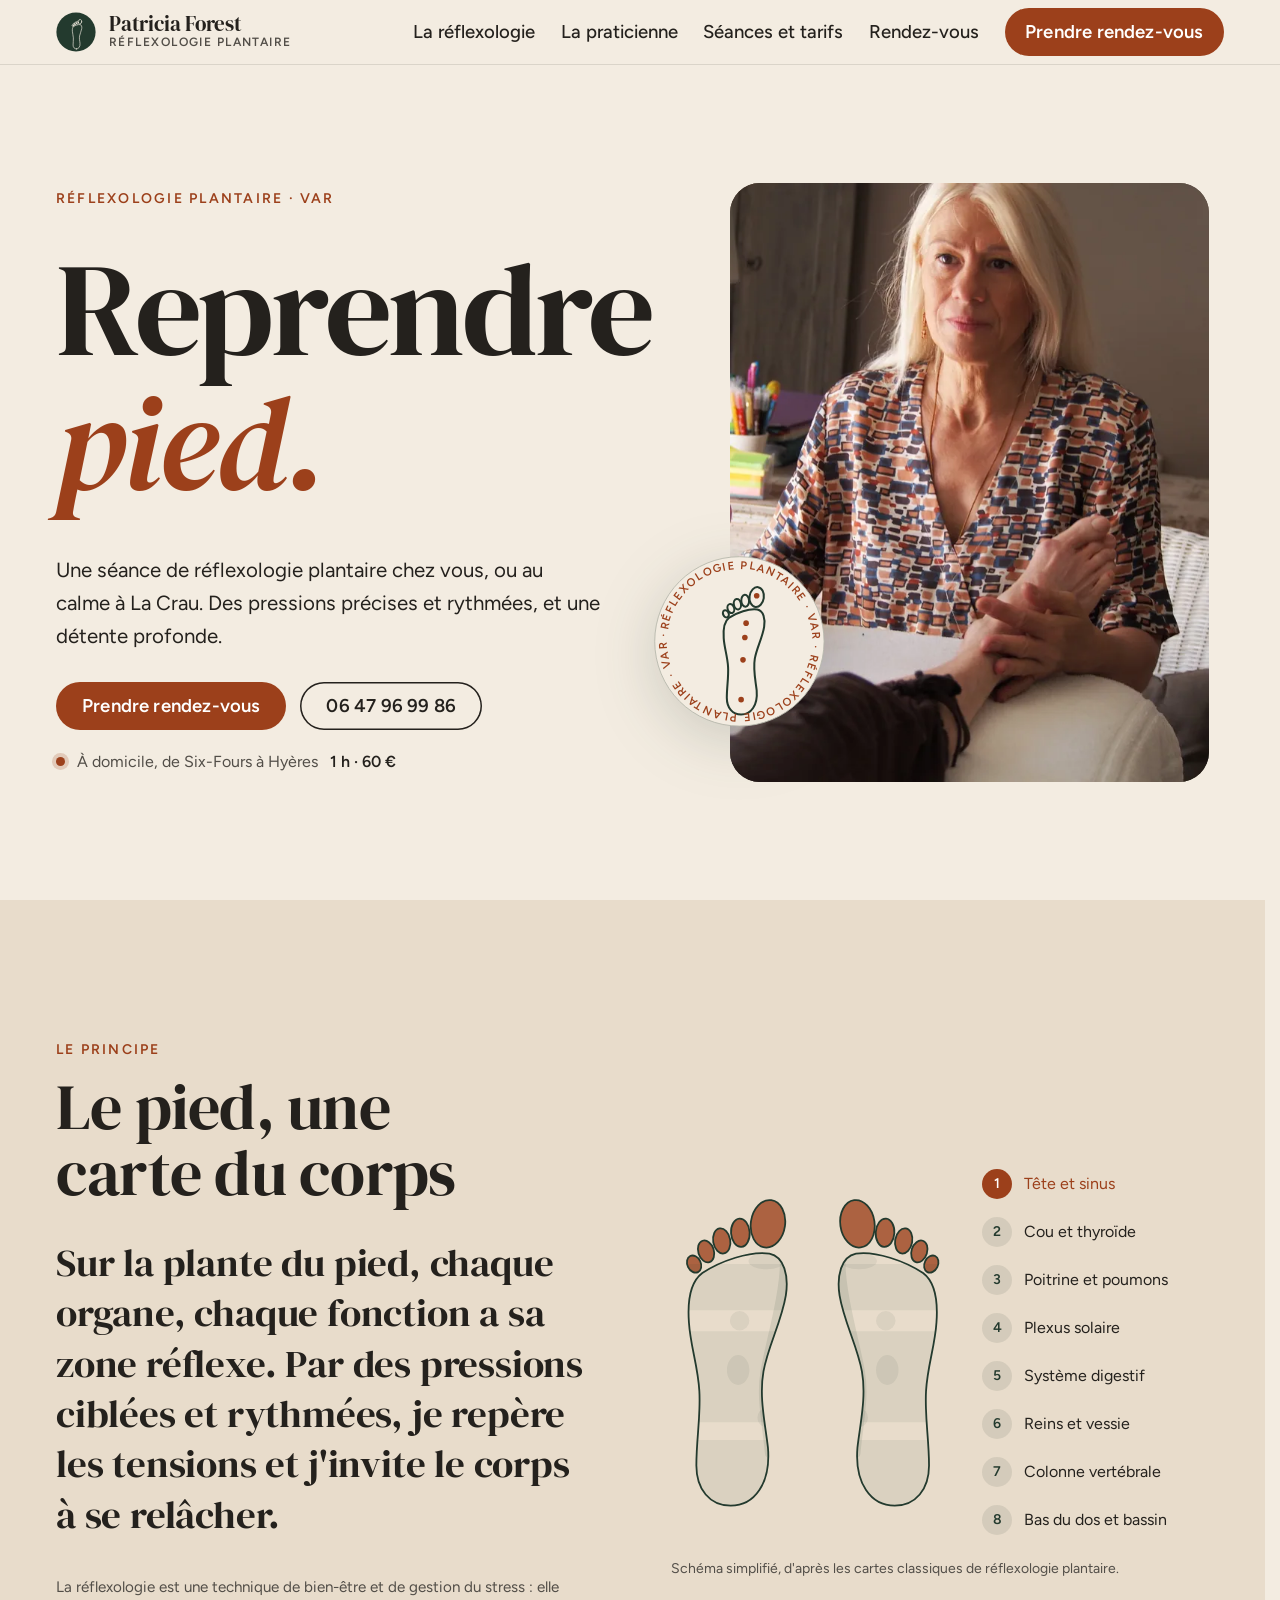
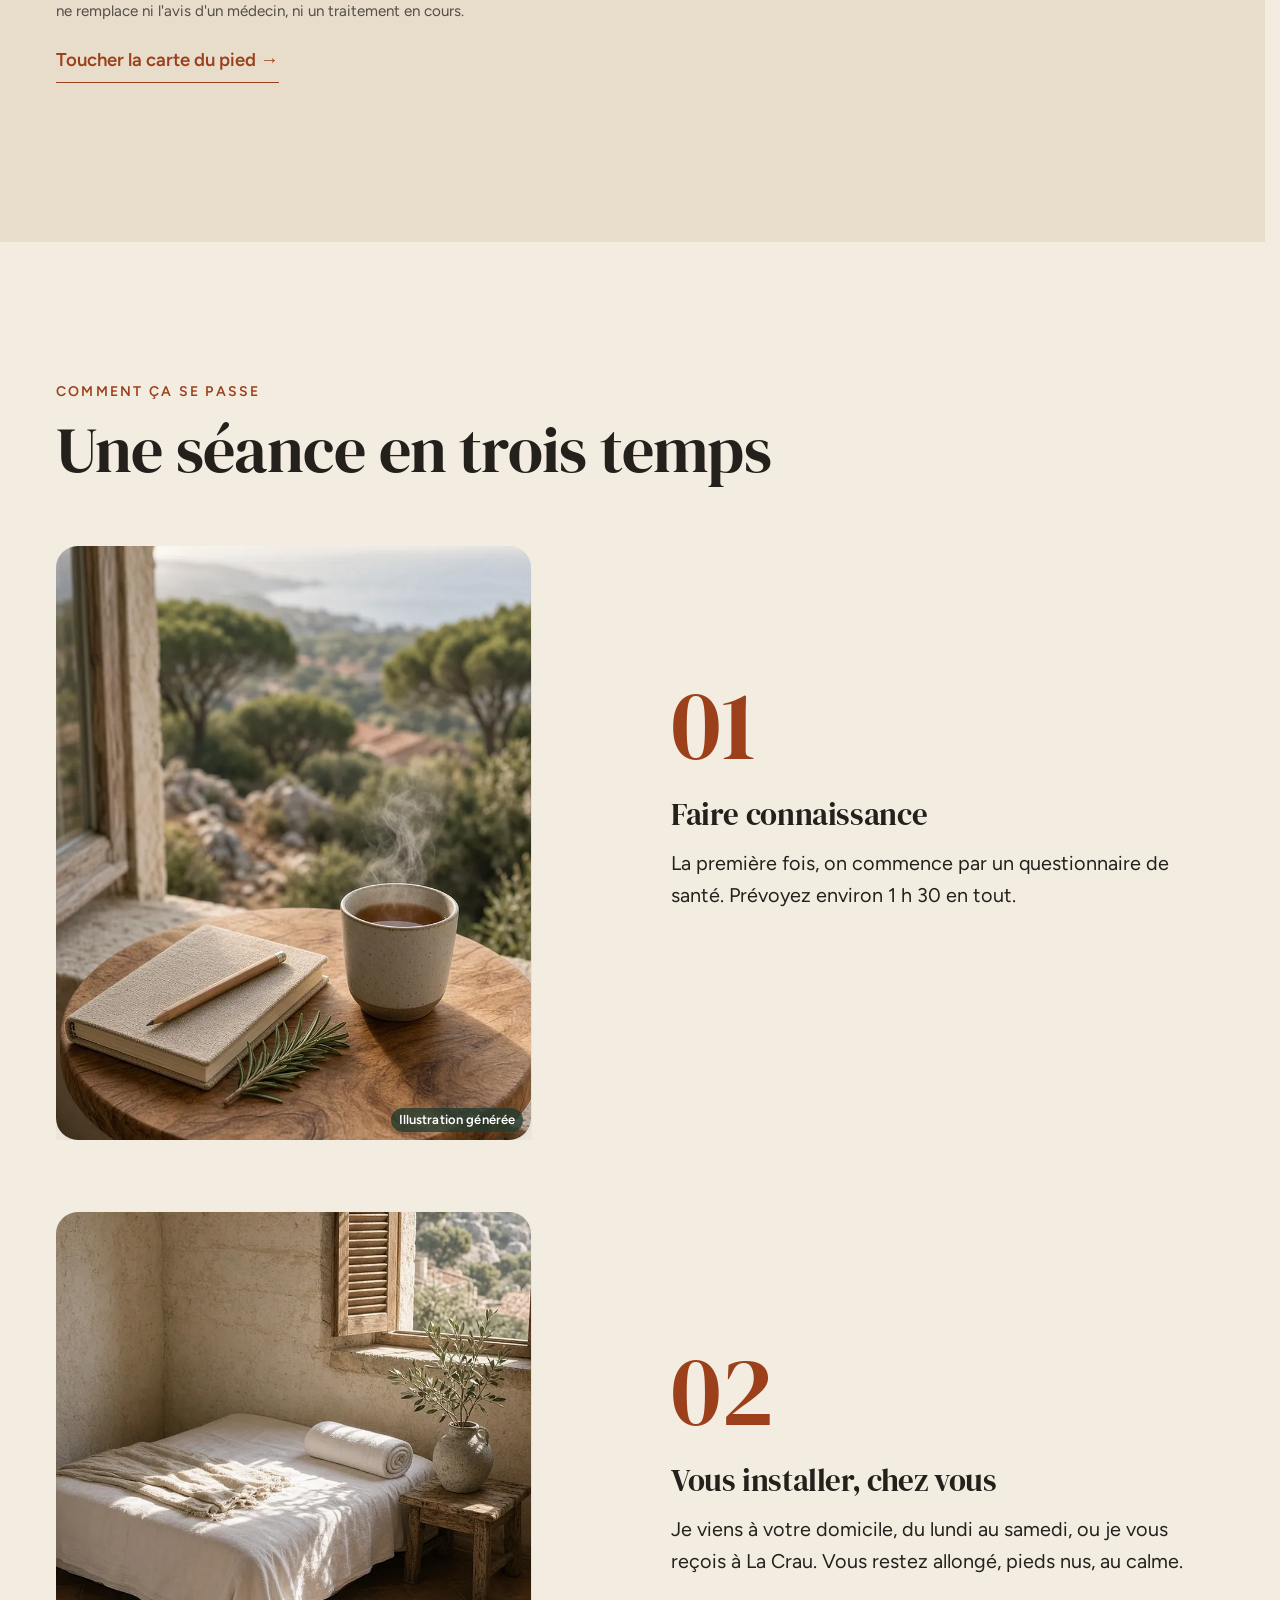
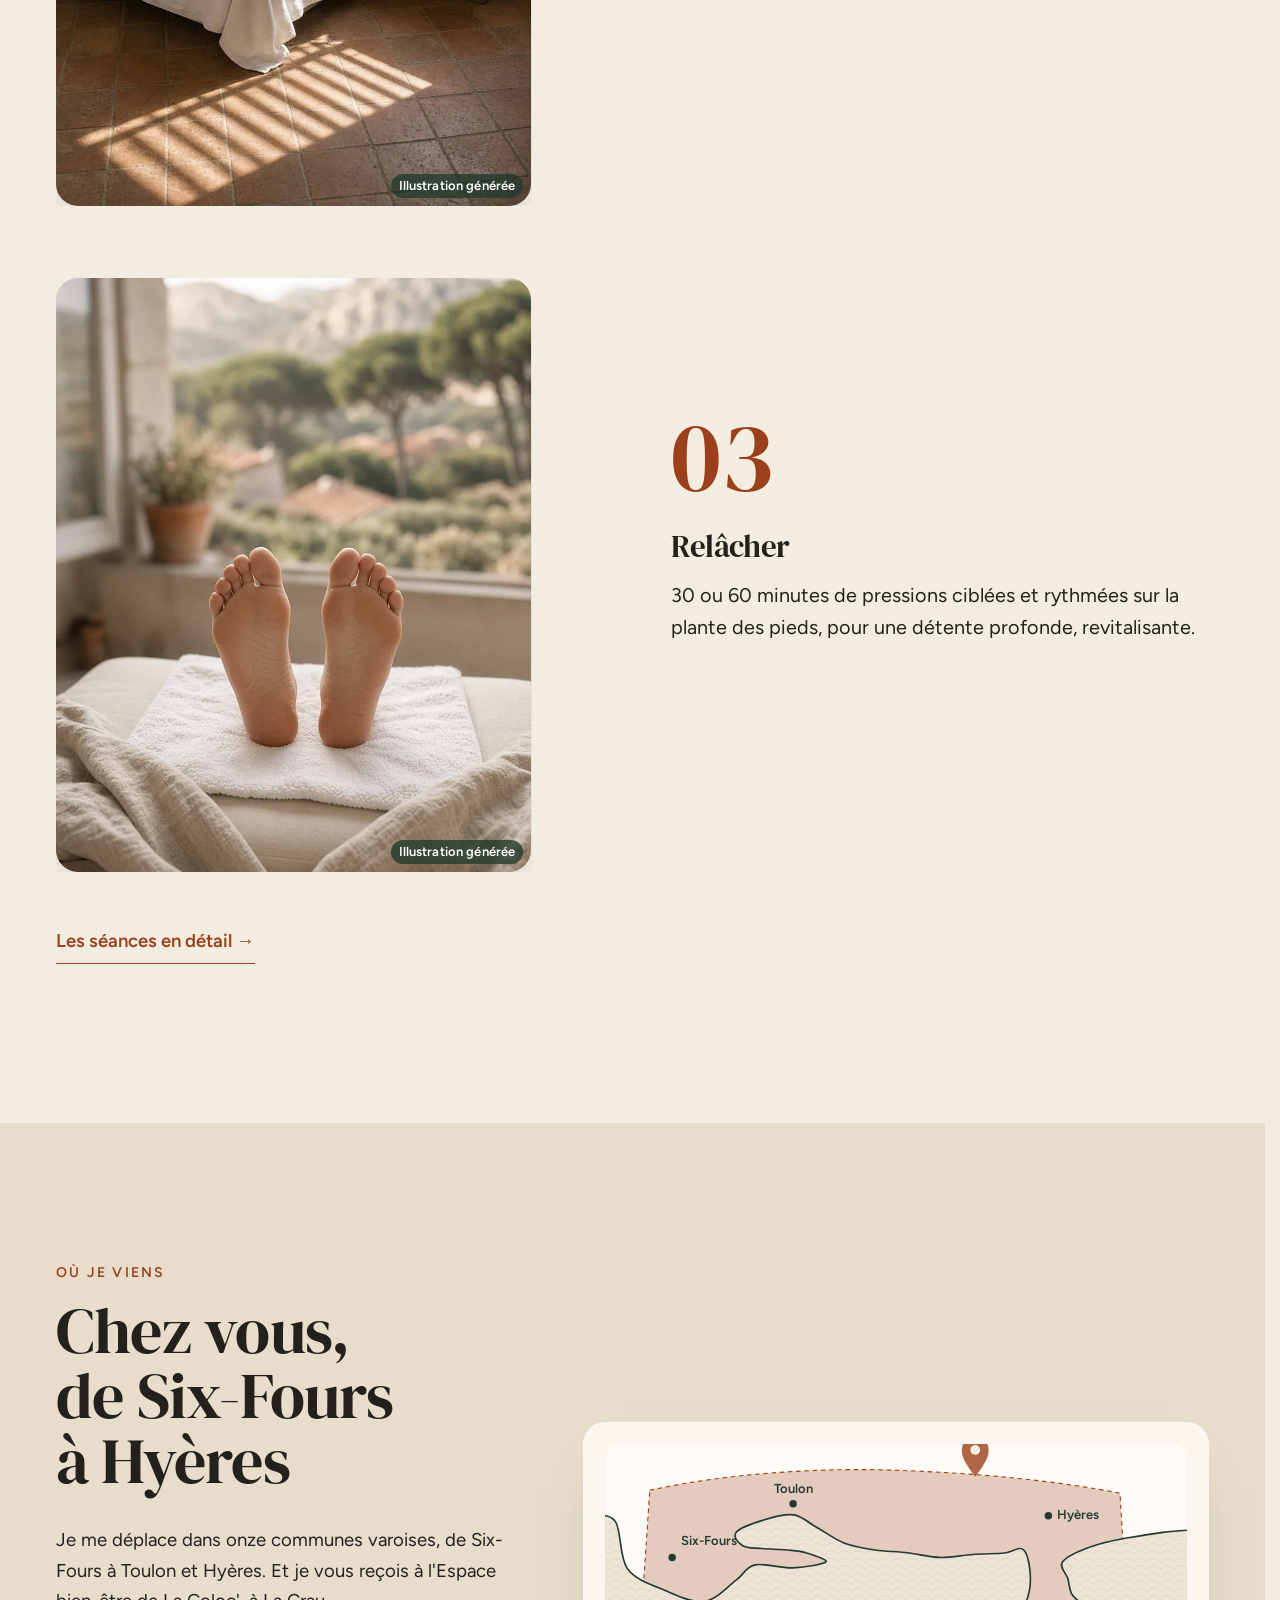
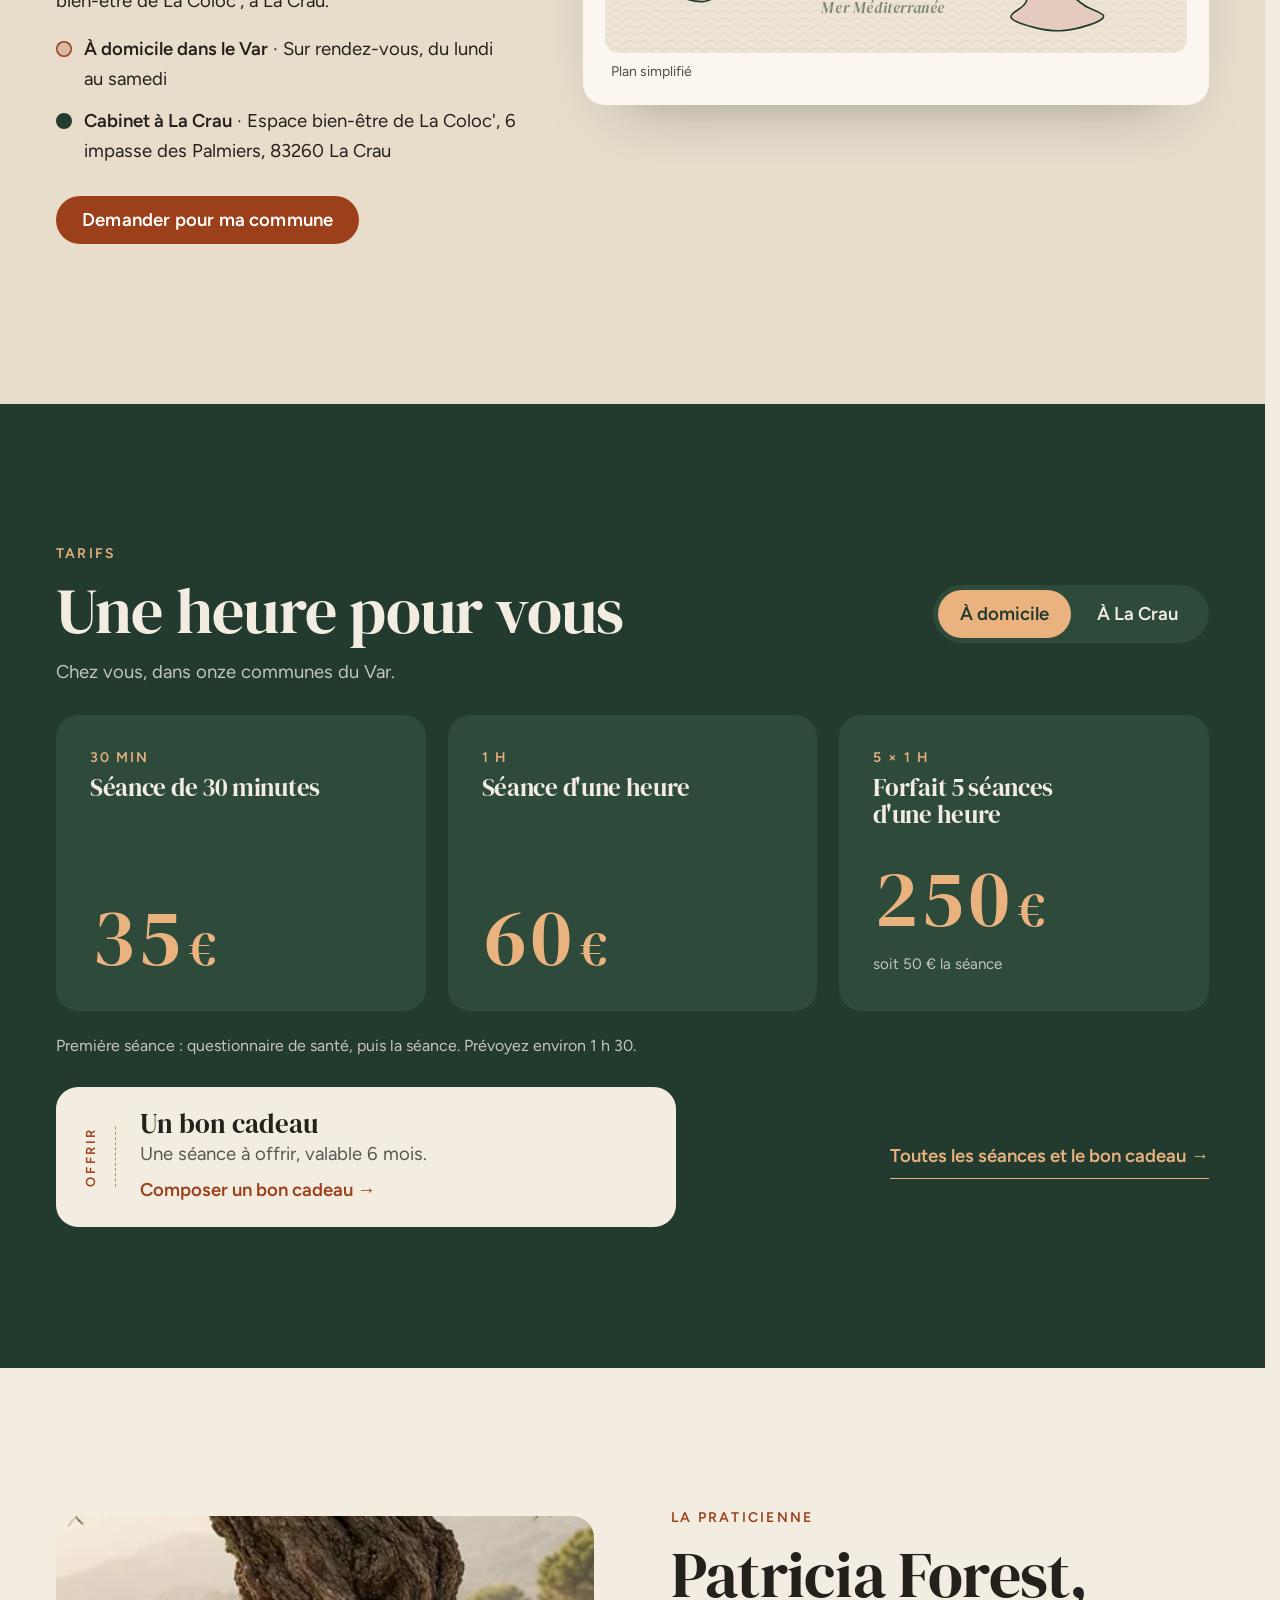
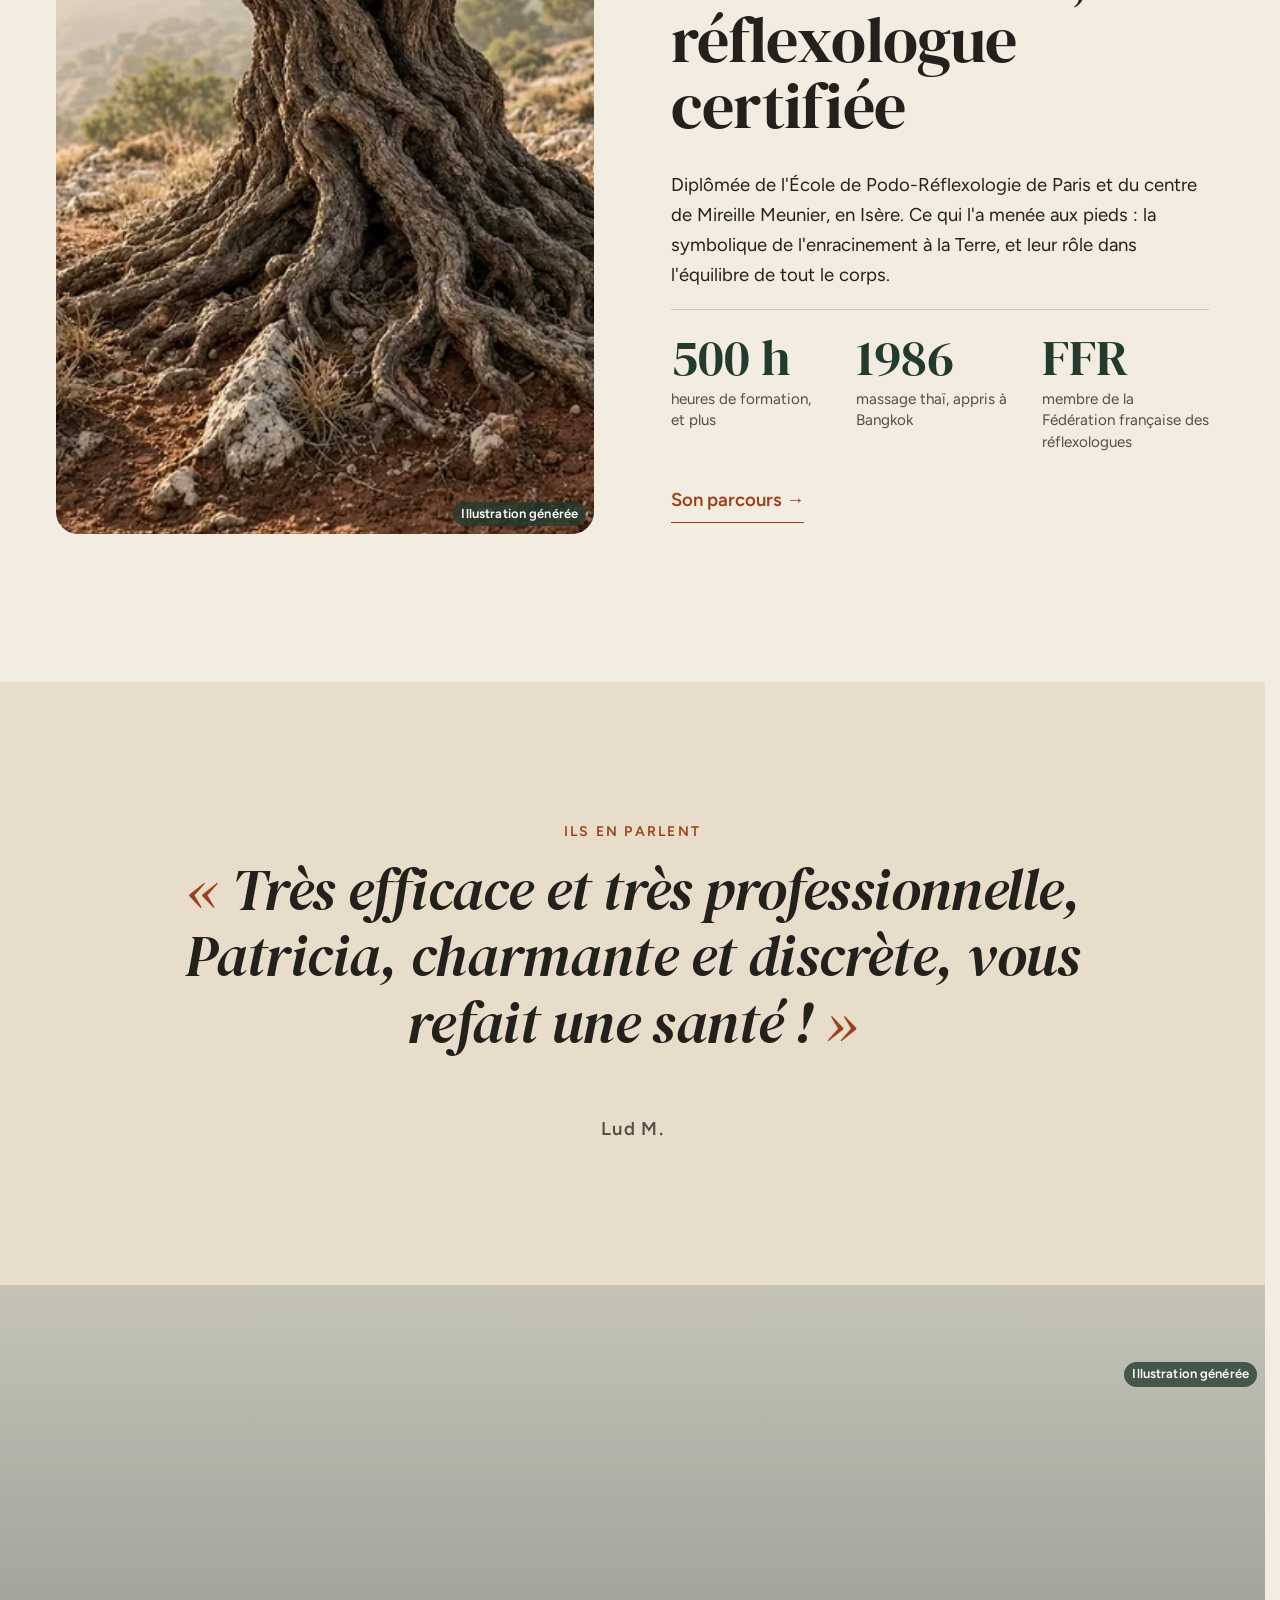
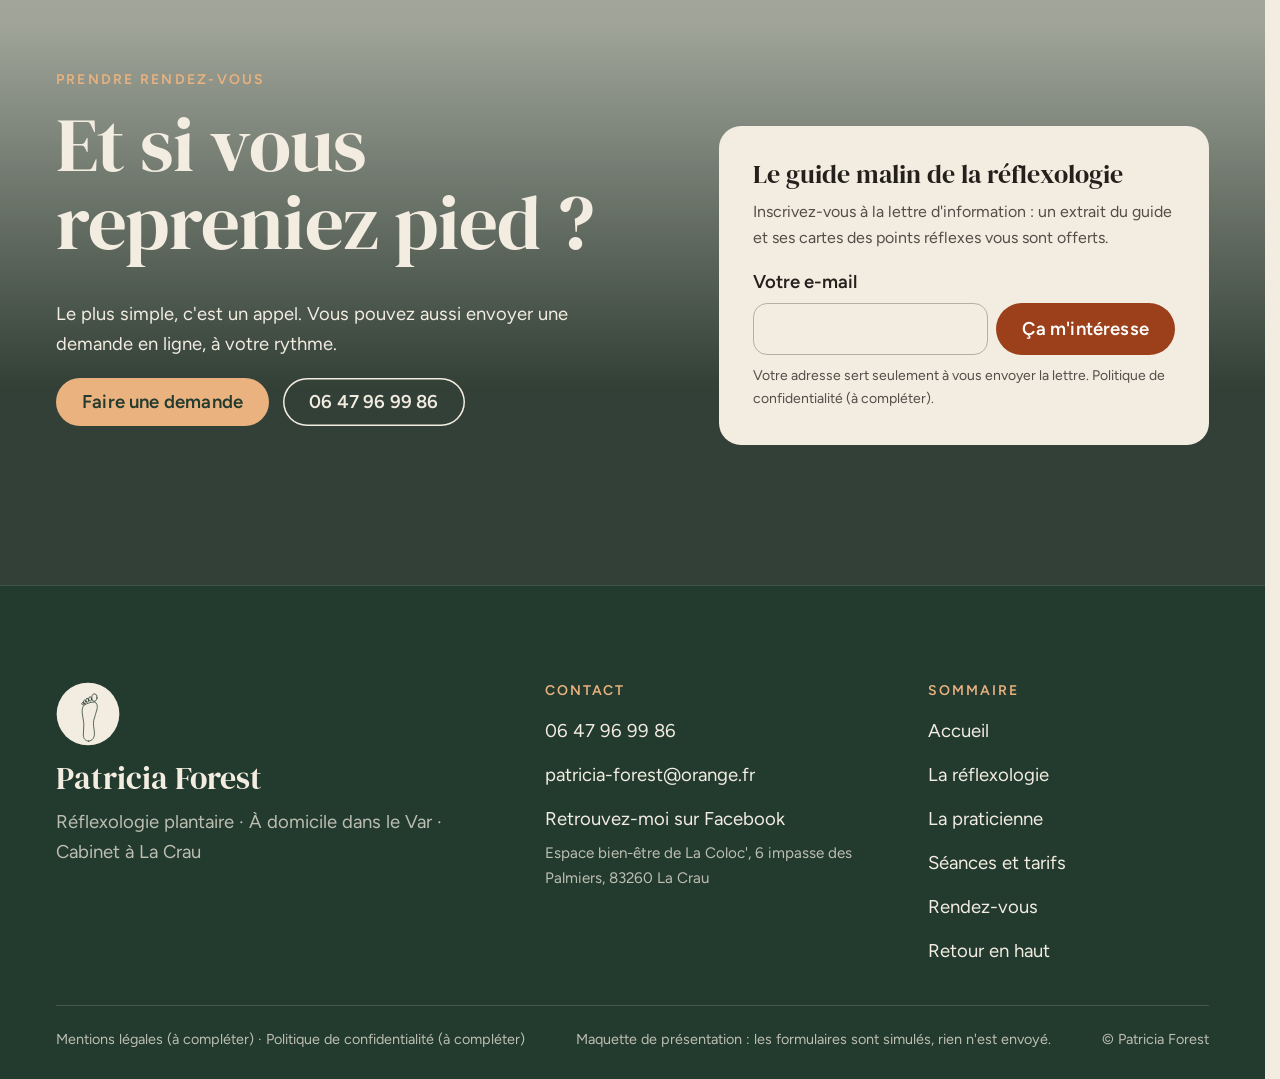
==== index.html @ 8947c5ff "Maquette v1" ====
<!doctype html>
<html lang="fr" data-v="1" data-curseur>
<head>
<meta charset="utf-8">
<meta name="viewport" content="width=device-width, initial-scale=1, viewport-fit=cover">
<title>Patricia Forest : réflexologie plantaire à domicile dans le Var et à La Crau</title>
<meta name="description" content="Réflexologue certifiée, Patricia Forest vient chez vous de Six-Fours à Toulon et Hyères, ou vous reçoit à La Crau. Séance d&#39;une heure : 60 € à domicile.">
<meta name="robots" content="noindex, nofollow">
<link rel="canonical" href="https://patricia-forest-maquette.vercel.app/">
<style>:root{--fond:#F3ECE1;--texte:#24211D;--voile-fond:#233A2E;--ouverture-fond:#E8DCCB;--menu-fond:#F3ECE1}:root { --entete-h: 72px; --barres-h: 0px; } html { background: var(--fond); color: var(--texte); scrollbar-gutter: stable; } body { margin: 0; background: var(--fond); } html.js:not(.secours):not([data-arrivee="retour"]) [data-anime] { opacity: 0; } html.js:not(.secours):not([data-arrivee="retour"]) [data-anime].vu { opacity: 1; } [data-voile] { position: fixed; inset: 0; z-index: 900; background: var(--voile-fond); transform: translateY(100%); visibility: hidden; pointer-events: none; } html[data-arrivee="voile"]:not(.voile-leve):not(.secours) [data-voile] { transform: none; visibility: visible; } html.secours [data-voile] { visibility: hidden !important; } .ouverture-panneau { position: fixed; inset: 0; z-index: 850; display: none; place-content: center; justify-items: center; background: var(--ouverture-fond, var(--voile-fond)); color: var(--fond); text-align: center; } html.js[data-arrivee="intro"]:not(.secours):not(.intro-finie) .ouverture-panneau { display: grid; } html.defilement-bloque, html.defilement-bloque body, html.js[data-arrivee="intro"]:not(.secours):not(.intro-finie), html.js[data-arrivee="intro"]:not(.secours):not(.intro-finie) body, html[data-arrivee="voile"]:not(.voile-leve):not(.secours), html[data-arrivee="voile"]:not(.voile-leve):not(.secours) body { overflow: hidden; } html.js[data-arrivee="intro"]:not(.secours):not(.intro-finie) { background-color: var(--ouverture-fond, var(--voile-fond)); } html[data-arrivee="voile"]:not(.voile-leve):not(.secours) { background-color: var(--voile-fond); }</style>
<script>(function () {
var d = document.documentElement, ss = null, ls = null;
try { ss = window.sessionStorage; ls = window.localStorage; } catch (e) {}
d.classList.add('js');
var nav = performance.getEntriesByType ? performance.getEntriesByType('navigation')[0] : null;
var type = nav ? nav.type : 'navigate';
var depart = null;
try { depart = JSON.parse(ss.getItem('socle:depart') || 'null'); ss.removeItem('socle:depart'); } catch (e) {}
if (depart && !(Date.now() - depart.t < 15000)) depart = null;
var mode = type === 'back_forward' ? 'retour' : type === 'reload' ? 'intro' : depart ? 'voile' : 'intro';
d.setAttribute('data-arrivee', mode);
if (mode === 'voile' && depart.couleur) d.style.setProperty('--voile-fond', depart.couleur);
if (type === 'reload' && 'scrollRestoration' in history) {
history.scrollRestoration = 'manual';
}
try {
var choisie = ls && ls.getItem('socle:langue');
var langue = (d.lang || '').slice(0, 2);
if (choisie && choisie !== langue && type === 'navigate' && !depart) {
var alt = document.querySelector('link[rel="alternate"][hreflang="' + choisie + '"]');
if (alt) location.replace(new URL(alt.href).pathname + location.search + location.hash);
}
} catch (e) {}
setTimeout(function () { if (!d.classList.contains('demarre')) d.classList.add('secours'); }, 2000);
})();</script>
<link rel="preload" href="/assets/fonts/dm-serif-display-400.woff2" as="font" type="font/woff2" crossorigin>
<link rel="preload" href="/assets/fonts/figtree-400.woff2" as="font" type="font/woff2" crossorigin>
<link rel="stylesheet" href="/assets/css/socle.css?v=1">
<link rel="stylesheet" href="/assets/css/site.css?v=1">
<link rel="modulepreload" href="/assets/js/site.js?v=1">
<link rel="modulepreload" href="/assets/js/socle/index.js?v=1">
<script src="/assets/vendor/gsap.min.js" defer></script>
<script src="/assets/vendor/ScrollTrigger.min.js" defer></script>
<script src="/assets/vendor/SplitText.min.js" defer></script>
<script type="module" src="/assets/js/site.js?v=1"></script>
<meta name="theme-color" content="#F3ECE1">
<link rel="icon" href="/assets/images/favicon.svg" type="image/svg+xml">
<link rel="apple-touch-icon" href="/assets/images/apple-touch-icon.png">
<meta property="og:type" content="website">
<meta property="og:site_name" content="Patricia Forest">
<meta property="og:locale" content="fr_FR">
<meta property="og:title" content="Patricia Forest : réflexologie plantaire à domicile dans le Var et à La Crau">
<meta property="og:description" content="Réflexologue certifiée, Patricia Forest vient chez vous de Six-Fours à Toulon et Hyères, ou vous reçoit à La Crau. Séance d&#39;une heure : 60 € à domicile.">
<meta property="og:url" content="https://patricia-forest-maquette.vercel.app/">
<meta property="og:image" content="https://patricia-forest-maquette.vercel.app/assets/partage/accueil-fr.jpg">
<meta property="og:image:width" content="1200">
<meta property="og:image:height" content="630">
<meta property="og:image:alt" content="Patricia Forest en séance de réflexologie plantaire, avec le titre Reprendre pied">
<meta name="twitter:card" content="summary_large_image">
<script type="application/ld+json">{"@context":"https://schema.org","@type":"HealthAndBeautyBusiness","name":"Patricia Forest, réflexologie plantaire","url":"https://patricia-forest-maquette.vercel.app/","telephone":"+33647969986","email":"patricia-forest@orange.fr","description":"Réflexologie plantaire à domicile dans onze communes du Var, de Six-Fours à Toulon et Hyères, et au cabinet de La Coloc' à La Crau, sur rendez-vous.","address":{"@type":"PostalAddress","streetAddress":"6 impasse des Palmiers","postalCode":"83260","addressLocality":"La Crau","addressCountry":"FR"},"areaServed":"Var, de Six-Fours-les-Plages à Toulon et Hyères","sameAs":["https://www.facebook.com/ReflexologiePlantaireVar/"]}</script>
</head>
<body id="haut">
<div data-voile data-forme="glisse" aria-hidden="true"><div class="voile-contenu"><svg class="medaillon medaillon--voile" viewBox="0 0 200 200" aria-hidden="true" focusable="false">
<circle class="medaillon-disque" cx="100" cy="100" r="98"/>
<g class="medaillon-pied" transform="translate(66 22) scale(.36)">
<path class="trait-pied" d="M100 452C72 452 54 430 54 398C54 362 60 332 58 298C56 264 46 238 44 206C42 178 46 152 62 140C86 124 126 110 152 114C172 118 178 144 174 170C168 206 150 238 144 272C138 306 146 340 150 374C154 422 132 452 100 452Z" pathLength="1"/><ellipse cx="150" cy="74" rx="23" ry="32" transform="rotate(8 150 74)" class="trait-pied" pathLength="1"/><ellipse cx="113" cy="86" rx="12.5" ry="19" transform="rotate(-4 113 86)" class="trait-pied" pathLength="1"/><ellipse cx="88" cy="97" rx="11.5" ry="17" transform="rotate(-10 88 97)" class="trait-pied" pathLength="1"/><ellipse cx="67" cy="111" rx="10.5" ry="15" transform="rotate(-18 67 111)" class="trait-pied" pathLength="1"/><ellipse cx="51" cy="128" rx="9" ry="12" transform="rotate(-26 51 128)" class="trait-pied" pathLength="1"/>
</g></svg><span data-voile-libelle>Accueil</span></div></div>
<div class="ouverture-panneau" data-ouverture aria-hidden="true">
  <svg class="medaillon medaillon--intro" viewBox="0 0 200 200" aria-hidden="true" focusable="false" data-ouverture-objet>
<circle class="medaillon-disque" cx="100" cy="100" r="98"/>
<g class="medaillon-pied" transform="translate(66 22) scale(.36)">
<path class="trait-pied" d="M100 452C72 452 54 430 54 398C54 362 60 332 58 298C56 264 46 238 44 206C42 178 46 152 62 140C86 124 126 110 152 114C172 118 178 144 174 170C168 206 150 238 144 272C138 306 146 340 150 374C154 422 132 452 100 452Z" pathLength="1"/><ellipse cx="150" cy="74" rx="23" ry="32" transform="rotate(8 150 74)" class="trait-pied" pathLength="1"/><ellipse cx="113" cy="86" rx="12.5" ry="19" transform="rotate(-4 113 86)" class="trait-pied" pathLength="1"/><ellipse cx="88" cy="97" rx="11.5" ry="17" transform="rotate(-10 88 97)" class="trait-pied" pathLength="1"/><ellipse cx="67" cy="111" rx="10.5" ry="15" transform="rotate(-18 67 111)" class="trait-pied" pathLength="1"/><ellipse cx="51" cy="128" rx="9" ry="12" transform="rotate(-26 51 128)" class="trait-pied" pathLength="1"/>
<circle class="point-pied" style="--i:0" cx="150" cy="70" r="9"/><circle class="point-pied" style="--i:1" cx="116" cy="158" r="9"/><circle class="point-pied" style="--i:2" cx="112" cy="204" r="9"/><circle class="point-pied" style="--i:3" cx="106" cy="276" r="9"/><circle class="point-pied" style="--i:4" cx="100" cy="404" r="9"/>
</g></svg>
  <p class="ouverture-nom">Patricia Forest</p>
  <p class="ouverture-ligne">Réflexologie plantaire · Var</p>
</div>
<a class="evitement" href="#contenu">Aller au contenu</a>
<header data-entete>
  <div class="entete-rangee">
    <a class="entete-logo" href="/" aria-label="Patricia Forest, réflexologie plantaire, accueil" data-libelle="Accueil" aria-current="page">
      <svg class="medaillon medaillon--logo" viewBox="0 0 200 200" aria-hidden="true" focusable="false">
<circle class="medaillon-disque" cx="100" cy="100" r="98"/>
<g class="medaillon-pied" transform="translate(66 22) scale(.36)">
<path class="trait-pied" d="M100 452C72 452 54 430 54 398C54 362 60 332 58 298C56 264 46 238 44 206C42 178 46 152 62 140C86 124 126 110 152 114C172 118 178 144 174 170C168 206 150 238 144 272C138 306 146 340 150 374C154 422 132 452 100 452Z" pathLength="1"/><ellipse cx="150" cy="74" rx="23" ry="32" transform="rotate(8 150 74)" class="trait-pied" pathLength="1"/><ellipse cx="113" cy="86" rx="12.5" ry="19" transform="rotate(-4 113 86)" class="trait-pied" pathLength="1"/><ellipse cx="88" cy="97" rx="11.5" ry="17" transform="rotate(-10 88 97)" class="trait-pied" pathLength="1"/><ellipse cx="67" cy="111" rx="10.5" ry="15" transform="rotate(-18 67 111)" class="trait-pied" pathLength="1"/><ellipse cx="51" cy="128" rx="9" ry="12" transform="rotate(-26 51 128)" class="trait-pied" pathLength="1"/>
</g></svg><span class="entete-nom"><span>Patricia Forest</span><small>Réflexologie plantaire</small></span>
    </a>
    <nav data-nav aria-label="Navigation principale">
      <ul><li><a href="/la-reflexologie" data-libelle="La réflexologie">La réflexologie</a></li><li><a href="/la-praticienne" data-libelle="La praticienne">La praticienne</a></li><li><a href="/seances-et-tarifs" data-libelle="Séances et tarifs">Séances et tarifs</a></li><li><a href="/rendez-vous" data-libelle="Rendez-vous">Rendez-vous</a></li></ul>
    </nav>
    <div class="entete-actions">
      <a class="bouton" href="/rendez-vous#demande" data-libelle="Rendez-vous">Prendre rendez-vous</a>
      <button type="button" data-menu-bouton aria-controls="menu" aria-expanded="false" data-libelle-ouvrir="Menu" data-libelle-fermer="Fermer"><span data-libelle-bouton>Menu</span></button>
      <a class="menu-sansjs" href="#menu" data-menu-lien>Menu</a>
    </div>
  </div>
</header>
<script>/* Avant le premier affichage : rangées de la navigation (même règle que ajusterNav dans assets/js/socle/entete.js)
   et hauteur réelle de l'en-tête, pour que rien ne saute quand le JavaScript du site prend la main. */
(function () {
  var h = document.documentElement, u = document.querySelector('[data-nav] ul'), e = document.querySelector('[data-entete]');
  if (u) {
    var deborde = function () { return u.scrollWidth > u.clientWidth + 1; }, c = deborde();
    if (c && window.matchMedia('(min-width: 900px)').matches) {
      h.classList.add('nav-deux-rangees'); c = deborde();
      if (c) { h.classList.add('nav-deux-lignes'); var a = u.querySelector('a'); c = !a || u.getBoundingClientRect().height > a.getBoundingClientRect().height * 2.5; }
      if (c) h.classList.remove('nav-deux-rangees', 'nav-deux-lignes');
    }
    if (c) h.classList.add('nav-compacte');
  }
  if (e) h.style.setProperty('--entete-h', Math.round(e.getBoundingClientRect().height) + 'px');
})();</script>
<span id="menu-ferme" aria-hidden="true"></span>
<div id="menu" data-menu role="dialog" aria-modal="true" aria-label="Menu">
  <p class="menu-sansjs-fermer"><a href="#menu-ferme">Fermer</a></p>
  <ul><li style="--i:0"><a href="/" class="menu-lien" data-libelle="Accueil" aria-current="page">Accueil</a></li><li style="--i:1"><a href="/la-reflexologie" class="menu-lien" data-libelle="La réflexologie">La réflexologie</a></li><li style="--i:2"><a href="/la-praticienne" class="menu-lien" data-libelle="La praticienne">La praticienne</a></li><li style="--i:3"><a href="/seances-et-tarifs" class="menu-lien" data-libelle="Séances et tarifs">Séances et tarifs</a></li><li style="--i:4"><a href="/rendez-vous" class="menu-lien" data-libelle="Rendez-vous">Rendez-vous</a></li></ul>
  <p class="menu-actions"><a class="bouton" href="/rendez-vous#demande" data-libelle="Rendez-vous">Prendre rendez-vous</a> <a class="bouton bouton--contour" href="tel:+33647969986">Appeler 06 47 96 99 86</a></p>
  <p class="menu-lieux">À domicile dans le Var · Cabinet à La Crau</p>
</div>
<main id="contenu" tabindex="-1">
<svg class="symboles" width="0" height="0" aria-hidden="true" focusable="false"><defs>
<symbol id="pied-trait" viewBox="20 30 170 432"><path d="M100 452C72 452 54 430 54 398C54 362 60 332 58 298C56 264 46 238 44 206C42 178 46 152 62 140C86 124 126 110 152 114C172 118 178 144 174 170C168 206 150 238 144 272C138 306 146 340 150 374C154 422 132 452 100 452Z" pathLength="1"/><ellipse cx="150" cy="74" rx="23" ry="32" transform="rotate(8 150 74)" pathLength="1"/><ellipse cx="113" cy="86" rx="12.5" ry="19" transform="rotate(-4 113 86)" pathLength="1"/><ellipse cx="88" cy="97" rx="11.5" ry="17" transform="rotate(-10 88 97)" pathLength="1"/><ellipse cx="67" cy="111" rx="10.5" ry="15" transform="rotate(-18 67 111)" pathLength="1"/><ellipse cx="51" cy="128" rx="9" ry="12" transform="rotate(-26 51 128)" pathLength="1"/></symbol>
</defs></svg>
<section class="hero-accueil ecran" id="debut">
  <div class="hero-texte">
    <p class="sur hero-sur" data-anime="gsap">Réflexologie plantaire · Var</p>
    <h1 class="hero-titre" data-anime="gsap"><span class="hl"><span class="hl-in">Reprendre</span></span> <span class="hl"><em class="hl-in">pied.</em></span></h1>
    <p class="hero-intro masque-ecran-tres-bas" data-anime="gsap">Une séance de réflexologie plantaire chez vous, ou au calme à La Crau. Des pressions précises et rythmées, et une détente profonde.</p>
    <div class="hero-bas" data-anime="gsap">
      <p class="actions">
        <a href="/rendez-vous#demande" class="bouton" data-libelle="Rendez-vous" data-action-principale data-survol="magnetique">Prendre rendez-vous</a>
        <a class="bouton bouton--contour" href="tel:+33647969986">06 47 96 99 86</a>
      </p>
      <p class="info-cle" data-info-cle><span>À domicile, de Six-Fours à Hyères</span> <strong>1 h · 60 €</strong></p>
    </div>
  </div>
  <div class="hero-visuel">
    <figure class="media hero-photo" data-anime="gsap" data-boucle-css style="--cadrage:50% 30%">
  <picture>
    <img src="/assets/images/patricia-ouverture-1300.webp" srcset="/assets/images/patricia-ouverture-640.webp 640w, /assets/images/patricia-ouverture-960.webp 960w, /assets/images/patricia-ouverture-1300.webp 1300w" sizes="(max-width: 760px) 92vw, 44vw" alt="Patricia Forest en séance de réflexologie plantaire, les pieds de la personne posés sur une serviette blanche" width="1300" height="1625" fetchpriority="high" loading="eager" decoding="async">
  </picture>
</figure>
    <div class="hero-medaillon" data-iris-centre="disque" data-superpose data-effet="trace-pied">
      <svg class="medaillon medaillon--hero" viewBox="0 0 200 200" aria-hidden="true" focusable="false">
<circle class="medaillon-disque" cx="100" cy="100" r="98"/>
<g class="medaillon-pied" transform="translate(66 22) scale(.36)">
<path class="trait-pied" d="M100 452C72 452 54 430 54 398C54 362 60 332 58 298C56 264 46 238 44 206C42 178 46 152 62 140C86 124 126 110 152 114C172 118 178 144 174 170C168 206 150 238 144 272C138 306 146 340 150 374C154 422 132 452 100 452Z" pathLength="1"/><ellipse cx="150" cy="74" rx="23" ry="32" transform="rotate(8 150 74)" class="trait-pied" pathLength="1"/><ellipse cx="113" cy="86" rx="12.5" ry="19" transform="rotate(-4 113 86)" class="trait-pied" pathLength="1"/><ellipse cx="88" cy="97" rx="11.5" ry="17" transform="rotate(-10 88 97)" class="trait-pied" pathLength="1"/><ellipse cx="67" cy="111" rx="10.5" ry="15" transform="rotate(-18 67 111)" class="trait-pied" pathLength="1"/><ellipse cx="51" cy="128" rx="9" ry="12" transform="rotate(-26 51 128)" class="trait-pied" pathLength="1"/>
<circle class="point-pied" style="--i:0" cx="150" cy="70" r="9"/><circle class="point-pied" style="--i:1" cx="116" cy="158" r="9"/><circle class="point-pied" style="--i:2" cx="112" cy="204" r="9"/><circle class="point-pied" style="--i:3" cx="106" cy="276" r="9"/><circle class="point-pied" style="--i:4" cx="100" cy="404" r="9"/>
</g></svg>
      <svg class="medaillon-texte" viewBox="0 0 200 200" aria-hidden="true" data-audit-ignorer><defs><path id="cercle-texte" d="M100 100m-84 0a84 84 0 1 1 168 0a84 84 0 1 1 -168 0"/></defs><text><textPath href="#cercle-texte" textLength="524" lengthAdjust="spacing">Réflexologie plantaire · Var · Réflexologie plantaire · Var · </textPath></text></svg>
    </div>
  </div>
</section>
<section class="section carte-corps theme-argile" id="principe">
  <div class="conteneur carte-corps-grille">
    <div class="carte-corps-texte">
      <p class="sur">Le principe</p>
      <h2 data-anime="lignes">Le pied, une carte du corps</h2>
      <p class="manifeste" data-manifeste data-effet="manifeste"><span class="mm">Sur</span> <span class="mm">la</span> <span class="mm">plante</span> <span class="mm">du</span> <span class="mm">pied,</span> <span class="mm">chaque</span> <span class="mm">organe,</span> <span class="mm">chaque</span> <span class="mm">fonction</span> <span class="mm">a</span> <span class="mm">sa</span> <span class="mm">zone</span> <span class="mm">réflexe.</span> <span class="mm">Par</span> <span class="mm">des</span> <span class="mm">pressions</span> <span class="mm">ciblées</span> <span class="mm">et</span> <span class="mm">rythmées,</span> <span class="mm">je</span> <span class="mm">repère</span> <span class="mm">les</span> <span class="mm">tensions</span> <span class="mm">et</span> <span class="mm">j'invite</span> <span class="mm">le</span> <span class="mm">corps</span> <span class="mm">à</span> <span class="mm">se</span> <span class="mm">relâcher.</span></p>
      <p class="petit-medical" data-anime>La réflexologie est une technique de bien-être et de gestion du stress : elle ne remplace ni l&#39;avis d&#39;un médecin, ni un traitement en cours.</p>
      <p data-anime><a href="/la-reflexologie#carte" class="lien-fleche" data-libelle="La réflexologie">Toucher la carte du pied →</a></p>
    </div>
    <div class="carte-corps-visuel" data-zones-defile>
      <svg class="pieds " viewBox="20 30 380 432" role="img" aria-label="Les deux pieds vus par en dessous, avec leurs zones réflexes" data-effet="zones">
<defs><clipPath id="semelle-accueil"><path d="M100 452C72 452 54 430 54 398C54 362 60 332 58 298C56 264 46 238 44 206C42 178 46 152 62 140C86 124 126 110 152 114C172 118 178 144 174 170C168 206 150 238 144 272C138 306 146 340 150 374C154 422 132 452 100 452Z"/><ellipse cx="150" cy="74" rx="23" ry="32" transform="rotate(8 150 74)"/><ellipse cx="113" cy="86" rx="12.5" ry="19" transform="rotate(-4 113 86)"/><ellipse cx="88" cy="97" rx="11.5" ry="17" transform="rotate(-10 88 97)"/><ellipse cx="67" cy="111" rx="10.5" ry="15" transform="rotate(-18 67 111)"/><ellipse cx="51" cy="128" rx="9" ry="12" transform="rotate(-26 51 128)"/></clipPath></defs>
<g>
<g clip-path="url(#semelle-accueil)"><g class="zone" data-zone="tete"><ellipse cx="150" cy="74" rx="23" ry="32" transform="rotate(8 150 74)"/><ellipse cx="113" cy="86" rx="12.5" ry="19" transform="rotate(-4 113 86)"/><ellipse cx="88" cy="97" rx="11.5" ry="17" transform="rotate(-10 88 97)"/><ellipse cx="67" cy="111" rx="10.5" ry="15" transform="rotate(-18 67 111)"/><ellipse cx="51" cy="128" rx="9" ry="12" transform="rotate(-26 51 128)"/></g><g class="zone" data-zone="cou"><ellipse cx="148" cy="124" rx="24" ry="11"/></g><g class="zone" data-zone="poitrine"><path d="M30 128H200V190H30Z"/></g><g class="zone" data-zone="plexus"><circle cx="112" cy="204" r="13"/></g><g class="zone" data-zone="digestion"><path d="M30 218H200V340H30Z"/></g><g class="zone" data-zone="reins"><ellipse cx="110" cy="270" rx="15" ry="20"/><ellipse cx="146" cy="334" rx="10" ry="12"/></g><g class="zone" data-zone="colonne"><path d="M172 126C172 170 152 236 146 272C140 306 148 340 152 382" fill="none" stroke-width="12" stroke-linecap="round"/></g><g class="zone" data-zone="bassin"><path d="M30 364H200V470H30Z"/></g></g>
<path class="pied-contour" d="M100 452C72 452 54 430 54 398C54 362 60 332 58 298C56 264 46 238 44 206C42 178 46 152 62 140C86 124 126 110 152 114C172 118 178 144 174 170C168 206 150 238 144 272C138 306 146 340 150 374C154 422 132 452 100 452Z" pathLength="1"/><ellipse cx="150" cy="74" rx="23" ry="32" transform="rotate(8 150 74)" class="pied-contour" pathLength="1"/><ellipse cx="113" cy="86" rx="12.5" ry="19" transform="rotate(-4 113 86)" class="pied-contour" pathLength="1"/><ellipse cx="88" cy="97" rx="11.5" ry="17" transform="rotate(-10 88 97)" class="pied-contour" pathLength="1"/><ellipse cx="67" cy="111" rx="10.5" ry="15" transform="rotate(-18 67 111)" class="pied-contour" pathLength="1"/><ellipse cx="51" cy="128" rx="9" ry="12" transform="rotate(-26 51 128)" class="pied-contour" pathLength="1"/>
</g>
<g transform="translate(420 0) scale(-1 1)">
<g clip-path="url(#semelle-accueil)"><g class="zone" data-zone="tete"><ellipse cx="150" cy="74" rx="23" ry="32" transform="rotate(8 150 74)"/><ellipse cx="113" cy="86" rx="12.5" ry="19" transform="rotate(-4 113 86)"/><ellipse cx="88" cy="97" rx="11.5" ry="17" transform="rotate(-10 88 97)"/><ellipse cx="67" cy="111" rx="10.5" ry="15" transform="rotate(-18 67 111)"/><ellipse cx="51" cy="128" rx="9" ry="12" transform="rotate(-26 51 128)"/></g><g class="zone" data-zone="cou"><ellipse cx="148" cy="124" rx="24" ry="11"/></g><g class="zone" data-zone="poitrine"><path d="M30 128H200V190H30Z"/></g><g class="zone" data-zone="plexus"><circle cx="112" cy="204" r="13"/></g><g class="zone" data-zone="digestion"><path d="M30 218H200V340H30Z"/></g><g class="zone" data-zone="reins"><ellipse cx="110" cy="270" rx="15" ry="20"/><ellipse cx="146" cy="334" rx="10" ry="12"/></g><g class="zone" data-zone="colonne"><path d="M172 126C172 170 152 236 146 272C140 306 148 340 152 382" fill="none" stroke-width="12" stroke-linecap="round"/></g><g class="zone" data-zone="bassin"><path d="M30 364H200V470H30Z"/></g></g>
<path class="pied-contour" d="M100 452C72 452 54 430 54 398C54 362 60 332 58 298C56 264 46 238 44 206C42 178 46 152 62 140C86 124 126 110 152 114C172 118 178 144 174 170C168 206 150 238 144 272C138 306 146 340 150 374C154 422 132 452 100 452Z" pathLength="1"/><ellipse cx="150" cy="74" rx="23" ry="32" transform="rotate(8 150 74)" class="pied-contour" pathLength="1"/><ellipse cx="113" cy="86" rx="12.5" ry="19" transform="rotate(-4 113 86)" class="pied-contour" pathLength="1"/><ellipse cx="88" cy="97" rx="11.5" ry="17" transform="rotate(-10 88 97)" class="pied-contour" pathLength="1"/><ellipse cx="67" cy="111" rx="10.5" ry="15" transform="rotate(-18 67 111)" class="pied-contour" pathLength="1"/><ellipse cx="51" cy="128" rx="9" ry="12" transform="rotate(-26 51 128)" class="pied-contour" pathLength="1"/>
</g>
</svg>
      <ol class="zones-liste"><li class="zone-item" data-zone-item="tete"><span class="zone-num">1</span><span class="zone-nom">Tête et sinus</span></li><li class="zone-item" data-zone-item="cou"><span class="zone-num">2</span><span class="zone-nom">Cou et thyroïde</span></li><li class="zone-item" data-zone-item="poitrine"><span class="zone-num">3</span><span class="zone-nom">Poitrine et poumons</span></li><li class="zone-item" data-zone-item="plexus"><span class="zone-num">4</span><span class="zone-nom">Plexus solaire</span></li><li class="zone-item" data-zone-item="digestion"><span class="zone-num">5</span><span class="zone-nom">Système digestif</span></li><li class="zone-item" data-zone-item="reins"><span class="zone-num">6</span><span class="zone-nom">Reins et vessie</span></li><li class="zone-item" data-zone-item="colonne"><span class="zone-num">7</span><span class="zone-nom">Colonne vertébrale</span></li><li class="zone-item" data-zone-item="bassin"><span class="zone-num">8</span><span class="zone-nom">Bas du dos et bassin</span></li></ol>
      <p class="zones-note">Schéma simplifié, d&#39;après les cartes classiques de réflexologie plantaire.</p>
    </div>
  </div>
</section>
<section class="section seance" id="seance">
  <div class="conteneur">
    <div class="seance-tete">
      <p class="sur">Comment ça se passe</p>
      <h2 data-anime="lignes">Une séance en trois temps</h2>
    </div>
    <ol class="seance-etapes">
      <li class="etape" style="--i:0">
        <figure class="media etape-photo" data-grok data-anime="rideau" style="--cadrage:50% 50%">
  <picture>
    <img src="/assets/images/grok/seance-connaissance-1100.webp" srcset="/assets/images/grok/seance-connaissance-480.webp 480w, /assets/images/grok/seance-connaissance-800.webp 800w, /assets/images/grok/seance-connaissance-1100.webp 1100w" sizes="(max-width: 760px) 92vw, 40vw" alt="Tasse de tisane, carnet fermé et crayon sur une petite table près d&#39;une fenêtre" width="1100" height="1375" loading="lazy" decoding="async">
  </picture><figcaption class="mention-ia">Illustration générée</figcaption>
</figure>
        <div class="etape-texte">
          <p class="etape-num" aria-hidden="true">01</p>
          <h3 data-anime="lignes">Faire connaissance</h3>
          <p data-anime>La première fois, on commence par un questionnaire de santé. Prévoyez environ 1 h 30 en tout.</p>
        </div>
      </li><li class="etape" style="--i:1">
        <figure class="media etape-photo" data-grok data-anime="rideau" style="--cadrage:50% 50%">
  <picture>
    <img src="/assets/images/grok/accueil-salon-1100.webp" srcset="/assets/images/grok/accueil-salon-480.webp 480w, /assets/images/grok/accueil-salon-800.webp 800w, /assets/images/grok/accueil-salon-1100.webp 1100w" sizes="(max-width: 760px) 92vw, 40vw" alt="Chambre provençale au matin : lit aux draps blancs, coussin roulé, rais de soleil des persiennes sur les tomettes" width="1100" height="1375" loading="lazy" decoding="async">
  </picture><figcaption class="mention-ia">Illustration générée</figcaption>
</figure>
        <div class="etape-texte">
          <p class="etape-num" aria-hidden="true">02</p>
          <h3 data-anime="lignes">Vous installer, chez vous</h3>
          <p data-anime>Je viens à votre domicile, du lundi au samedi, ou je vous reçois à La Crau. Vous restez allongé, pieds nus, au calme.</p>
        </div>
      </li><li class="etape" style="--i:2">
        <figure class="media etape-photo" data-grok data-anime="rideau" style="--cadrage:50% 50%">
  <picture>
    <img src="/assets/images/grok/seance-pieds-1100.webp" srcset="/assets/images/grok/seance-pieds-480.webp 480w, /assets/images/grok/seance-pieds-800.webp 800w, /assets/images/grok/seance-pieds-1100.webp 1100w" sizes="(max-width: 760px) 92vw, 40vw" alt="Deux pieds nus posés côte à côte sur une serviette blanche, les jambes sous une couverture de lin" width="1100" height="1375" loading="lazy" decoding="async">
  </picture><figcaption class="mention-ia">Illustration générée</figcaption>
</figure>
        <div class="etape-texte">
          <p class="etape-num" aria-hidden="true">03</p>
          <h3 data-anime="lignes">Relâcher</h3>
          <p data-anime>30 ou 60 minutes de pressions ciblées et rythmées sur la plante des pieds, pour une détente profonde, revitalisante.</p>
        </div>
      </li>
    </ol>
    <p class="seance-lien" data-anime><a href="/seances-et-tarifs" class="lien-fleche" data-libelle="Séances et tarifs">Les séances en détail →</a></p>
  </div>
</section>
<section class="section zone theme-argile" id="zone">
  <div class="conteneur zone-grille">
    <div class="zone-texte">
      <p class="sur">Où je viens</p>
      <h2 data-anime="lignes">Chez vous, de Six-Fours à Hyères</h2>
      <p data-anime>Je me déplace dans onze communes varoises, de Six-Fours à Toulon et Hyères. Et je vous reçois à l&#39;Espace bien-être de La Coloc&#39;, à La Crau.</p>
      <ul class="zone-legende" data-anime="cascade">
        <li><span class="pastille pastille--zone" aria-hidden="true"></span><span><strong>À domicile dans le Var</strong> · Sur rendez-vous, du lundi au samedi</span></li>
        <li><span class="pastille pastille--crau" aria-hidden="true"></span><span><strong>Cabinet à La Crau</strong> · Espace bien-être de La Coloc&#39;, 6 impasse des Palmiers, 83260 La Crau</span></li>
      </ul>
      <p data-anime><a href="/rendez-vous?lieu=domicile#demande" class="bouton" data-libelle="Rendez-vous">Demander pour ma commune</a></p>
    </div>
    <figure class="zone-carte" data-visuel>
      <svg class="littoral " viewBox="10 110 780 280" role="img" aria-label="Plan du littoral varois : la zone des séances à domicile, de Six-Fours à Hyères, et le cabinet de La Crau" data-effet="littoral">
<defs>
<clipPath id="terre-accueil"><path d="M-10 205C-4 206 16 202 24 214C32 226 29 262 40 277C51 292 73 299 90 306C107 313 127 323 143 321C159 319 175 300 186 292C197 284 198 275 211 272C224 269 246 277 262 276C278 275 303 271 306 268C309 265 289 259 280 256C271 253 264 253 254 252C244 251 230 251 220 250C210 249 200 250 194 246C188 242 181 234 186 228C191 222 209 216 222 212C235 208 251 203 263 205C275 207 283 216 294 222C305 228 318 238 331 243C344 248 358 250 372 252C386 254 402 254 417 256C432 258 446 262 460 262C474 262 489 259 503 258C517 257 534 257 545 256C556 255 565 246 571 252C577 258 580 278 580 290C580 302 578 313 574 322C570 331 552 336 554 342C556 348 574 353 586 356C598 359 611 361 623 360C635 359 651 355 660 352C669 349 679 344 678 340C677 336 659 331 652 326C645 321 640 318 636 312C632 306 632 297 630 290C628 283 618 275 623 268C628 261 646 253 660 248C674 243 692 239 709 236C726 233 743 230 760 228C777 226 802 225 810 224L810 0L-10 0Z"/></clipPath>
<pattern id="houle-accueil" width="18" height="10" patternUnits="userSpaceOnUse"><path d="M0 6C4.5 2 9 2 13.5 6S18 8 18 6" fill="none" class="houle"/></pattern>
</defs>
<rect class="mer" x="0" y="100" width="800" height="300"/>
<rect x="0" y="100" width="800" height="300" fill="url(#houle-accueil)"/>
<path class="terre" d="M-10 205C-4 206 16 202 24 214C32 226 29 262 40 277C51 292 73 299 90 306C107 313 127 323 143 321C159 319 175 300 186 292C197 284 198 275 211 272C224 269 246 277 262 276C278 275 303 271 306 268C309 265 289 259 280 256C271 253 264 253 254 252C244 251 230 251 220 250C210 249 200 250 194 246C188 242 181 234 186 228C191 222 209 216 222 212C235 208 251 203 263 205C275 207 283 216 294 222C305 228 318 238 331 243C344 248 358 250 372 252C386 254 402 254 417 256C432 258 446 262 460 262C474 262 489 259 503 258C517 257 534 257 545 256C556 255 565 246 571 252C577 258 580 278 580 290C580 302 578 313 574 322C570 331 552 336 554 342C556 348 574 353 586 356C598 359 611 361 623 360C635 359 651 355 660 352C669 349 679 344 678 340C677 336 659 331 652 326C645 321 640 318 636 312C632 306 632 297 630 290C628 283 618 275 623 268C628 261 646 253 660 248C674 243 692 239 709 236C726 233 743 230 760 228C777 226 802 225 810 224L810 0L-10 0Z"/>
<g clip-path="url(#terre-accueil)"><path class="zone-domicile" data-littoral-zone d="M70 172C170 150 300 140 420 146C520 150 620 160 700 176L712 380L56 380Z"/></g>
<path class="cote" d="M-10 205C-4 206 16 202 24 214C32 226 29 262 40 277C51 292 73 299 90 306C107 313 127 323 143 321C159 319 175 300 186 292C197 284 198 275 211 272C224 269 246 277 262 276C278 275 303 271 306 268C309 265 289 259 280 256C271 253 264 253 254 252C244 251 230 251 220 250C210 249 200 250 194 246C188 242 181 234 186 228C191 222 209 216 222 212C235 208 251 203 263 205C275 207 283 216 294 222C305 228 318 238 331 243C344 248 358 250 372 252C386 254 402 254 417 256C432 258 446 262 460 262C474 262 489 259 503 258C517 257 534 257 545 256C556 255 565 246 571 252C577 258 580 278 580 290C580 302 578 313 574 322C570 331 552 336 554 342C556 348 574 353 586 356C598 359 611 361 623 360C635 359 651 355 660 352C669 349 679 344 678 340C677 336 659 331 652 326C645 321 640 318 636 312C632 306 632 297 630 290C628 283 618 275 623 268C628 261 646 253 660 248C674 243 692 239 709 236C726 233 743 230 760 228C777 226 802 225 810 224" pathLength="1" data-littoral-cote/>
<g class="communes" data-littoral-communes>
<g class="commune" style="--i:0"><circle cx="100" cy="262" r="5"/><text x="112" y="246">Six-Fours</text></g>
<g class="commune" style="--i:1"><circle cx="262" cy="190" r="5"/><text x="262" y="176" text-anchor="middle">Toulon</text></g>
<g class="commune" style="--i:2"><circle cx="604" cy="206" r="5"/><text x="616" y="210">Hyères</text></g>
</g>
<g class="epingle" data-littoral-epingle transform="translate(506 166)"><g class="epingle-corps"><path d="M0 0C-12 -16 -18 -26 -18 -36A18 18 0 1 1 18 -36C18 -26 12 -16 0 0Z"/><circle cx="0" cy="-36" r="6.5" class="epingle-trou"/></g><text x="24" y="-4">La Crau</text></g>
<text class="mer-nom" x="300" y="336">Mer Méditerranée</text>
</svg>
      <figcaption>Plan simplifié</figcaption>
    </figure>
  </div>
</section>
<section class="section tarifs-section theme-pin" id="tarifs" data-tarifs>
  <div class="conteneur">
    <div class="tarifs-tete">
      <div>
        <p class="sur">Tarifs</p>
        <h2 data-anime="lignes">Une heure pour vous</h2>
      </div>
      <div class="bascule" role="group" aria-label="Lieu de la séance">
        <button type="button" class="bascule-choix" data-lieu="domicile" aria-pressed="true">À domicile</button>
        <button type="button" class="bascule-choix" data-lieu="crau" aria-pressed="false">À La Crau</button>
        <span class="bascule-pastille" aria-hidden="true"></span>
      </div>
    </div>
    <p class="tarifs-lieu" aria-live="polite"><span data-note-lieu="domicile">Chez vous, dans onze communes du Var.</span><span data-note-lieu="crau" hidden>Tarifs préférentiels à l&#39;Espace bien-être de La Coloc&#39;, La Crau.</span></p>
    <ul class="tarifs-grille" data-anime="cascade" data-effet="rouleaux"><li class="tarif" data-tarif="s30">
    <p class="tarif-duree">30 min</p>
    <h3 class="tarif-nom">Séance de 30 minutes</h3>
    <p class="tarif-prix" data-prix data-domicile="35" data-crau="25">
      <span class="prix-texte" data-prix-texte>35 €</span><span class="prix-rouleaux" data-rouleaux="35" aria-hidden="true" data-audit-ignorer><span class="rouleau" data-vide><span class="rouleau-piste"><span>0</span><span>1</span><span>2</span><span>3</span><span>4</span><span>5</span><span>6</span><span>7</span><span>8</span><span>9</span></span></span><span class="rouleau"><span class="rouleau-piste"><span>0</span><span>1</span><span>2</span><span>3</span><span>4</span><span>5</span><span>6</span><span>7</span><span>8</span><span>9</span></span></span><span class="rouleau"><span class="rouleau-piste"><span>0</span><span>1</span><span>2</span><span>3</span><span>4</span><span>5</span><span>6</span><span>7</span><span>8</span><span>9</span></span></span><span class="prix-euro">€</span></span>
      <span class="prix-absent" data-prix-absent hidden>Proposé à domicile</span>
    </p>
  </li><li class="tarif" data-tarif="s60">
    <p class="tarif-duree">1 h</p>
    <h3 class="tarif-nom">Séance d&#39;une heure</h3>
    <p class="tarif-prix" data-prix data-domicile="60" data-crau="50">
      <span class="prix-texte" data-prix-texte>60 €</span><span class="prix-rouleaux" data-rouleaux="60" aria-hidden="true" data-audit-ignorer><span class="rouleau" data-vide><span class="rouleau-piste"><span>0</span><span>1</span><span>2</span><span>3</span><span>4</span><span>5</span><span>6</span><span>7</span><span>8</span><span>9</span></span></span><span class="rouleau"><span class="rouleau-piste"><span>0</span><span>1</span><span>2</span><span>3</span><span>4</span><span>5</span><span>6</span><span>7</span><span>8</span><span>9</span></span></span><span class="rouleau"><span class="rouleau-piste"><span>0</span><span>1</span><span>2</span><span>3</span><span>4</span><span>5</span><span>6</span><span>7</span><span>8</span><span>9</span></span></span><span class="prix-euro">€</span></span>
      <span class="prix-absent" data-prix-absent hidden>Proposé à domicile</span>
    </p>
  </li><li class="tarif" data-tarif="forfait">
    <p class="tarif-duree">5 × 1 h</p>
    <h3 class="tarif-nom">Forfait 5 séances d&#39;une heure</h3>
    <p class="tarif-prix" data-prix data-domicile="250" data-crau="">
      <span class="prix-texte" data-prix-texte>250 €</span><span class="prix-rouleaux" data-rouleaux="250" aria-hidden="true" data-audit-ignorer><span class="rouleau"><span class="rouleau-piste"><span>0</span><span>1</span><span>2</span><span>3</span><span>4</span><span>5</span><span>6</span><span>7</span><span>8</span><span>9</span></span></span><span class="rouleau"><span class="rouleau-piste"><span>0</span><span>1</span><span>2</span><span>3</span><span>4</span><span>5</span><span>6</span><span>7</span><span>8</span><span>9</span></span></span><span class="rouleau"><span class="rouleau-piste"><span>0</span><span>1</span><span>2</span><span>3</span><span>4</span><span>5</span><span>6</span><span>7</span><span>8</span><span>9</span></span></span><span class="prix-euro">€</span></span>
      <span class="prix-absent" data-prix-absent hidden>Proposé à domicile</span>
    </p>
    <p class="tarif-note" data-note-forfait>soit 50 € la séance</p>
  </li></ul>
    <p class="tarifs-premiere">Première séance : questionnaire de santé, puis la séance. Prévoyez environ 1 h 30.</p>
    <div class="tarifs-bas">
      <a class="carte-bon" href="/seances-et-tarifs#bon-cadeau" data-libelle="Séances et tarifs">
        <span class="carte-bon-sur">Offrir</span>
        <span class="carte-bon-titre">Un bon cadeau</span>
        <span class="carte-bon-texte">Une séance à offrir, valable 6 mois.</span>
        <span class="carte-bon-action">Composer un bon cadeau →</span>
      </a>
      <a href="/seances-et-tarifs" class="lien-fleche" data-libelle="Séances et tarifs">Toutes les séances et le bon cadeau →</a>
    </div>
  </div>
</section>
<section class="section praticienne-accueil" id="praticienne">
  <div class="conteneur praticienne-grille">
    <figure class="media praticienne-image" data-grok data-fx="parallaxe" style="--cadrage:50% 50%">
  <picture>
    <img src="/assets/images/grok/praticienne-racines-1280.webp" srcset="/assets/images/grok/praticienne-racines-640.webp 640w, /assets/images/grok/praticienne-racines-960.webp 960w, /assets/images/grok/praticienne-racines-1280.webp 1280w" sizes="(max-width: 760px) 92vw, 46vw" alt="Racines d&#39;un vieil olivier agrippées à la terre rouge et au calcaire" width="1280" height="960" loading="lazy" decoding="async">
  </picture><figcaption class="mention-ia">Illustration générée</figcaption>
</figure>
    <div>
      <p class="sur">La praticienne</p>
      <h2 data-anime="lignes">Patricia Forest, réflexologue certifiée</h2>
      <p data-anime>Diplômée de l&#39;École de Podo-Réflexologie de Paris et du centre de Mireille Meunier, en Isère. Ce qui l&#39;a menée aux pieds : la symbolique de l&#39;enracinement à la Terre, et leur rôle dans l&#39;équilibre de tout le corps.</p>
      <ul class="reperes" data-anime="cascade">
        <li><strong class="repere-chiffre"><span data-compteur="500">500</span> h</strong><span>heures de formation, et plus</span></li>
        <li><strong class="repere-chiffre">1986</strong><span>massage thaï, appris à Bangkok</span></li>
        <li><strong class="repere-chiffre">FFR</strong><span>membre de la Fédération française des réflexologues</span></li>
      </ul>
      <p data-anime><a href="/la-praticienne" class="lien-fleche" data-libelle="La praticienne">Son parcours →</a></p>
    </div>
  </div>
</section>
<section class="section avis theme-argile" id="avis">
  <div class="conteneur avis-contenu">
    <p class="sur">Ils en parlent</p>
    <blockquote class="avis-citation">
      <p data-anime="mots">Très efficace et très professionnelle, Patricia, charmante et discrète, vous refait une santé !</p>
      <footer data-anime>Lud M.</footer>
    </blockquote>
  </div>
</section>
<section class="appel-photo" id="appel">
  <figure class="media appel-photo-image" data-grok data-fx="zoom" style="--cadrage:50% 50%">
  <picture><source media="(max-width: 760px) and (orientation: portrait)" srcset="/assets/images/grok/accueil-pins-mobile-640.webp 640w, /assets/images/grok/accueil-pins-mobile-1080.webp 1080w" sizes="100vw">
    <img src="/assets/images/grok/accueil-pins-1280.webp" srcset="/assets/images/grok/accueil-pins-640.webp 640w, /assets/images/grok/accueil-pins-1280.webp 1280w, /assets/images/grok/accueil-pins-1920.webp 1920w, /assets/images/grok/accueil-pins-2560.webp 2560w" sizes="100vw" alt="Pins parasols au-dessus d&#39;une mer calme, sentier de sable dans la garrigue, lumière du matin" width="1280" height="720" loading="lazy" decoding="async">
  </picture><figcaption class="mention-ia">Illustration générée</figcaption>
</figure>
  <div class="conteneur appel-photo-grille">
    <div class="appel-photo-texte">
      <p class="sur">Prendre rendez-vous</p>
      <h2 data-anime="lignes">Et si vous repreniez pied ?</h2>
      <p data-anime>Le plus simple, c&#39;est un appel. Vous pouvez aussi envoyer une demande en ligne, à votre rythme.</p>
      <p class="actions" data-anime>
        <a href="/rendez-vous#demande" class="bouton bouton--clair" data-libelle="Rendez-vous" data-survol="magnetique">Faire une demande</a>
        <a class="bouton bouton--contour" href="tel:+33647969986">06 47 96 99 86</a>
      </p>
    </div>
    <form class="guide" data-formulaire data-anime>
      <p class="guide-titre">Le guide malin de la réflexologie</p>
      <p class="guide-texte">Inscrivez-vous à la lettre d&#39;information : un extrait du guide et ses cartes des points réflexes vous sont offerts.</p>
      <div class="champ guide-champ">
        <label for="guide-email">Votre e-mail</label>
        <div class="guide-ligne"><input id="guide-email" name="email" type="email" autocomplete="email" required><button class="bouton" type="submit">Ça m&#39;intéresse</button></div>
      </div>
      <p class="mention-donnees">Votre adresse sert seulement à vous envoyer la lettre. Politique de confidentialité (à compléter).</p>
      <p data-message-envoi data-texte="Merci ! (Maquette : rien n&#39;a été envoyé.)" hidden tabindex="-1"></p>
    </form>
  </div>
</section>
</main>
<footer class="pied" id="pied">
  <div class="conteneur pied-grille">
    <div class="pied-signature">
      <svg class="medaillon medaillon--pied" viewBox="0 0 200 200" aria-hidden="true" focusable="false">
<circle class="medaillon-disque" cx="100" cy="100" r="98"/>
<g class="medaillon-pied" transform="translate(66 22) scale(.36)">
<path class="trait-pied" d="M100 452C72 452 54 430 54 398C54 362 60 332 58 298C56 264 46 238 44 206C42 178 46 152 62 140C86 124 126 110 152 114C172 118 178 144 174 170C168 206 150 238 144 272C138 306 146 340 150 374C154 422 132 452 100 452Z" pathLength="1"/><ellipse cx="150" cy="74" rx="23" ry="32" transform="rotate(8 150 74)" class="trait-pied" pathLength="1"/><ellipse cx="113" cy="86" rx="12.5" ry="19" transform="rotate(-4 113 86)" class="trait-pied" pathLength="1"/><ellipse cx="88" cy="97" rx="11.5" ry="17" transform="rotate(-10 88 97)" class="trait-pied" pathLength="1"/><ellipse cx="67" cy="111" rx="10.5" ry="15" transform="rotate(-18 67 111)" class="trait-pied" pathLength="1"/><ellipse cx="51" cy="128" rx="9" ry="12" transform="rotate(-26 51 128)" class="trait-pied" pathLength="1"/>
</g></svg>
      <p class="pied-nom">Patricia Forest</p>
      <p>Réflexologie plantaire · À domicile dans le Var · Cabinet à La Crau</p>
    </div>
    <div>
      <p class="pied-titre">Contact</p>
      <ul>
        <li><a href="tel:+33647969986">06 47 96 99 86</a></li>
        <li><a href="mailto:patricia-forest@orange.fr">patricia-forest@orange.fr</a></li>
        <li><a href="https://www.facebook.com/ReflexologiePlantaireVar/" target="_blank" rel="noopener">Retrouvez-moi sur Facebook</a></li>
      </ul>
      <p class="pied-adresse">Espace bien-être de La Coloc&#39;, 6 impasse des Palmiers, 83260 La Crau</p>
    </div>
    <nav aria-label="Sommaire">
      <p class="pied-titre">Sommaire</p>
      <ul><li><a href="/" data-libelle="Accueil" aria-current="page">Accueil</a></li><li><a href="/la-reflexologie" data-libelle="La réflexologie">La réflexologie</a></li><li><a href="/la-praticienne" data-libelle="La praticienne">La praticienne</a></li><li><a href="/seances-et-tarifs" data-libelle="Séances et tarifs">Séances et tarifs</a></li><li><a href="/rendez-vous" data-libelle="Rendez-vous">Rendez-vous</a></li><li><a href="#haut" data-sans-transition>Retour en haut</a></li></ul>
    </nav>
  </div>
  <div class="conteneur pied-bas">
    <p>Mentions légales (à compléter) · Politique de confidentialité (à compléter)</p>
    <p>Maquette de présentation : les formulaires sont simulés, rien n&#39;est envoyé.</p>
    <p>© Patricia Forest</p>
  </div>
</footer>
<div data-barre-fixe>
  <a class="bouton bouton--contour" href="tel:+33647969986">Appeler</a>
  <a class="bouton" href="/rendez-vous#demande" data-libelle="Rendez-vous">Rendez-vous</a>
</div>
</body>
</html>
---- assets/css/socle.css ----
/* Socle : règles communes à toutes les maquettes. Le style du projet va dans site.css.
   Les couleurs et polices du projet se règlent par les variables ci-dessous (redéfinies dans site.css). */
:root {
  --police-titres: Georgia, 'Times New Roman', serif;
  --police-texte: system-ui, -apple-system, 'Segoe UI', Roboto, sans-serif;
  --accent: #b3361f;
  --texte-doux: color-mix(in srgb, var(--texte) 78%, var(--fond));
  --ligne: color-mix(in srgb, var(--texte) 18%, var(--fond));
  --gouttiere: clamp(16px, 4vw, 48px);
  --largeur: 1240px;
  --rayon: 6px;
  --duree: .7s;
  --courbe: cubic-bezier(.22, 1, .36, 1);
}

*, *::before, *::after { box-sizing: border-box; }
html { -webkit-text-size-adjust: 100%; text-size-adjust: 100%; }
body {
  font-family: var(--police-texte); font-size: clamp(1rem, .96rem + .2vw, 1.125rem); line-height: 1.6;
  padding-bottom: var(--barres-h); overflow-x: clip;
}
img, picture, video, canvas, svg { display: block; max-width: 100%; }
img, video { height: auto; }
h1, h2, h3, h4 { font-family: var(--police-titres); line-height: 1.08; margin: 0 0 .5em; text-wrap: balance; font-weight: 600; }
p, li, dd, figcaption { text-wrap: pretty; }
p { margin: 0 0 1em; }
a { color: inherit; }
a[href^="mailto:"] { overflow-wrap: anywhere; }
button, input, select, textarea { font: inherit; color: inherit; }
button { cursor: pointer; }
:where(a, button, input, select, textarea, summary, [tabindex]) { -webkit-tap-highlight-color: transparent; }
:focus { outline: none; }
:focus-visible { outline: 3px solid var(--accent); outline-offset: 3px; border-radius: 2px; }
[id] { scroll-margin-top: calc(var(--entete-h) + 12px); scroll-margin-bottom: calc(var(--barres-h) + 12px); }
/* Lien profond vers une scène qui cache l'en-tête : elle arrive tout en haut de l'écran (comme aller() du socle). */
html.js:not(.secours) :is([data-entete-cache], [data-entete-cache] [id], [data-fx="plein-ecran"], [data-fx="plein-ecran"] [id]) { scroll-margin-top: 0; }
[hidden] { display: none !important; }

.visuellement-cache {
  position: absolute !important; width: 1px; height: 1px; padding: 0; margin: -1px;
  overflow: hidden; clip: rect(0 0 0 0); white-space: nowrap; border: 0;
}
.evitement {
  position: fixed; left: 12px; top: 12px; z-index: 1000; padding: 12px 16px; background: var(--texte); color: var(--fond);
  transform: translateY(-160%); text-decoration: none;
}
.evitement:focus-visible { transform: none; }
.conteneur { width: min(100% - 2 * var(--gouttiere), var(--largeur)); margin-inline: auto; }
.chiffres { font-variant-numeric: tabular-nums; }

/* Boutons : zones tactiles d'au moins 44 px. */
.bouton {
  display: inline-flex; align-items: center; justify-content: center; gap: .5em;
  min-height: 48px; min-width: 44px; padding: .7em 1.4em; border-radius: 999px;
  background: var(--accent); color: var(--fond); text-decoration: none; font-weight: 600; border: 0;
  line-height: 1.2; text-align: center;
}
.bouton--contour { background: transparent; color: inherit; box-shadow: inset 0 0 0 2px currentColor; }
.bouton[disabled] { opacity: .55; cursor: not-allowed; }

/* Apparitions : cachées par le style critique jusqu'à .vu, jamais recachées. */
html.js:not(.secours):not([data-arrivee="retour"]) [data-anime]:not([data-anime="gsap"]) {
  transform: translate3d(0, 1.2rem, 0);
  transition: opacity var(--duree) var(--courbe) var(--delai, 0s), transform var(--duree) var(--courbe) var(--delai, 0s);
}
html.js:not(.secours):not([data-arrivee="retour"]) [data-anime]:not([data-anime="gsap"]).vu { transform: none; }

/* Bibliothèque d'effets (effets.js). Apparitions : le bloc lui-même ne glisse pas, ce sont ses parties qui arrivent.
   Mêmes conditions que les apparitions : en secours, au retour et sans JavaScript, état final direct.
   Les transitions ne valent que pendant l'arrivée (.fx-fini ensuite) : celles du projet reprennent la main. */
html.js:not(.secours):not([data-arrivee="retour"]) :is([data-anime="lignes"], [data-anime="mots"], [data-anime="lettres"], [data-anime="cascade"]):not([data-anime="gsap"]) {
  transform: none; transition: opacity .25s linear var(--delai, 0s);
}
/* Masques des lignes : découpe par clip-path, débordante en haut et sur les côtés (accents), un peu en bas (jambages),
   au lieu d'un overflow et de marges : la mise en page ne change pas d'un pixel pendant la découpe. La ligne part
   d'assez bas (135 %) pour rester invisible malgré le débord du bas. */
.fx-ligne-mask { overflow: visible !important; clip-path: inset(-.4em -.6em -.2em -.6em); }
html.js:not(.secours):not([data-arrivee="retour"]) [data-anime="lignes"] .fx-ligne {
  transform: translate3d(0, 135%, 0); transition: transform 1s var(--courbe) calc(var(--delai, 0s) + var(--i, 0) * 90ms);
}
html.js:not(.secours):not([data-arrivee="retour"]) [data-anime="lignes"].vu .fx-ligne { transform: none; }
html.js:not(.secours):not([data-arrivee="retour"]) [data-anime="mots"] .fx-mot {
  opacity: 0; transform: translate3d(0, .5em, 0);
  transition: opacity .6s var(--courbe) calc(var(--delai, 0s) + var(--i, 0) * 35ms), transform .7s var(--courbe) calc(var(--delai, 0s) + var(--i, 0) * 35ms);
}
html.js:not(.secours):not([data-arrivee="retour"]) [data-anime="mots"].vu .fx-mot { opacity: 1; transform: none; }
/* Lettres : chaque mot reste d'un bloc (jamais coupé en fin de ligne), les lettres basculent en place. */
[data-anime="lettres"] :is(.fx-mot-l, .fx-lettre) { display: inline-block; }
html.js:not(.secours):not([data-arrivee="retour"]) [data-anime="lettres"] .fx-lettre {
  opacity: 0; transform: translate3d(0, .55em, 0) rotate(12deg); transform-origin: 0 100%;
  transition: opacity .5s var(--courbe) calc(var(--delai, 0s) + var(--i, 0) * 18ms), transform .8s var(--courbe) calc(var(--delai, 0s) + var(--i, 0) * 18ms);
}
html.js:not(.secours):not([data-arrivee="retour"]) [data-anime="lettres"].vu .fx-lettre { opacity: 1; transform: none; }
html.js:not(.secours):not([data-arrivee="retour"]) [data-anime="cascade"] > * { opacity: 0; transform: translate3d(0, 1.8rem, 0); }
html.js:not(.secours):not([data-arrivee="retour"]) [data-anime="cascade"]:not(.fx-fini) > * {
  transition: opacity .7s var(--courbe) calc(var(--delai, 0s) + var(--i, 0) * 80ms), transform .9s var(--courbe) calc(var(--delai, 0s) + var(--i, 0) * 80ms);
}
html.js:not(.secours):not([data-arrivee="retour"]) [data-anime="cascade"].vu > * { opacity: 1; transform: none; }
/* Rideau : règle aussi précise que celle des apparitions (sinon sa transition de découpe serait écrasée). */
html.js:not(.secours):not([data-arrivee="retour"]) [data-anime="rideau"]:not([data-anime="gsap"]) {
  transform: none; clip-path: inset(0 0 100% 0);
}
html.js:not(.secours):not([data-arrivee="retour"]) [data-anime="rideau"]:not([data-anime="gsap"]):not(.fx-fini) {
  transition: opacity .25s linear var(--delai, 0s), clip-path 1.2s cubic-bezier(.77, 0, .18, 1) var(--delai, 0s);
}
html.js:not(.secours):not([data-arrivee="retour"]) [data-anime="rideau"]:not([data-anime="gsap"]).vu { clip-path: inset(0 0 0 0); }
html.js:not(.secours):not([data-arrivee="retour"]) [data-anime="rideau"]:not([data-fx]) > :is(picture, video) { transform: scale(1.14); }
html.js:not(.secours):not([data-arrivee="retour"]) [data-anime="rideau"]:not([data-fx]):not(.fx-fini) > :is(picture, video) { transition: transform 1.6s var(--courbe) var(--delai, 0s); }
html.js:not(.secours):not([data-arrivee="retour"]) [data-anime="rideau"].vu:not([data-fx]) > :is(picture, video) { transform: none; }
/* Effets liés au défilement : l'image déplacée par GSAP n'a aucune transition CSS (une seule source par propriété). */
[data-fx="parallaxe"] > :is(picture, video, img), [data-fx="zoom"] > :is(picture, video, img) { transition: none; }
/* WebGL « onde » : le canvas, calé sur l'image, n'est visible que pendant le mouvement ; au repos, l'image d'origine, nette. */
[data-fx="onde"] { position: relative; }
.fx-onde { position: absolute; left: 0; top: 0; width: 100%; height: 100%; pointer-events: none; opacity: 0; transition: opacity .3s linear; }
.fx-onde--actif { opacity: 1; transition-duration: .12s; }
/* Image qui s'ouvre en plein écran : section haute, cadre collant en haut de l'écran (sticky, pas d'épinglage GSAP).
   En secours et sans JavaScript : image entière dans une section normale (règles [data-collant]). */
html.js:not(.secours) [data-fx="plein-ecran"] { position: relative; height: var(--fx-longueur, 260svh); }
html.js:not(.secours) [data-fx="plein-ecran"] > [data-collant] { position: sticky; top: 0; height: 100vh; height: 100svh; overflow: hidden; }
[data-fx="plein-ecran"] > [data-collant] > .media, [data-fx="plein-ecran"] [data-fx-cible] { width: 100%; height: 100%; border-radius: 0; }
:is(html.secours, html:not(.js)) [data-fx="plein-ecran"] [data-fx-cible] { height: 100svh; }
/* Mots géants : la rangée garde sa largeur (mots répétés au besoin) et ne sort jamais de son bandeau.
   En secours et sans JavaScript, les mots passent à la ligne : rien n'est coupé. */
[data-fx="mots-geants"] { overflow: hidden; overflow: clip; }
[data-fx="mots-geants"] [data-fx-rangee] { width: max-content; white-space: nowrap; margin: 0; }
:is(html.secours, html:not(.js)) [data-fx="mots-geants"] { overflow: visible; }
:is(html.secours, html:not(.js)) [data-fx="mots-geants"] [data-fx-rangee] { width: auto; white-space: normal; line-height: 1.2; }
/* Inclinaison selon la vitesse : GSAP seul tient la transformation (pas de transition CSS sur transform). */
[data-fx="vitesse"], [data-fx="mots-geants"] [data-fx-rangee] { transition-property: opacity, color, background-color, border-color, box-shadow !important; }

/* Effets au survol : au premier survol, GSAP prend la main sur la transformation (classe fx-survol) :
   plus aucune transition CSS sur transform pour cet élément. */
.fx-survol { transition-property: opacity, color, background-color, border-color, box-shadow !important; }

[data-boucle-css].hors-ecran, [data-boucle-css].hors-ecran *, [data-boucle-css].en-pause, [data-boucle-css].en-pause * { animation-play-state: paused !important; }

/* En-tête : opaque, jamais coupé, se cache en descendant. */
[data-entete] {
  position: fixed; inset: 0 0 auto; z-index: 800; background: var(--fond);
  border-bottom: 1px solid var(--ligne); transition: transform .35s var(--courbe);
}
html.entete-cache [data-entete], html.scene-sans-entete:not(.menu-ouvert) [data-entete] { transform: translateY(-100%); }
.entete-rangee {
  display: flex; align-items: center; gap: clamp(8px, 2vw, 28px);
  min-height: 64px; padding: 8px var(--gouttiere); max-width: calc(var(--largeur) + 2 * var(--gouttiere)); margin-inline: auto;
}
.entete-logo { display: inline-flex; align-items: center; gap: .6em; min-height: 44px; text-decoration: none; font-weight: 700; flex: none; }
.entete-logo img { width: 36px; height: 36px; }
[data-nav] { flex: 1 1 auto; min-width: 0; display: flex; justify-content: flex-end; }
[data-nav] ul { display: flex; gap: clamp(12px, 2vw, 28px); list-style: none; margin: 0; padding: 0; min-width: 0; overflow: hidden; white-space: nowrap; }
/* Un lien de navigation ne passe jamais à la ligne : sinon il « tient » sur deux lignes et le relais
   (deuxième rangée, bouton Menu) ne se déclenche pas. */
[data-nav] a { display: inline-flex; align-items: center; min-height: 44px; text-decoration: none; white-space: nowrap; }
[data-nav] a[aria-current] { text-decoration: underline; text-underline-offset: .35em; text-decoration-thickness: 2px; }
.entete-actions { display: flex; align-items: center; gap: 8px; flex: none; }
.entete-actions .bouton { min-height: 44px; padding-inline: 1.1em; }
.entete-langue { display: inline-flex; align-items: center; justify-content: center; min-width: 44px; min-height: 44px; text-decoration: none; font-weight: 600; text-transform: uppercase; }
[data-menu-bouton] { display: none; min-height: 44px; min-width: 44px; padding: 0 14px; border: 0; border-radius: 999px; background: var(--texte); color: var(--fond); font-weight: 600; }
html.nav-compacte [data-nav] { display: none; }
html.nav-compacte [data-menu-bouton] { display: inline-flex; align-items: center; }
html.nav-compacte .entete-actions { margin-left: auto; }
/* Dès 900 px, les liens qui ne tiennent pas à côté du logo passent sur une deuxième rangée (entete.js) :
   jamais le bouton Menu seul sur ordinateur. L'en-tête est plus haut : --entete-h suit (mesures.js). */
html.nav-deux-rangees .entete-rangee { flex-wrap: wrap; row-gap: 0; }
html.nav-deux-rangees [data-nav] { order: 3; flex: 1 0 100%; justify-content: flex-start; border-top: 1px solid var(--ligne); }
html.nav-deux-rangees .entete-actions { margin-left: auto; }
html.nav-deux-lignes [data-nav] ul { flex-wrap: wrap; row-gap: 0; column-gap: clamp(12px, 1.6vw, 24px); }
@media (max-width: 520px) { .entete-actions .bouton { display: none; } }

/* Sans JavaScript : l'en-tête reste dans le flux (sa hauteur n'est pas mesurée, rien ne passe dessous).
   Dès 900 px, les liens passent à la ligne sous le logo ; en dessous, un lien Menu ouvre le menu plein écran
   par son ancre (#menu:target) et un lien Fermer le referme. */
.menu-sansjs, .menu-sansjs-fermer { display: none; }
html:not(.js) { --entete-h: 0px; }
html:not(.js) [data-entete] { position: relative; }
@media (min-width: 900px) {
  html:not(.js) .entete-rangee { flex-wrap: wrap; row-gap: 0; }
  html:not(.js) [data-nav] { order: 3; flex: 1 0 100%; justify-content: flex-start; }
  html:not(.js) [data-nav] ul { flex-wrap: wrap; column-gap: clamp(12px, 2vw, 28px); row-gap: 0; }
  html:not(.js) .entete-actions { margin-left: auto; }
}
@media (max-width: 899px) {
  html:not(.js) [data-nav] { display: none; }
  html:not(.js) .entete-actions { margin-left: auto; }
  html:not(.js) .menu-sansjs {
    display: inline-flex; align-items: center; min-height: 44px; min-width: 44px; padding: 0 14px; border-radius: 999px;
    background: var(--texte); color: var(--fond); font-weight: 600; text-decoration: none;
  }
}
html:not(.js) #menu:target { z-index: 810; visibility: visible; opacity: 1; transition: none; padding-top: 24px; }
html:not(.js) #menu:target li { opacity: 1; transform: none; transition: none; }
html:not(.js) #menu:target .menu-sansjs-fermer { display: block; margin: 0 0 16px; }
html:not(.js) .menu-sansjs-fermer a { display: inline-flex; align-items: center; min-height: 44px; font-weight: 600; }
/* Cible du lien Fermer : fixe, elle ne fait pas défiler la page quand le menu se referme. */
#menu-ferme { position: fixed; top: 0; left: 0; width: 1px; height: 1px; pointer-events: none; }
/* Sans JavaScript, la barre fixe du téléphone n'est pas mesurée : sa hauteur est réservée d'office. */
@media (max-width: 760px) { html:not(.js) { --barres-h: calc(65px + env(safe-area-inset-bottom)); } }

/* Menu : plein écran, liens qui arrivent l'un après l'autre. */
[data-menu] {
  position: fixed; inset: 0; z-index: 790; background: var(--menu-fond, var(--fond)); overflow-y: auto; overscroll-behavior: contain;
  padding: calc(var(--entete-h) + 24px) var(--gouttiere) calc(32px + var(--barres-h));
  visibility: hidden; opacity: 0; transition: opacity .3s var(--courbe), visibility 0s .3s;
}
html.menu-ouvert [data-menu] { visibility: visible; opacity: 1; transition: opacity .3s var(--courbe); }
html.menu-ouvert [data-entete] { transform: none; }
[data-menu] ul { list-style: none; margin: 0 0 32px; padding: 0; }
[data-menu] li { opacity: 0; transform: translateY(12px); transition: opacity .4s var(--courbe), transform .4s var(--courbe); transition-delay: calc(var(--i, 0) * 50ms + 80ms); }
html.menu-ouvert [data-menu] li { opacity: 1; transform: none; }
[data-menu] .menu-lien { display: flex; align-items: center; min-height: 52px; font-family: var(--police-titres); font-size: clamp(1.6rem, 7vw, 2.6rem); text-decoration: none; }
[data-menu] .menu-lien[aria-current] { color: var(--accent); }

/* Voile de transition (état de départ dans le style critique). */
[data-voile] { display: grid; place-items: center; color: var(--fond); }
.voile-contenu { display: grid; justify-items: center; gap: 12px; text-align: center; padding: var(--gouttiere); }
.voile-contenu img { width: 56px; height: 56px; }
[data-voile-libelle] { font-family: var(--police-titres); font-size: clamp(1.6rem, 5vw, 3rem); }
/* Forme « vague » : bords ondulés du voile (en haut à la montée, en bas au retrait), posés par le gabarit. */
[data-voile] .voile-vague { position: absolute; left: 0; width: 100%; height: clamp(60px, 12vh, 120px); fill: var(--voile-fond); pointer-events: none; }
[data-voile] .voile-vague--haut { bottom: calc(100% - 1px); transform-origin: 50% 100%; }
[data-voile] .voile-vague--bas { top: calc(100% - 1px); transform-origin: 50% 0; }
/* Trou qui s'ouvre dans le voile (forme « iris ») ou dans le panneau de l'intro (versObjet) :
   variables --cx, --cy (centre) et --trou (rayon), posées image par image par le socle. */
[data-voile].avec-trou, .ouverture-panneau.avec-trou {
  -webkit-mask: radial-gradient(circle at var(--cx, 50%) var(--cy, 50%), transparent var(--trou, -2px), #000 calc(var(--trou, -2px) + 1px));
          mask: radial-gradient(circle at var(--cx, 50%) var(--cy, 50%), transparent var(--trou, -2px), #000 calc(var(--trou, -2px) + 1px));
}

/* Barre fixe du téléphone : action principale et contact rapide. */
[data-barre-fixe] {
  position: fixed; inset: auto 0 0; z-index: 780; display: none; gap: 8px;
  padding: 8px var(--gouttiere) calc(8px + env(safe-area-inset-bottom)); background: var(--fond); border-top: 1px solid var(--ligne);
  transition: transform .3s var(--courbe);
}
[data-barre-fixe] .bouton { flex: 1; min-height: 48px; }
[data-barre-fixe].barre-masquee { transform: translateY(110%); }
@media (max-width: 760px) { [data-barre-fixe] { display: flex; } }

/* Écrans plein cadre et sections épinglées : tout tient dans la partie visible. */
.ecran {
  min-height: 100vh; min-height: 100svh; display: flex; flex-direction: column;
  padding-top: calc(var(--entete-h) + 16px); padding-bottom: calc(var(--barres-h) + 16px);
}
.ecran.epingle { height: 100vh; height: 100svh; min-height: 0; }
.ecran .piste { flex: 1 1 auto; min-height: 0; max-height: 820px; }

/* Scènes épinglées ou collantes du projet ([data-scene], .ecran.epingle) : en secours et sans
   JavaScript, plus rien n'est épinglé, la scène prend la hauteur de son contenu (au moins un écran) au lieu
   d'être coupée. Son cadre collant [data-collant] redevient un bloc normal. */
:is(html.secours, html:not(.js)) :is([data-scene], .ecran.epingle) { height: auto !important; min-height: 100svh; }
:is(html.secours, html:not(.js)) [data-collant] { position: relative !important; top: auto !important; height: auto !important; min-height: 100svh; }

/* Faces arrière d'un objet en 3D (verso d'une carte, dos d'un volet) : jamais visibles de dos ;
   en secours et sans JavaScript, l'objet est posé ouvert et son dos est retiré (sinon il recouvre le texte). */
[data-face="dos"] { backface-visibility: hidden; -webkit-backface-visibility: hidden; }
:is(html.secours, html:not(.js)) [data-face="dos"] { display: none !important; }

/* Écrans bas. 1366×768 et moins de 820 px de haut sur ordinateur : .masque-ecran-bas se retire (phrase
   d'introduction, surtitre, légende), pour que le premier écran et les scènes épinglées tiennent.
   Téléphone à l'horizontale et moins de 500 px de haut : .masque-ecran-tres-bas se retire aussi, et les
   écrans plein cadre se resserrent. Les tailles des titres d'ouverture se règlent dans site.css, dans les
   mêmes requêtes (@media (max-height: 820px) and (min-width: 761px), puis (max-height: 500px)). */
@media (max-height: 820px) and (min-width: 761px) { .masque-ecran-bas { display: none !important; } }
@media (max-height: 500px) {
  .masque-ecran-bas, .masque-ecran-tres-bas { display: none !important; }
  .ecran { padding-top: calc(var(--entete-h) + 8px); padding-bottom: calc(var(--barres-h) + 8px); }
}

/* Médias : cadrage réglé par --cadrage (object-position), mention des illustrations générées. */
.media { position: relative; margin: 0; overflow: hidden; border-radius: var(--rayon); background: color-mix(in srgb, var(--texte) 8%, var(--fond)); } /* jamais de case vide pendant le chargement */
.media picture { display: block; width: 100%; height: 100%; }
.media img, .media video { width: 100%; height: 100%; object-fit: cover; object-position: var(--cadrage, 50% 50%); }
@media (max-width: 760px) { .media img, .media video { object-position: var(--cadrage-mobile, var(--cadrage, 50% 50%)); } }
.mention-ia {
  position: absolute; right: 8px; bottom: 8px; z-index: 2; padding: 3px 8px; border-radius: 999px;
  background: rgba(0, 0, 0, .66); color: #fff; font: 600 12px/1.4 var(--police-texte); letter-spacing: .01em; pointer-events: none;
}

/* Formulaires. */
.champ { display: grid; gap: 6px; margin-bottom: 18px; }
.champ label { font-weight: 600; }
.champ input, .champ select, .champ textarea {
  min-height: 48px; padding: 10px 12px; border: 1px solid color-mix(in srgb, var(--texte) 45%, var(--fond)); border-radius: var(--rayon); background: var(--fond);
}
.champ [aria-invalid="true"] { border-color: #b00020; }
.champ-erreur { margin: 0; color: #b00020; font-size: .95rem; }
.mention-donnees { font-size: .9rem; color: var(--texte-doux); }
[data-message-envoi] { padding: 12px 16px; border-radius: var(--rayon); background: color-mix(in srgb, var(--accent) 12%, var(--fond)); }

/* Barre de lecture des pages longues. */
[data-barre-lecture] { position: fixed; left: 0; right: 0; top: var(--entete-h); height: 3px; z-index: 805; background: var(--accent); transform: scaleX(0); transform-origin: 0 50%; }
html.entete-cache [data-barre-lecture] { top: 0; }

/* Curseur personnalisé (souris uniquement, activé par data-curseur sur html). */
.curseur {
  position: fixed; left: -8px; top: -8px; z-index: 1001; width: 16px; height: 16px; border-radius: 50%;
  border: 2px solid var(--accent); pointer-events: none; opacity: 0; transition: opacity .2s, width .2s, height .2s, left .2s, top .2s;
}
html.curseur-actif .curseur { opacity: 1; }
.curseur.curseur-lien { width: 40px; height: 40px; left: -20px; top: -20px; }
.curseur.curseur-cache { opacity: 0 !important; }

/* Pied de page. */
.pied { padding: 56px 0 32px; border-top: 1px solid var(--ligne); }
.pied-grille { display: grid; gap: 32px; grid-template-columns: repeat(auto-fit, minmax(200px, 1fr)); }
.pied ul { list-style: none; margin: 0; padding: 0; }
.pied a, .pied button.lien { display: inline-flex; align-items: center; min-height: 44px; }
button.lien { background: none; border: 0; padding: 0; text-decoration: underline; text-underline-offset: .2em; }
.pied-bas { display: flex; flex-wrap: wrap; justify-content: space-between; gap: 12px; margin-top: 32px; font-size: .9rem; color: var(--texte-doux); }
---- assets/css/site.css ----
/* Patricia Forest · direction « Reprendre pied ».
   Sable (fond), argile (second fond), vert pin (bandes d'offre, appel, pied), terre cuite (boutons, mot clé), abricot (accent sur vert).
   Titres DM Serif Display, texte Figtree. Le socle (socle.css) donne les règles communes. */

@font-face { font-family: 'DM Serif Display'; src: url('/assets/fonts/dm-serif-display-400.woff2') format('woff2'); font-weight: 400; font-style: normal; font-display: swap; }
@font-face { font-family: 'DM Serif Display'; src: url('/assets/fonts/dm-serif-display-400-italique.woff2') format('woff2'); font-weight: 400; font-style: italic; font-display: swap; }
@font-face { font-family: 'Figtree'; src: url('/assets/fonts/figtree-400.woff2') format('woff2'); font-weight: 400; font-display: swap; }
@font-face { font-family: 'Figtree'; src: url('/assets/fonts/figtree-500.woff2') format('woff2'); font-weight: 500; font-display: swap; }
@font-face { font-family: 'Figtree'; src: url('/assets/fonts/figtree-600.woff2') format('woff2'); font-weight: 600 700; font-display: swap; }
/* Polices de secours ajustées : le texte ne saute pas à l'arrivée des vraies polices. */
@font-face { font-family: 'Titres secours'; src: local('Georgia'), local('Times New Roman'); size-adjust: 104%; ascent-override: 92%; descent-override: 24%; }
@font-face { font-family: 'Texte secours'; src: local('Arial'), local('Helvetica'); size-adjust: 98%; ascent-override: 96%; descent-override: 26%; }

:root {
  --argile: #E8DCCB;
  --pin: #233A2E;
  --pin-clair: #2E4A3B;
  --terre: #9C401B;
  --abricot: #E9B27F;
  --creme: #FBF7F0;
  --accent: var(--terre);
  --police-titres: 'DM Serif Display', 'Titres secours', Georgia, serif;
  --police-texte: 'Figtree', 'Texte secours', Arial, sans-serif;
  --largeur: 1240px;
  --rayon: 22px;
  --rayon-petit: 14px;
  --gouttiere: clamp(18px, 4.5vw, 56px);
  --section: clamp(76px, 11vw, 150px);
}

body { font-size: clamp(1.0625rem, 1rem + .2vw, 1.1875rem); line-height: 1.62; }
h1, h2, h3 { font-weight: 400; letter-spacing: -.012em; }
h2 { font-size: clamp(2.3rem, 1.6rem + 3vw, 4.4rem); line-height: 1.02; }
h3 { font-size: clamp(1.45rem, 1.2rem + .9vw, 2rem); line-height: 1.1; }
h1 em, h2 em { font-style: italic; color: var(--terre); }
::selection { background: var(--abricot); color: var(--pin); }
a { text-underline-offset: .2em; text-decoration-thickness: 1px; }
a:hover { text-decoration-thickness: 2px; }

.sur { margin: 0 0 1.1em; font: 600 .875rem/1.3 var(--police-texte); letter-spacing: .16em; text-transform: uppercase; color: var(--terre); }
.section { padding-block: var(--section); position: relative; }
.theme-argile { background: var(--argile); }
.theme-pin { background: var(--pin); color: var(--fond); --texte-doux: color-mix(in srgb, var(--fond) 78%, var(--pin)); --ligne: color-mix(in srgb, var(--fond) 20%, var(--pin)); }
.theme-pin .sur { color: var(--abricot); }
.theme-pin h2 em { color: var(--abricot); }
.theme-pin :focus-visible { outline-color: var(--abricot); }
.actions { display: flex; flex-wrap: wrap; align-items: center; gap: 12px 14px; margin: 0 0 1em; }

/* Boutons. */
.bouton { background: var(--terre); color: #fff; font-weight: 600; letter-spacing: .01em; transition: background-color .25s, color .25s, box-shadow .25s; }
.bouton:hover { background: #843616; }
.bouton--contour { background: transparent; color: inherit; box-shadow: inset 0 0 0 1.5px currentColor; }
.bouton--contour:hover { background: color-mix(in srgb, currentColor 10%, transparent); }
.bouton--clair { background: var(--abricot); color: var(--pin); }
.bouton--clair:hover { background: #F2C597; }
.lien-fleche { display: inline-flex; align-items: center; min-height: 44px; font-weight: 600; color: var(--terre); text-decoration: none; border-bottom: 1.5px solid currentColor; }
.theme-pin .lien-fleche { color: var(--abricot); }

/* Médaillon : disque sable, pied tracé d'un trait vert pin, points terre cuite. */
.medaillon { display: block; overflow: visible; }
.medaillon-disque { fill: var(--fond); }
.medaillon .trait-pied { fill: none; stroke: var(--pin); stroke-width: 6.5; stroke-linejoin: round; stroke-linecap: round; }
.medaillon .point-pied { fill: var(--terre); transform-box: fill-box; transform-origin: center; }
.medaillon--logo { width: 40px; height: 40px; }
.medaillon--logo .medaillon-disque { fill: var(--pin); }
.medaillon--logo .trait-pied { stroke: var(--fond); stroke-width: 9; }
.medaillon--voile, .medaillon--pied { width: 64px; height: 64px; }
.medaillon--voile .medaillon-disque, .medaillon--pied .medaillon-disque { fill: var(--fond); }
.medaillon--appel { width: min(100%, 380px); height: auto; }
.medaillon--appel .medaillon-disque { fill: none; stroke: color-mix(in srgb, var(--fond) 22%, var(--pin)); stroke-width: 1.5; }
.medaillon--appel .trait-pied { stroke: var(--abricot); stroke-width: 3.5; }
.medaillon--appel .point-pied { fill: var(--fond); }

/* En-tête. */
[data-entete] { background: var(--fond); border-bottom-color: color-mix(in srgb, var(--texte) 12%, var(--fond)); }
.entete-logo { gap: .7em; }
.entete-nom { display: grid; line-height: 1.1; }
.entete-nom > span { font: 400 1.32rem/1.05 var(--police-titres); letter-spacing: -.01em; }
.entete-nom small { font: 600 .75rem/1.3 var(--police-texte); letter-spacing: .12em; text-transform: uppercase; color: var(--texte-doux); }
[data-nav] a { font-weight: 500; }
[data-nav] a[aria-current] { color: var(--terre); text-decoration-color: var(--terre); }
[data-menu-bouton] { background: var(--pin); color: var(--fond); }
@media (max-width: 400px) { .entete-nom small { display: none; } }
[data-menu] .menu-lien { font-weight: 400; }
.menu-actions { display: flex; flex-wrap: wrap; gap: 10px; }
.menu-lieux { color: var(--texte-doux); font-size: 1rem; }

/* Panneau de l'intro : argile, le pied se trace au centre. */
.ouverture-panneau { gap: 14px; padding: var(--gouttiere); color: var(--pin); }
.medaillon--intro { width: clamp(150px, 22vmin, 210px); height: auto; }
.medaillon--intro .medaillon-disque { fill: var(--fond); }
.ouverture-nom { margin: 6px 0 0; font: 400 clamp(2rem, 1.4rem + 3vw, 3.4rem)/1 var(--police-titres); color: var(--pin); }
.ouverture-ligne { margin: 0; font: 600 .875rem/1.3 var(--police-texte); letter-spacing: .16em; text-transform: uppercase; color: var(--terre); }
html.js[data-arrivee="intro"]:not(.secours) .medaillon--intro .trait-pied { stroke-dasharray: 1; stroke-dashoffset: 1; }
html.js[data-arrivee="intro"]:not(.secours) .medaillon--intro .point-pied { transform: scale(0); }
html.js[data-arrivee="intro"]:not(.secours) .ouverture-nom,
html.js[data-arrivee="intro"]:not(.secours) .ouverture-ligne { opacity: 0; }

/* Voile : vert pin, médaillon et nom de la page. */
[data-voile-libelle] { color: var(--fond); font-weight: 400; }

/* Titres d'ouverture : lignes qui montent de leur masque (état de départ posé ici, animé par site.js). */
.hl { display: block; clip-path: inset(-.35em -.6em -.22em -.6em); }
.hl-in { display: inline-block; }
html.js:not(.secours):is([data-arrivee="intro"], [data-arrivee="voile"]) main .hl-in { transform: translate3d(0, 118%, 0); }
.info-cle { display: flex; flex-wrap: wrap; align-items: center; gap: 4px 12px; margin: 0; font-size: 1rem; color: var(--texte-doux); }
.info-cle strong { color: var(--texte); font-weight: 600; }
.info-cle::before { content: ""; width: 9px; height: 9px; border-radius: 50%; background: var(--terre); box-shadow: 0 0 0 4px color-mix(in srgb, var(--terre) 20%, transparent); }

/* ── Accueil · ouverture ─────────────────────────────── */
.hero-accueil {
  display: grid; grid-template-columns: minmax(0, 1.12fr) minmax(0, .88fr); align-items: center; gap: clamp(20px, 5vw, 84px);
  width: min(100%, 1440px); margin-inline: auto; padding-inline: var(--gouttiere);
}
.hero-titre { font-size: clamp(3.6rem, min(10.4vw, 18.5vh), 11rem); line-height: 1; letter-spacing: -.025em; margin: 0 0 .34em; padding-top: .14em; }
.hero-titre em { padding-right: .06em; }
.hero-intro { max-width: 31em; font-size: clamp(1.08rem, 1rem + .35vw, 1.3rem); color: var(--texte); margin-bottom: 1.4em; }
.hero-visuel { position: relative; justify-self: end; width: min(100%, 560px); }
.hero-photo { aspect-ratio: 4 / 5; height: auto; max-height: calc(100svh - var(--entete-h) - 56px); width: 100%; border-radius: 30px; }
.hero-photo img { animation: respire 18s ease-in-out infinite alternate; transform-origin: 60% 40%; }
@keyframes respire { from { transform: scale(1); } to { transform: scale(1.06); } }
.hero-medaillon { position: absolute; left: clamp(-90px, -6vw, -40px); bottom: 9%; width: clamp(128px, 13.5vw, 190px); aspect-ratio: 1; border-radius: 50%; filter: drop-shadow(0 14px 30px rgba(35, 58, 46, .18)); }
.hero-medaillon .medaillon { width: 100%; height: 100%; }
.hero-medaillon .medaillon-disque { fill: var(--fond); stroke: color-mix(in srgb, var(--pin) 30%, var(--fond)); stroke-width: 1; }
.medaillon-texte { position: absolute; inset: 0; width: 100%; height: 100%; pointer-events: none; }
.medaillon-texte text { font: 600 13px var(--police-texte); letter-spacing: .1em; text-transform: uppercase; fill: var(--terre); }
.hero-medaillon .point-pied { animation: pouls 2.8s ease-in-out infinite; animation-delay: calc(var(--i) * .35s); }
@keyframes pouls { 0%, 100% { transform: scale(1); } 50% { transform: scale(1.35); } }
@media (max-height: 820px) and (min-width: 761px) {
  .hero-titre { font-size: clamp(3.2rem, min(9vw, 17vh), 8rem); }
  .hero-intro { margin-bottom: 1em; }
}
@media (max-width: 1000px) and (min-width: 761px) { .hero-accueil { grid-template-columns: minmax(0, 1fr) minmax(0, .9fr); } .hero-medaillon { left: -36px; } }
@media (max-width: 760px) {
  .hero-accueil { grid-template-columns: minmax(0, 1fr); gap: 26px; padding-top: calc(var(--entete-h) + 22px); }
  .hero-titre { font-size: clamp(3.3rem, 17vw, 5.4rem); }
  .hero-visuel { justify-self: stretch; width: auto; }
  .hero-photo { aspect-ratio: 4 / 4.4; max-height: none; border-radius: 24px; }
  .hero-medaillon { left: auto; right: 12px; bottom: auto; top: 12px; width: 104px; }
}
@media (max-width: 760px) and (max-height: 700px) { .hero-intro, .hero-sur { display: none; } }
@media (max-height: 500px) and (min-width: 761px) {
  .hero-titre { font-size: clamp(2.6rem, 14vh, 4rem); margin-bottom: .2em; }
  .hero-sur { display: none; }
  .hero-photo { max-height: calc(100svh - var(--entete-h) - 24px); }
  .hero-medaillon { width: 96px; }
}

/* ── Le pied, carte du corps ─────────────────────────── */
.carte-corps-grille { display: grid; grid-template-columns: minmax(0, 1fr) minmax(0, 1fr); gap: clamp(32px, 6vw, 96px); align-items: center; }
.manifeste { font: 400 clamp(1.55rem, 1.1rem + 1.7vw, 2.5rem)/1.28 var(--police-titres); letter-spacing: -.005em; margin-bottom: .9em; }
.manifeste .mm { transition: color .35s linear; }
html.js:not(.secours):not([data-arrivee="retour"]) .manifeste .mm { color: #7E705F; }
html.js:not(.secours):not([data-arrivee="retour"]) .manifeste .mm.allume { color: var(--texte); }
.petit-medical { font-size: .95rem; color: var(--texte-doux); max-width: 34em; }
.carte-corps-visuel { display: grid; grid-template-columns: minmax(0, 1.25fr) minmax(0, 1fr); gap: 16px 28px; align-items: center; }
@media (max-width: 860px) { .carte-corps-grille { grid-template-columns: minmax(0, 1fr); } }
@media (max-width: 520px) { .carte-corps-visuel { grid-template-columns: minmax(0, 1fr) minmax(0, 1fr); gap: 12px 14px; } .zone-item { font-size: .9375rem; gap: 8px; } .zone-num { width: 26px; height: 26px; } }
.zones-note { grid-column: 1 / -1; margin: 0; font-size: .875rem; color: var(--texte-doux); }

/* Pieds à zones. */
.pieds { width: 100%; height: auto; overflow: visible; }
.pieds .pied-contour { fill: none; stroke: var(--pin); stroke-width: 2.4; stroke-linejoin: round; }
.pieds .zone > * { fill: color-mix(in srgb, var(--pin) 7%, transparent); stroke: none; transition: fill .45s var(--courbe); }
.pieds .zone[data-zone="colonne"] > * { fill: none; stroke: color-mix(in srgb, var(--pin) 10%, transparent); transition: stroke .45s var(--courbe); }
.pieds .zone.allumee > * { fill: color-mix(in srgb, var(--terre) 78%, transparent); }
.pieds .zone[data-zone="colonne"].allumee > * { fill: none; stroke: color-mix(in srgb, var(--terre) 85%, transparent); }
.pieds .zone.vue > * { fill: color-mix(in srgb, var(--terre) 20%, transparent); }
.pieds .zone[data-zone="colonne"].vue > * { fill: none; stroke: color-mix(in srgb, var(--terre) 28%, transparent); }
.zones-liste { list-style: none; margin: 0; padding: 0; display: grid; gap: 4px; counter-reset: z; }
.zone-item, .zone-bouton { display: flex; align-items: center; gap: 12px; min-height: 44px; font-size: 1rem; }
.zone-num { flex: none; display: grid; place-items: center; width: 30px; height: 30px; border-radius: 50%; font: 600 .875rem/1 var(--police-texte); background: color-mix(in srgb, var(--pin) 10%, transparent); color: var(--pin); }
.zone-item.allumee .zone-num, .zone-bouton[aria-pressed="true"] .zone-num { background: var(--terre); color: #fff; }
.zone-item.allumee .zone-nom { color: var(--terre); }


/* ── Une séance en trois temps (photos collantes qui s'empilent) ── */
.seance-tete { max-width: 760px; margin-bottom: clamp(32px, 5vw, 64px); }
.seance-etapes { list-style: none; margin: 0; padding: 0; display: grid; gap: clamp(28px, 6vw, 72px); }
.etape { display: grid; grid-template-columns: minmax(0, 1fr) minmax(0, 1fr); gap: clamp(28px, 6vw, 96px); align-items: start; min-height: 62svh; }
.etape-photo { position: sticky; top: calc(var(--entete-h) + 4svh); aspect-ratio: 4 / 5; max-height: min(66svh, 640px); width: auto; border-radius: var(--rayon); box-shadow: 0 30px 60px -34px rgba(35, 58, 46, .45); }
.etape-texte { position: sticky; top: calc(var(--entete-h) + 20svh); padding-top: clamp(24px, 14svh, 160px); max-width: 30em; }
.etape-num { margin: 0 0 .22em; font: 400 clamp(4rem, 3rem + 4vw, 7.5rem)/1.05 var(--police-titres); color: var(--terre); }
.etape-texte p:not(.etape-num) { font-size: clamp(1.08rem, 1rem + .3vw, 1.25rem); }
.seance-lien { margin-top: clamp(24px, 4vw, 48px); }
@media (max-width: 760px) {
  .etape { grid-template-columns: minmax(0, 1fr); min-height: 0; gap: 18px; }
  .etape-photo, .etape:nth-child(n) .etape-photo { position: relative; top: auto; margin-top: 0; aspect-ratio: 4 / 3.4; max-height: none; width: 100%; }
  .etape-texte { position: static; padding-top: 0; }
  .etape-num { font-size: 3.4rem; }
}

/* ── Où je viens : littoral ──────────────────────────── */
.zone-grille { display: grid; grid-template-columns: minmax(0, .85fr) minmax(0, 1.15fr); gap: clamp(32px, 5vw, 80px); align-items: center; }
.zone-legende { list-style: none; padding: 0; margin: 0 0 1.6em; display: grid; gap: 12px; }
.zone-legende li { display: flex; gap: 12px; align-items: baseline; }
.pastille { flex: none; width: 16px; height: 16px; border-radius: 50%; transform: translateY(2px); }
.pastille--zone { background: color-mix(in srgb, var(--terre) 30%, var(--fond)); box-shadow: inset 0 0 0 1.5px var(--terre); }
.pastille--crau { background: var(--pin); }
.zone-carte { margin: 0; padding: clamp(10px, 2vw, 22px); border-radius: var(--rayon); background: var(--fond); box-shadow: 0 30px 60px -40px rgba(35, 58, 46, .5); }
.theme-argile .zone-carte { background: var(--creme); }
.zone .zone-carte { --k: 1; }
.zone-carte figcaption { margin: 8px 6px 0; font-size: .875rem; color: var(--texte-doux); }
.littoral { width: 100%; height: auto; display: block; border-radius: calc(var(--rayon) - 8px); overflow: hidden; }
.littoral .mer { fill: color-mix(in srgb, var(--argile) 70%, var(--creme)); }
.littoral .houle { stroke: color-mix(in srgb, var(--pin) 12%, transparent); stroke-width: 1; }
.littoral .terre { fill: var(--creme); }
.theme-argile .littoral .terre { fill: #FFFCF7; }
.littoral .cote { fill: none; stroke: var(--pin); stroke-width: 2.2; stroke-linejoin: round; }
.littoral .zone-domicile { fill: color-mix(in srgb, var(--terre) 26%, transparent); stroke: var(--terre); stroke-width: 1.5; stroke-dasharray: 6 5; }
.littoral .commune circle { fill: var(--pin); }
.littoral text { font: 600 calc(var(--k, 1) * 13px) var(--police-texte); fill: var(--pin); }
.littoral .epingle-corps path { fill: var(--terre); }
.littoral .epingle-trou { fill: var(--fond); }
.littoral .epingle text { font-size: calc(var(--k, 1) * 15px); fill: var(--terre); }
.littoral .mer-nom { font: italic 400 calc(var(--k, 1) * 15px) var(--police-titres); fill: color-mix(in srgb, var(--pin) 55%, transparent); letter-spacing: .04em; }
html.js:not(.secours):not([data-arrivee="retour"]) .littoral:not(.trace-fini) .cote { stroke-dasharray: 1; stroke-dashoffset: 1; }
html.js:not(.secours):not([data-arrivee="retour"]) .littoral:not(.trace-fini) .zone-domicile { clip-path: inset(0 100% 0 0); }
html.js:not(.secours):not([data-arrivee="retour"]) .littoral:not(.trace-fini) .commune,
html.js:not(.secours):not([data-arrivee="retour"]) .littoral:not(.trace-fini) .epingle-corps,
html.js:not(.secours):not([data-arrivee="retour"]) .littoral:not(.trace-fini) .epingle text { opacity: 0; }
@media (max-width: 760px) { .zone-grille { grid-template-columns: minmax(0, 1fr); } }

/* ── Tarifs (bande vert pin) ─────────────────────────── */
.tarifs-tete { display: flex; flex-wrap: wrap; align-items: end; justify-content: space-between; gap: 20px 40px; margin-bottom: 14px; }
.tarifs-tete h2 { margin: 0; }
.bascule { position: relative; display: inline-grid; grid-template-columns: 1fr 1fr; padding: 5px; border-radius: 999px; background: var(--pin-clair); isolation: isolate; }
.bascule-choix { position: relative; z-index: 1; min-height: 48px; padding: 0 22px; border: 0; border-radius: 999px; background: none; color: var(--fond); font-weight: 600; transition: color .35s var(--courbe); white-space: nowrap; }
.bascule-choix { transition: color .35s var(--courbe), background-color .35s var(--courbe); }
.bascule-choix[aria-pressed="true"] { color: var(--pin); background: var(--abricot); }
.bascule-pastille { display: none; }
html:not(.js) .bascule { display: none; }
.tarifs-lieu { color: var(--texte-doux); margin-bottom: 28px; }
.tarifs-grille { list-style: none; margin: 0 0 22px; padding: 0; display: grid; grid-template-columns: repeat(3, minmax(0, 1fr)); gap: clamp(12px, 2vw, 22px); }
.tarif { padding: clamp(22px, 3vw, 34px); border-radius: var(--rayon); background: var(--pin-clair); display: flex; flex-direction: column; min-height: 250px; }
.tarif-duree { margin: 0 0 6px; font: 600 .875rem/1.3 var(--police-texte); letter-spacing: .14em; text-transform: uppercase; color: var(--abricot); }
.tarif-nom { font-size: clamp(1.3rem, 1.1rem + .6vw, 1.7rem); margin-bottom: auto; padding-bottom: 18px; }
.tarif-prix { margin: 0; font: 400 clamp(3.4rem, 2.6rem + 3vw, 5.4rem)/1 var(--police-titres); color: var(--abricot); font-variant-numeric: tabular-nums; min-height: 1.05em; display: flex; align-items: baseline; }
.prix-rouleaux { display: none; align-items: baseline; }
.rouleau { display: inline-block; height: 1em; overflow: hidden; width: .58em; text-align: center; }
.rouleau[data-vide] { width: 0; }
.rouleau-piste { display: flex; flex-direction: column; transform: translateY(calc(var(--n, 0) * -1em)); transition: transform 1s cubic-bezier(.2, .8, .2, 1.04); transition-delay: var(--d, 0s); }
.rouleau-piste span { height: 1em; line-height: 1; }
.prix-euro { margin-left: .12em; font-size: .62em; }
html.js .prix-rouleaux { display: inline-flex; }
html.js .prix-texte { position: absolute !important; width: 1px; height: 1px; overflow: hidden; clip: rect(0 0 0 0); white-space: nowrap; }
.prix-absent { font: 500 1.05rem/1.3 var(--police-texte); color: var(--texte-doux); align-self: end; }
.tarif.sans-prix .prix-rouleaux { display: none; }
.tarif-note { margin: 8px 0 0; font-size: .95rem; color: var(--texte-doux); }
.tarifs-premiere { color: var(--texte-doux); font-size: 1rem; }
.tarifs-bas { display: flex; flex-wrap: wrap; align-items: center; justify-content: space-between; gap: 20px; margin-top: 28px; }
.carte-bon { --texte-doux: color-mix(in srgb, var(--texte) 74%, var(--fond)); display: grid; grid-template-columns: auto 1fr; grid-template-areas: "sur titre" "sur texte" "sur action"; column-gap: 24px; align-items: center; padding: 22px 28px; border-radius: var(--rayon); background: var(--fond); color: var(--texte); text-decoration: none; flex: 1 1 420px; max-width: 620px; transition: transform .4s var(--courbe); }
.carte-bon:hover { transform: translateY(-3px); }
.carte-bon-sur { grid-area: sur; writing-mode: vertical-rl; transform: rotate(180deg); font: 600 .8125rem/1 var(--police-texte); letter-spacing: .2em; text-transform: uppercase; color: var(--terre); padding-left: 18px; border-left: 1.5px dashed color-mix(in srgb, var(--terre) 60%, transparent); }
.carte-bon-titre { grid-area: titre; font: 400 1.7rem/1.1 var(--police-titres); }
.carte-bon-texte { grid-area: texte; color: var(--texte-doux); }
.carte-bon-action { grid-area: action; margin-top: 6px; font-weight: 600; color: var(--terre); }
@media (max-width: 860px) { .tarifs-grille { grid-template-columns: minmax(0, 1fr); } .tarif { min-height: 0; } .tarif-nom { padding-bottom: 10px; } }

/* ── La praticienne (accueil) ────────────────────────── */
.praticienne-grille { display: grid; grid-template-columns: minmax(0, 1fr) minmax(0, 1fr); gap: clamp(32px, 6vw, 96px); align-items: center; }
.praticienne-image { aspect-ratio: 4 / 4.6; border-radius: var(--rayon); }
.reperes { list-style: none; margin: 8px 0 26px; padding: 0; display: grid; grid-template-columns: repeat(3, minmax(0, 1fr)); gap: 18px; border-top: 1px solid var(--ligne); padding-top: 22px; }
.reperes li { display: grid; gap: 6px; align-content: start; }
.repere-chiffre { font: 400 clamp(2.2rem, 1.6rem + 2vw, 3.4rem)/1 var(--police-titres); color: var(--pin); font-variant-numeric: tabular-nums; white-space: nowrap; }
.reperes li > span { font-size: .95rem; color: var(--texte-doux); line-height: 1.4; }
@media (max-width: 760px) { .praticienne-grille { grid-template-columns: minmax(0, 1fr); } .praticienne-image { order: 2; aspect-ratio: 4 / 3; } .reperes { grid-template-columns: minmax(0, 1fr); } .reperes li { grid-template-columns: 7.5rem minmax(0, 1fr); align-items: baseline; } }

/* ── Témoignage ──────────────────────────────────────── */
.avis-contenu { max-width: 1000px; text-align: center; }
.avis-citation { margin: 0; }
.avis-citation p { font: italic 400 clamp(1.9rem, 1.2rem + 3vw, 3.7rem)/1.16 var(--police-titres); letter-spacing: -.01em; }
.avis-citation p::before { content: "«\00a0"; color: var(--terre); }
.avis-citation p::after { content: "\00a0»"; color: var(--terre); }
.avis-citation footer { font-weight: 600; letter-spacing: .08em; color: var(--texte-doux); }

/* ── Appel final de l'accueil : pins et mer ──────────── */
.appel-photo { position: relative; min-height: 100svh; display: grid; align-items: end; padding: calc(var(--section) + 10svh) 0 var(--section); background-color: var(--pin); color: var(--fond); overflow: hidden; isolation: isolate; }
.appel-photo-image { position: absolute; inset: 0; z-index: -1; border-radius: 0; }
.appel-photo-image::after { content: ""; position: absolute; inset: 0; z-index: 1; background: linear-gradient(180deg, rgba(35, 58, 46, .15) 0%, rgba(35, 58, 46, .35) 38%, rgba(26, 42, 33, .88) 78%); pointer-events: none; }
.appel-photo-image .mention-ia { z-index: 2; top: calc(var(--entete-h) + 12px); bottom: auto; }
.appel-photo-grille { display: grid; grid-template-columns: minmax(0, 1.1fr) minmax(0, .9fr); gap: clamp(28px, 5vw, 80px); align-items: end; }
.appel-photo .sur { color: var(--abricot); }
.appel-photo h2 { font-size: clamp(2.6rem, 1.6rem + 4vw, 5.6rem); }
.appel-photo-texte p:not(.sur):not(.actions) { font-size: 1.15rem; max-width: 30em; }
.guide { padding: clamp(22px, 3vw, 34px); border-radius: var(--rayon); background: var(--fond); color: var(--texte); }
.guide-titre { font: 400 1.65rem/1.1 var(--police-titres); margin-bottom: .4em; }
.guide-texte { font-size: 1rem; color: var(--texte-doux); }
.guide-champ { margin-bottom: 10px; }
.guide-ligne { display: flex; gap: 8px; flex-wrap: wrap; }
.guide-ligne input { flex: 1 1 200px; min-width: 0; }
.guide .mention-donnees { margin: 0; font-size: .875rem; }
@media (max-width: 860px) {
  .appel-photo-grille { grid-template-columns: minmax(0, 1fr); }
  .appel-photo-image::after { background: linear-gradient(180deg, rgba(26, 42, 33, .62) 0%, rgba(26, 42, 33, .72) 45%, rgba(26, 42, 33, .9) 100%); }
}

/* ── Appel des pages intérieures ─────────────────────── */
.appel-grille { display: grid; grid-template-columns: minmax(0, 1.3fr) minmax(0, .7fr); gap: clamp(28px, 5vw, 80px); align-items: center; }
.appel h2 { font-size: clamp(2.6rem, 1.6rem + 4vw, 5.4rem); }
.appel-texte { font-size: 1.15rem; max-width: 30em; color: var(--texte-doux); }
.appel-dessin { justify-self: center; width: min(100%, 360px); }
@media (max-width: 760px) { .appel-grille { grid-template-columns: minmax(0, 1fr); } .appel-dessin { width: 200px; justify-self: start; } }

/* ── Ouvertures des pages intérieures ────────────────── */
.ouv-titre { font-size: clamp(3.2rem, min(9vw, 16vh), 9rem); line-height: 1; letter-spacing: -.025em; margin: 0 0 .3em; padding-top: .12em; }

/* Réflexologie : grand titre puis bandeau photo. */
.ouv-bandeau { padding-top: calc(var(--entete-h) + clamp(28px, 6vh, 72px)); }
.ouv-bandeau-tete { display: grid; grid-template-columns: minmax(0, 1.35fr) minmax(0, .65fr); gap: 24px clamp(24px, 5vw, 80px); align-items: end; margin-bottom: clamp(22px, 4vh, 44px); }
.ouv-bandeau-tete .ouv-titre { margin-bottom: 0; }
.ouv-bandeau-cote p:first-child { font-size: 1.1rem; }
.ouv-bandeau-image { height: clamp(280px, 52svh, 620px); border-radius: 0; }
@media (max-width: 760px) {
  .ouv-bandeau-tete { grid-template-columns: minmax(0, 1fr); align-items: start; }
  .ouv-bandeau-image { height: auto; aspect-ratio: 4 / 4.2; margin-inline: var(--gouttiere); border-radius: var(--rayon); }
}
@media (max-height: 820px) and (min-width: 761px) { .ouv-titre { font-size: clamp(3rem, min(8vw, 14vh), 7rem); } .ouv-bandeau-image { height: 44svh; } }
@media (max-height: 500px) and (min-width: 761px) { .ouv-titre { font-size: clamp(2.4rem, 13vh, 3.6rem); } .ouv-bandeau .sur, .ouv-scindee-texte .sur, .ouv-prix-texte .sur, .ouv-rdv-texte .sur { display: none; } .ouv-bandeau-image { height: 34svh; } }

/* Principe. */
.principe-grille { display: grid; grid-template-columns: minmax(0, .8fr) minmax(0, 1.2fr); gap: clamp(28px, 6vw, 96px); align-items: start; }
.principe-grand { font: 400 clamp(1.5rem, 1.1rem + 1.4vw, 2.3rem)/1.28 var(--police-titres); }
.principe-retenu { padding: 18px 22px; border-left: 3px solid var(--terre); background: color-mix(in srgb, var(--fond) 55%, var(--argile)); border-radius: 0 var(--rayon-petit) var(--rayon-petit) 0; }
@media (max-width: 760px) { .principe-grille { grid-template-columns: minmax(0, 1fr); } }

/* Carte du pied à toucher. */
.carte-outil-grille { display: grid; grid-template-columns: minmax(0, 1.1fr) minmax(0, .9fr); gap: clamp(28px, 6vw, 96px); align-items: center; }
.carte-outil-visuel { display: grid; gap: 12px; }
.pieds--outil .zone { cursor: pointer; }
.carte-outil-visuel .pieds { max-width: 500px; justify-self: center; }
.pieds--outil .zone > * { fill: color-mix(in srgb, var(--pin) 9%, transparent); }
.pieds--outil .zone:nth-child(even) > * { fill: color-mix(in srgb, var(--terre) 9%, transparent); }
.pieds--outil .zone[data-zone="colonne"] > * { fill: none; stroke: color-mix(in srgb, var(--terre) 22%, transparent); }
.pieds--outil .zone.allumee > * { fill: color-mix(in srgb, var(--terre) 78%, transparent); }
.pieds--outil .zone[data-zone="colonne"].allumee > * { fill: none; stroke: color-mix(in srgb, var(--terre) 85%, transparent); }
.pieds-numero { pointer-events: none; }
.pieds-numero circle { fill: var(--fond); stroke: var(--pin); stroke-width: 1.5; transition: fill .3s, stroke .3s; }
.pieds-numero text { font: 600 15px var(--police-texte); fill: var(--pin); transition: fill .3s; }
.pieds-numero.actif circle { fill: var(--pin); }
.pieds-numero.actif text { fill: var(--fond); }
.carte-aide { color: var(--texte-doux); font-size: 1rem; }
.aide-souris { display: none; }
@media (hover: hover) and (pointer: fine) { .aide-toucher { display: none; } .aide-souris { display: inline; } }
.zone-bouton { width: 100%; border: 0; background: none; padding: 2px 8px 2px 0; text-align: left; border-radius: 999px; transition: background-color .25s; }
.zone-bouton:hover { background: color-mix(in srgb, var(--pin) 6%, transparent); }
.zone-bouton[aria-pressed="true"] .zone-nom { color: var(--terre); font-weight: 600; }
.carte-outil .zones-liste { grid-template-columns: repeat(2, minmax(0, 1fr)); column-gap: 14px; margin-bottom: 18px; }
.zone-detail { min-height: 7.5em; padding: 18px 22px; border-radius: var(--rayon-petit); background: var(--argile); }
.zone-fiche-nom { font: 400 1.5rem/1.1 var(--police-titres); color: var(--terre); margin-bottom: .3em; }
.zone-fiche p:last-child { margin: 0; }
html:not(.js) .zone-fiche[hidden] { display: block; }
html:not(.js) .zone-detail { display: grid; gap: 12px; }
@media (max-width: 860px) { .carte-outil-grille { grid-template-columns: minmax(0, 1fr); } .carte-outil-visuel { max-width: 460px; justify-self: center; width: 100%; } }
@media (max-width: 420px) { .carte-outil .zones-liste { grid-template-columns: minmax(0, 1fr); } }

/* Frise de la petite histoire. */
.histoire-tete { max-width: 760px; margin-bottom: clamp(28px, 5vw, 56px); }
.histoire-tete p:last-child { color: var(--texte-doux); }
.frise { position: relative; }
.frise-trait { position: absolute; left: 0; right: 0; top: 14px; width: 100%; height: 20px; color: var(--abricot); }
.frise-liste { list-style: none; margin: 0; padding: 0; display: grid; grid-template-columns: repeat(4, minmax(0, 1fr)); gap: clamp(18px, 3vw, 40px); }
.frise-item { position: relative; padding-top: 52px; }
.frise-item::before { content: ""; position: absolute; left: 0; top: 16px; width: 16px; height: 16px; border-radius: 50%; background: var(--abricot); box-shadow: 0 0 0 6px var(--pin); }
.frise-quand { font: 400 clamp(1.5rem, 1.2rem + 1vw, 2.1rem)/1.1 var(--police-titres); color: var(--abricot); margin-bottom: .4em; }
.frise-item h3 { font-size: 1.35rem; }
.frise-item p:last-child { color: var(--texte-doux); font-size: 1rem; }
@media (max-width: 900px) {
  .frise-trait { display: none; }
  .frise-liste { grid-template-columns: minmax(0, 1fr); gap: 0; border-left: 2px solid var(--abricot); margin-left: 7px; }
  .frise-item { padding: 0 0 28px 30px; }
  .frise-item::before { left: -9px; top: 6px; }
}

/* Cadre : ce qu'elle est, et n'est pas. */
.cadre-grille { display: grid; grid-template-columns: minmax(0, 1fr) minmax(0, 1fr); gap: clamp(28px, 6vw, 96px); align-items: start; }
.cadre-ffr { color: var(--texte-doux); }
.cadre-liste { list-style: none; margin: 0; padding: 0; display: grid; gap: 12px; }
.cadre-liste li { display: flex; gap: 14px; align-items: center; padding: 18px 20px; border-radius: var(--rayon-petit); background: var(--creme); font-size: 1.1rem; }
.cadre-liste li::before { flex: none; display: grid; place-items: center; width: 34px; height: 34px; border-radius: 50%; font-weight: 700; }
.cadre-oui::before { content: "✓"; background: var(--pin); color: var(--fond); }
.cadre-non::before { content: "✕"; background: var(--argile); color: var(--terre); }
@media (max-width: 760px) { .cadre-grille { grid-template-columns: minmax(0, 1fr); } }

/* Praticienne : ouverture scindée. */
.ouv-scindee { display: grid; grid-template-columns: minmax(0, 1.12fr) minmax(0, .88fr); min-height: 100svh; }
.ouv-scindee-photo { height: 100%; min-height: 100svh; border-radius: 0; }
.ouv-scindee-texte { align-self: center; padding: calc(var(--entete-h) + 32px) var(--gouttiere) 40px clamp(28px, 5vw, 80px); }
.ouv-scindee-texte .ouv-titre { font-size: clamp(3.4rem, min(8.4vw, 17vh), 9rem); }
.ouv-scindee-bas p:first-child { font-size: 1.12rem; max-width: 26em; }
@media (max-width: 760px) {
  .ouv-scindee { grid-template-columns: minmax(0, 1fr); min-height: 0; }
  .ouv-scindee-texte { order: -1; padding: calc(var(--entete-h) + 22px) var(--gouttiere) 22px; }
  .ouv-scindee-photo { min-height: 0; height: auto; aspect-ratio: 4 / 4.2; margin: 0 var(--gouttiere); border-radius: var(--rayon); }
}

/* Parcours. */
.parcours-grille { display: grid; grid-template-columns: minmax(0, .8fr) minmax(0, 1.2fr); gap: clamp(28px, 6vw, 96px); align-items: start; }
.parcours-tete { position: sticky; top: calc(var(--entete-h) + 32px); }
.parcours-liste-cadre { position: relative; padding-left: 36px; }
.parcours-trait { position: absolute; left: 0; top: 8px; bottom: 8px; width: 20px; height: calc(100% - 16px); color: var(--terre); }
.parcours-liste { list-style: none; margin: 0; padding: 0; display: grid; gap: clamp(26px, 4vw, 44px); }
.parcours-item { display: grid; grid-template-columns: 7.5rem minmax(0, 1fr); gap: 20px; position: relative; }
.parcours-item::before { content: ""; position: absolute; left: -32px; top: .55em; width: 12px; height: 12px; border-radius: 50%; background: var(--terre); box-shadow: 0 0 0 5px var(--fond); }
.parcours-quand { margin: 0 0 .2em; font: 400 1.9rem/1.15 var(--police-titres); color: var(--terre); }
.parcours-item h3 { font-size: 1.4rem; margin-bottom: .25em; }
.parcours-item p:last-child { margin: 0; color: var(--texte-doux); }
@media (max-width: 760px) { .parcours-grille { grid-template-columns: minmax(0, 1fr); } .parcours-tete { position: static; } .parcours-item { grid-template-columns: minmax(0, 1fr); gap: 4px; } }

/* Pourquoi les pieds. */
.pourquoi-grille { display: grid; grid-template-columns: minmax(0, 1fr) minmax(0, 1fr); gap: clamp(28px, 6vw, 96px); align-items: center; }
.pourquoi-image { aspect-ratio: 4 / 3.3; border-radius: var(--rayon); }
.ideo { display: grid; grid-template-columns: auto minmax(0, 1fr); gap: 20px; align-items: center; margin: 24px 0 0; padding: 20px; border-radius: var(--rayon); background: var(--fond); }
.ideo-signe { width: clamp(84px, 9vw, 120px); height: auto; }
.ideo-signe path { fill: var(--pin); stroke: var(--pin); stroke-width: 6; }
html.js:not(.secours):not([data-arrivee="retour"]) .ideo:not(.vu) .ideo-signe path { fill: transparent; stroke-dasharray: 9000; stroke-dashoffset: 9000; }
html.js:not(.secours):not([data-arrivee="retour"]) .ideo.vu .ideo-signe path { animation: ideo 2.4s var(--courbe) forwards; }
@keyframes ideo { 0% { stroke-dasharray: 9000; stroke-dashoffset: 9000; fill: transparent; } 70% { stroke-dashoffset: 0; fill: transparent; } 100% { stroke-dasharray: 9000; stroke-dashoffset: 0; fill: var(--pin); } }
.ideo figcaption { font-size: 1rem; color: var(--texte-doux); }
@media (max-width: 760px) { .pourquoi-grille { grid-template-columns: minmax(0, 1fr); } .pourquoi-image { order: 2; } }

/* Lieux. */
.lieux-grille { list-style: none; margin: clamp(20px, 3vw, 36px) 0 0; padding: 0; display: grid; grid-template-columns: repeat(3, minmax(0, 1fr)); gap: clamp(12px, 2vw, 24px); }
.lieu-carte { padding: clamp(24px, 3vw, 34px); border-radius: var(--rayon); background: var(--creme); box-shadow: 0 20px 50px -40px rgba(35, 58, 46, .5); }
.lieu-icone { width: 48px; height: 48px; margin-bottom: 18px; fill: none; stroke: var(--terre); stroke-width: 2; stroke-linecap: round; stroke-linejoin: round; }
.lieu-carte p { margin: 0; color: var(--texte-doux); }
@media (max-width: 860px) { .lieux-grille { grid-template-columns: minmax(0, 1fr); } }

/* Séances et tarifs : le prix en très grand. */
.ouv-prix { display: grid; grid-template-columns: minmax(0, 1.2fr) minmax(0, .8fr); gap: clamp(24px, 5vw, 84px); align-items: center; min-height: 100svh; width: min(100%, 1440px); margin-inline: auto; padding: calc(var(--entete-h) + 24px) var(--gouttiere) 32px; }
.ouv-prix-titre { font-size: clamp(2rem, 1.2rem + 2.6vw, 3.6rem); line-height: 1.04; margin-bottom: .45em; padding-top: .2em; }
.ouv-prix-titre .hl:first-child { margin-bottom: .12em; }
.prix-geant { font-size: clamp(6rem, min(17vw, 26vh), 15rem); line-height: 1.02; color: var(--terre); letter-spacing: -.04em; font-variant-numeric: tabular-nums; }
.ouv-prix-texte p:first-child { font-size: 1.12rem; max-width: 30em; }
.ouv-prix-photo { aspect-ratio: 4 / 5; max-height: calc(100svh - var(--entete-h) - 64px); width: 100%; border-radius: 30px; justify-self: end; }
@media (max-height: 820px) and (min-width: 761px) { .prix-geant { font-size: clamp(5rem, min(14vw, 22vh), 11rem); } }
@media (max-height: 500px) and (min-width: 761px) { .prix-geant { font-size: 20vh; } .ouv-prix-titre { font-size: 1.4rem; margin-bottom: .25em; } .ouv-prix { padding-top: calc(var(--entete-h) + 8px); padding-bottom: 8px; } .ouv-prix .actions { margin-bottom: .4em; } }
@media (max-width: 760px) {
  .ouv-prix { grid-template-columns: minmax(0, 1fr); min-height: 0; padding-top: calc(var(--entete-h) + 22px); }
  .prix-geant { font-size: clamp(5rem, 30vw, 8rem); }
  .ouv-prix-photo { aspect-ratio: 4 / 3.6; max-height: none; border-radius: var(--rayon); }
}

/* Première séance. */
.premiere-grille { display: grid; grid-template-columns: minmax(0, 1fr) minmax(0, 1fr); gap: clamp(28px, 6vw, 96px); align-items: center; }
.premiere-etapes { list-style: none; margin: 0; padding: 0; display: grid; gap: 12px; }
.premiere-etapes li { display: flex; align-items: center; gap: 18px; padding: 20px 22px; border-radius: var(--rayon-petit); background: var(--creme); font: 400 1.35rem/1.2 var(--police-titres); }
.premiere-num { flex: none; display: grid; place-items: center; width: 44px; height: 44px; border-radius: 50%; background: var(--pin); color: var(--fond); font: 600 1rem/1 var(--police-texte); }
.premiere-total { background: var(--terre) !important; color: #fff; }
.premiere-total .premiere-num { background: var(--fond); color: var(--terre); }
@media (max-width: 760px) { .premiere-grille { grid-template-columns: minmax(0, 1fr); } }

/* Bon cadeau à composer. */
.bon-grille { display: grid; grid-template-columns: minmax(0, 1fr) minmax(0, 1fr); gap: clamp(28px, 6vw, 96px); align-items: center; }
.bon-champs { display: grid; grid-template-columns: minmax(0, 1fr) minmax(0, 1fr); gap: 0 16px; }
.bon-champs .champ select, .bon-champs .champ input { background: var(--creme); }
.bon-scene { display: grid; justify-items: center; gap: 12px; perspective: 1200px; }
.bon-carte { width: min(100%, 520px); aspect-ratio: 1.6; padding: clamp(20px, 3vw, 32px); border-radius: var(--rayon); background: var(--pin); color: var(--fond); display: flex; flex-direction: column; gap: 6px; box-shadow: 0 40px 80px -40px rgba(35, 58, 46, .7); position: relative; overflow: hidden; }
.bon-carte::before { content: ""; position: absolute; right: -60px; top: -60px; width: 220px; height: 220px; border-radius: 50%; border: 1px dashed color-mix(in srgb, var(--abricot) 55%, transparent); }
.bon-carte-haut { display: flex; gap: 14px; align-items: center; margin-bottom: auto; padding-right: 5.5rem; }
.medaillon--bon { width: 56px; height: 56px; flex: none; }
.bon-carte-titre { margin: 0; font: 400 1.6rem/1 var(--police-titres); color: var(--abricot); }
.bon-carte-nom { margin: 4px 0 0; font-size: .875rem; color: var(--texte-doux); }
.bon-carte-pour { margin: 0; font: 400 clamp(1.5rem, 1.2rem + 1.2vw, 2.2rem)/1.1 var(--police-titres); }
.bon-carte-pour span { font: 500 .95rem var(--police-texte); color: var(--texte-doux); }
.bon-carte-pour strong { font-weight: 400; }
.bon-carte-seance { margin: 0; color: var(--texte-doux); font-size: 1rem; }
.bon-carte-prix { position: absolute; right: clamp(20px, 3vw, 32px); top: clamp(20px, 3vw, 32px); margin: 0; font: 400 2rem/1 var(--police-titres); color: var(--abricot); }
.bon-carte-bas { display: flex; justify-content: space-between; gap: 12px; flex-wrap: wrap; margin: 6px 0 0; padding-top: 10px; border-top: 1px dashed color-mix(in srgb, var(--fond) 30%, transparent); font-size: .875rem; color: var(--texte-doux); }
.bon-carte-bas strong { color: var(--fond); font-weight: 600; }
.bon-exemple { font-size: .875rem; color: var(--texte-doux); margin: 0; }
@media (max-width: 860px) { .bon-grille { grid-template-columns: minmax(0, 1fr); } .bon-scene { order: -1; } }
@media (max-width: 460px) { .bon-champs { grid-template-columns: minmax(0, 1fr); } .bon-carte { aspect-ratio: auto; min-height: 230px; } }

/* Groupes. */
.groupes-grille { display: grid; grid-template-columns: minmax(0, 1fr) minmax(0, 1fr); gap: clamp(28px, 6vw, 96px); align-items: end; }
@media (max-width: 760px) { .groupes-grille { grid-template-columns: minmax(0, 1fr); } }

/* Questions pratiques. */
.faq-grille { display: grid; grid-template-columns: minmax(0, .8fr) minmax(0, 1.2fr); gap: clamp(28px, 6vw, 96px); align-items: start; }
.faq-medical { font-size: .95rem; color: var(--texte-doux); max-width: 32em; }
.faq-item { border-top: 1px solid color-mix(in srgb, var(--texte) 16%, var(--fond)); }
.faq-item:last-child { border-bottom: 1px solid color-mix(in srgb, var(--texte) 16%, var(--fond)); }
.faq-item summary { list-style: none; display: flex; align-items: center; justify-content: space-between; gap: 16px; min-height: 64px; padding: 10px 0; cursor: pointer; font: 400 1.3rem/1.2 var(--police-titres); }
.faq-item summary::-webkit-details-marker { display: none; }
.faq-plus { flex: none; position: relative; width: 32px; height: 32px; border-radius: 50%; background: var(--argile); }
.faq-plus::before, .faq-plus::after { content: ""; position: absolute; left: 50%; top: 50%; width: 12px; height: 2px; margin: -1px 0 0 -6px; background: var(--terre); transition: transform .35s var(--courbe); }
.faq-plus::after { transform: rotate(90deg); }
.faq-item[open] .faq-plus::after { transform: rotate(0); }
.faq-reponse { overflow: hidden; }
.faq-reponse p { margin: 0 0 20px; color: var(--texte-doux); max-width: 40em; }
@media (max-width: 760px) { .faq-grille { grid-template-columns: minmax(0, 1fr); } }

/* Rendez-vous : ouverture. */
.ouv-rdv { display: grid; grid-template-columns: minmax(0, 1.15fr) minmax(0, .85fr); gap: clamp(24px, 5vw, 84px); align-items: center; min-height: 100svh; width: min(100%, 1440px); margin-inline: auto; padding: calc(var(--entete-h) + 24px) var(--gouttiere) 32px; }
.ouv-rdv-texte p:first-child { font-size: 1.12rem; max-width: 28em; }
.rdv-tel { margin: 0 0 .5em; font: 400 clamp(2.2rem, 1.4rem + 3vw, 4.2rem)/1 var(--police-titres); }
.rdv-tel a { text-decoration: none; color: var(--pin); display: inline-flex; min-height: 44px; align-items: center; }
.rdv-tel a:hover { color: var(--terre); }
.ouv-rdv-photo { aspect-ratio: 4 / 5; max-height: calc(100svh - var(--entete-h) - 64px); width: 100%; border-radius: 30px; }
@media (max-width: 760px) { .ouv-rdv { grid-template-columns: minmax(0, 1fr); min-height: 0; padding-top: calc(var(--entete-h) + 22px); } .ouv-rdv-photo { aspect-ratio: 4 / 3.6; max-height: none; border-radius: var(--rayon); } }
@media (max-height: 820px) and (min-width: 761px) { .rdv-tel { font-size: 2.6rem; } }
@media (max-height: 500px) and (min-width: 761px) { .rdv-tel { font-size: 2rem; } }
html:not(.js) :is(.ouv-rdv, .ouv-prix, .ouv-scindee) { min-height: calc(100svh - 120px); }

/* Demande en étapes. */
.demande-grille { display: grid; grid-template-columns: minmax(0, 1.4fr) minmax(0, .6fr); gap: clamp(24px, 5vw, 64px); align-items: start; }
.demande-annonce { color: var(--texte-doux); }
.etapes-progression { list-style: none; margin: 0 0 22px; padding: 0; display: flex; gap: 8px; }
.etapes-progression li { flex: 1; height: 6px; border-radius: 99px; background: color-mix(in srgb, var(--pin) 14%, transparent); position: relative; overflow: hidden; }
.etapes-progression li span { position: absolute; width: 1px; height: 1px; overflow: hidden; clip: rect(0 0 0 0); }
.etapes-progression li::after { content: ""; position: absolute; inset: 0; background: var(--terre); transform: scaleX(0); transform-origin: 0 50%; transition: transform .6s var(--courbe); }
.etapes-progression li.actif::after { transform: none; }
.etapes-cadre { position: relative; transition: height .45s var(--courbe); }
.etape-form { border: 0; margin: 0; padding: 0; min-width: 0; }
.etape-form legend { padding: 0; margin-bottom: 16px; font: 400 clamp(1.5rem, 1.2rem + 1vw, 2.1rem)/1.15 var(--police-titres); }
.etape-compte { display: block; margin-bottom: 6px; font: 600 .875rem/1.3 var(--police-texte); letter-spacing: .14em; text-transform: uppercase; color: var(--terre); }
html:not(.js) .etape-form[hidden] { display: block; margin-top: 28px; }
.choix-grille { display: grid; grid-template-columns: repeat(2, minmax(0, 1fr)); gap: 10px; margin-bottom: 18px; }
.choix { position: relative; display: block; cursor: pointer; }
.choix input { position: absolute; opacity: 0; inset: 0; width: 100%; height: 100%; margin: 0; cursor: pointer; }
.choix-carte { display: grid; gap: 4px; min-height: 64px; padding: 16px 18px; border-radius: var(--rayon-petit); background: var(--creme); box-shadow: inset 0 0 0 1.5px color-mix(in srgb, var(--pin) 14%, transparent); transition: box-shadow .25s, background-color .25s; }
.choix-titre { font-weight: 600; }
.choix-detail { font-size: .95rem; color: var(--texte-doux); }
.choix input:checked + .choix-carte { box-shadow: inset 0 0 0 2.5px var(--terre); background: #fff; }
.choix input:focus-visible + .choix-carte { outline: 3px solid var(--terre); outline-offset: 2px; }
.case { display: inline-flex; align-items: center; gap: 10px; min-height: 44px; cursor: pointer; }
.case input { width: 22px; height: 22px; accent-color: var(--terre); }
.sous-legende { font-weight: 600; margin: 6px 0 10px; }
.jetons { display: flex; flex-wrap: wrap; gap: 8px; margin-bottom: 18px; }
.jeton { position: relative; }
.jeton input { position: absolute; opacity: 0; inset: 0; width: 100%; height: 100%; margin: 0; cursor: pointer; }
.jeton span { display: inline-flex; align-items: center; justify-content: center; min-width: 64px; min-height: 48px; padding: 0 16px; border-radius: 999px; background: var(--creme); box-shadow: inset 0 0 0 1.5px color-mix(in srgb, var(--pin) 16%, transparent); font-weight: 600; transition: background-color .2s, color .2s; }
.jeton input:checked + span { background: var(--pin); color: var(--fond); box-shadow: none; }
.jeton input:focus-visible + span { outline: 3px solid var(--terre); outline-offset: 2px; }
.demande-form .champ input, .demande-form .champ textarea { background: var(--creme); }
.etapes-boutons { display: flex; flex-wrap: wrap; gap: 10px; margin-top: 8px; }
html:not(.js) [data-etape-suivant], html:not(.js) [data-etape-precedent] { display: none; }
html:not(.js) [data-etape-envoyer][hidden] { display: inline-flex; }
.recap { position: sticky; top: calc(var(--entete-h) + 24px); padding: 24px; border-radius: var(--rayon); background: var(--pin); color: var(--fond); }
.recap-titre { font: 400 1.6rem/1.1 var(--police-titres); color: var(--abricot); }
.recap-liste { margin: 0 0 16px; display: grid; gap: 12px; }
.recap-liste div { display: grid; gap: 2px; padding-bottom: 10px; border-bottom: 1px dashed color-mix(in srgb, var(--fond) 24%, transparent); }
.recap-liste dt { font-size: .875rem; letter-spacing: .1em; text-transform: uppercase; color: color-mix(in srgb, var(--fond) 72%, var(--pin)); }
.recap-liste dd { margin: 0; font-weight: 600; }
.recap-tel { margin: 0; font-size: 1rem; }
.recap-tel a { color: var(--abricot); font-weight: 600; }
@media (max-width: 860px) { .demande-grille { grid-template-columns: minmax(0, 1fr); } .recap { position: static; } }
@media (max-width: 520px) { .choix-grille { grid-template-columns: minmax(0, 1fr); } }

/* Contact direct. */
.direct-grille { list-style: none; margin: clamp(18px, 3vw, 32px) 0 24px; padding: 0; display: grid; grid-template-columns: repeat(3, minmax(0, 1fr)); gap: clamp(12px, 2vw, 22px); }
.direct-carte { padding: 24px; border-radius: var(--rayon); background: var(--pin-clair); display: grid; gap: 8px; align-content: start; }
.direct-etiquette { margin: 0; font: 600 .875rem/1.3 var(--police-texte); letter-spacing: .14em; text-transform: uppercase; color: var(--abricot); }
.direct-valeur { font: 400 clamp(1.4rem, 1.1rem + 1vw, 1.9rem)/1.15 var(--police-titres); color: var(--fond); text-decoration: none; display: inline-flex; min-height: 44px; align-items: center; overflow-wrap: anywhere; }
.direct-valeur:hover { color: var(--abricot); }
.direct-email { font-size: clamp(1.1rem, .9rem + .7vw, 1.4rem); }
@media (max-width: 860px) { .direct-grille { grid-template-columns: minmax(0, 1fr); } }

/* 404. */
.introuvable { position: relative; justify-content: flex-end; background-color: var(--pin); color: var(--fond); isolation: isolate; }
.introuvable-image { position: absolute; inset: 0; z-index: -1; border-radius: 0; }
.introuvable-image::after { content: ""; position: absolute; inset: 0; background: linear-gradient(180deg, rgba(26, 42, 33, .65) 0%, rgba(26, 42, 33, .25) 45%, rgba(26, 42, 33, .8) 100%); }
.introuvable-image .mention-ia { z-index: 2; }
.introuvable-texte { padding-block: 6svh 5svh; }
.introuvable-carte { max-width: 640px; padding: clamp(22px, 3vw, 40px); border-radius: var(--rayon); background: rgba(35, 58, 46, .93); }
.introuvable-carte .actions { margin-bottom: .6em; }
@media (max-width: 760px) and (max-height: 700px) { .introuvable-carte > p:nth-of-type(2) { display: none; } .introuvable h1 { font-size: 2.6rem; } }
.introuvable h1 { font-size: clamp(2.6rem, min(7vw, 12vh), 5.4rem); max-width: 10em; }
.introuvable .sur { color: var(--abricot); }
.introuvable .info-cle { color: var(--fond); }

/* Pied de page. */
.pied { background: var(--pin); color: var(--fond); border-top: 1px solid color-mix(in srgb, var(--fond) 14%, var(--pin)); padding: clamp(56px, 8vw, 96px) 0 28px; --texte-doux: color-mix(in srgb, var(--fond) 74%, var(--pin)); }
.pied-grille { grid-template-columns: minmax(0, 1.3fr) minmax(0, 1fr) minmax(0, .8fr); }
.pied-signature p { color: var(--texte-doux); max-width: 22em; }
.pied-signature .medaillon { margin-bottom: 16px; }
.pied-nom { font: 400 2rem/1 var(--police-titres); color: var(--fond) !important; margin-bottom: .4em; }
.pied-titre { font: 600 .875rem/1.3 var(--police-texte); letter-spacing: .14em; text-transform: uppercase; color: var(--abricot); margin-bottom: .6em; }
.pied a { text-decoration: none; }
.pied a:hover { text-decoration: underline; }
.pied-adresse { font-size: .95rem; color: var(--texte-doux); }
.pied-bas { border-top: 1px solid color-mix(in srgb, var(--fond) 16%, var(--pin)); padding-top: 22px; color: var(--texte-doux); }
.pied-bas p { margin: 0; }
@media (max-width: 860px) { .pied-grille { grid-template-columns: minmax(0, 1fr); } }

/* Barre fixe du téléphone. */
[data-barre-fixe] { background: var(--fond); }

/* Formulaires : champs sur fond sable. */
.champ input, .champ select, .champ textarea { border-color: color-mix(in srgb, var(--texte) 30%, var(--fond)); border-radius: var(--rayon-petit); }
[data-message-envoi] { background: color-mix(in srgb, var(--abricot) 30%, var(--fond)); color: var(--texte); }
.mention-ia { background: rgba(35, 58, 46, .78); }

/* Écrans bas sur téléphone (petit téléphone, 375 × 667). */
@media (max-width: 760px) and (max-height: 700px) {
  .ouv-titre { font-size: clamp(2.8rem, 14vw, 4rem); }
  .ouv-bandeau-cote > p:first-child, .ouv-scindee-bas > p:first-child, .ouv-prix-texte > div > p:first-child, .ouv-rdv-texte > div > p:first-child { display: none; }
  .prix-geant { font-size: clamp(4.4rem, 26vw, 6rem); }
  .rdv-tel { font-size: 2rem; }
}
html:not(.js) .ecran { min-height: calc(100svh - 120px); }

/* Aperçus flous des images d'ouverture : jamais de case unie pendant le décodage (retour arrière ou avant). */
.hero-photo { background: url([data-uri]) var(--cadrage, 50% 50%) / cover no-repeat; }
.ouv-bandeau-image { background: url([data-uri]) var(--cadrage, 50% 50%) / cover no-repeat; }
.ouv-scindee-photo { background: url([data-uri]) var(--cadrage, 50% 50%) / cover no-repeat; }
.ouv-prix-photo { background: url([data-uri]) var(--cadrage, 50% 50%) / cover no-repeat; }
.ouv-rdv-photo { background: url([data-uri]) var(--cadrage, 50% 50%) / cover no-repeat; }
.introuvable-image { background: url([data-uri]) var(--cadrage, 50% 50%) / cover no-repeat; }
@media (max-width: 760px) and (orientation: portrait) {
  .ouv-bandeau-image { background-image: url([data-uri]); background-position: var(--cadrage-mobile, var(--cadrage, 50% 50%)); }
  .ouv-scindee-photo { background-image: url([data-uri]); background-position: var(--cadrage-mobile, var(--cadrage, 50% 50%)); }
  .introuvable-image { background-image: url([data-uri]); background-position: var(--cadrage-mobile, var(--cadrage, 50% 50%)); }
}
.mention-ia { font-size: 13px; }
.bon-carte { --texte-doux: color-mix(in srgb, var(--fond) 78%, var(--pin)); }
.ouv-prix-titre .prix-geant { padding: .12em 0 .1em; }
/* Écrans larges mais bas (1000 × 560) : les premiers écrans se resserrent. */
@media (max-height: 620px) and (min-width: 761px) {
  .hero-intro, .hero-sur, .ouv-prix-texte > div > p:first-child, .ouv-scindee-bas > p:first-child, .introuvable-carte > p:nth-of-type(2), .ouv-bandeau-cote > p:first-child, .ouv-rdv-texte > div > p:first-child, .ouv-prix-texte > .sur, .ouv-scindee-texte > .sur { display: none; }
  .hero-titre { font-size: min(8.4vw, 15vh); margin-bottom: .25em; }
  .ouv-titre { font-size: min(7vw, 13vh); }
  .prix-geant { font-size: 17vh; }
  .ouv-prix-titre { font-size: 1.6rem; }
  .ouv-prix, .ouv-rdv { padding-top: calc(var(--entete-h) + 10px); padding-bottom: 10px; }
  .introuvable h1 { font-size: 2.6rem; }
  .rdv-tel { font-size: 2.2rem; }
}
.tarif-prix { padding-top: .14em; }
.tarif-note { margin-top: 14px; }
@media (max-height: 500px) and (min-width: 761px) { .hero-accueil { align-items: start; } html:not(.js) .hero-photo { max-height: calc(100svh - 150px); } }

/* Bascule des tarifs : on cache sans changer la hauteur. */
.tarifs-lieu { display: grid; }
.tarifs-lieu > span { grid-area: 1 / 1; }
.tarifs-lieu > span[hidden] { display: none; }
html.js .tarifs-lieu > span[hidden] { display: block; visibility: hidden; }
.cache { visibility: hidden; }
.tarif-prix { position: relative; }
html.js .prix-absent { position: absolute; left: 0; bottom: .2em; }
html.js .prix-absent[hidden] { display: block; visibility: hidden; }
.tarif.sans-prix .prix-rouleaux { display: inline-flex; visibility: hidden; }
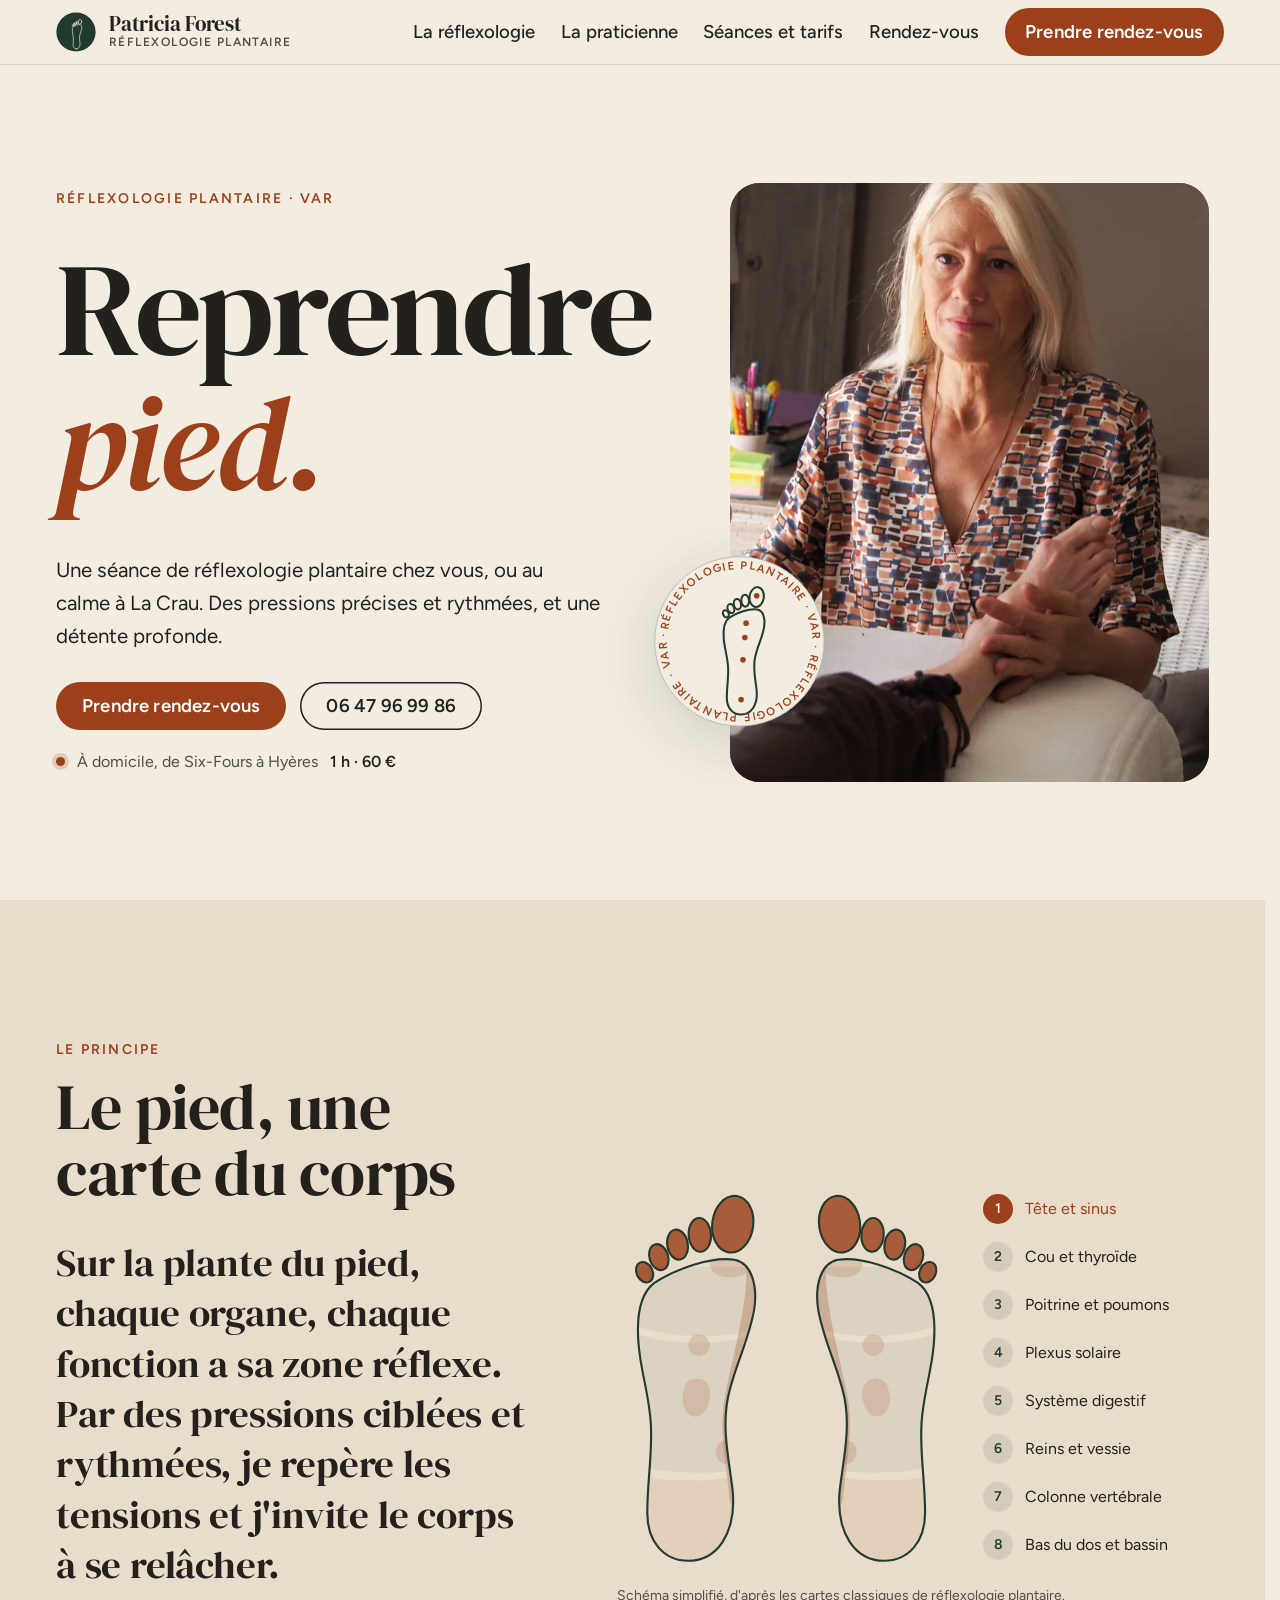
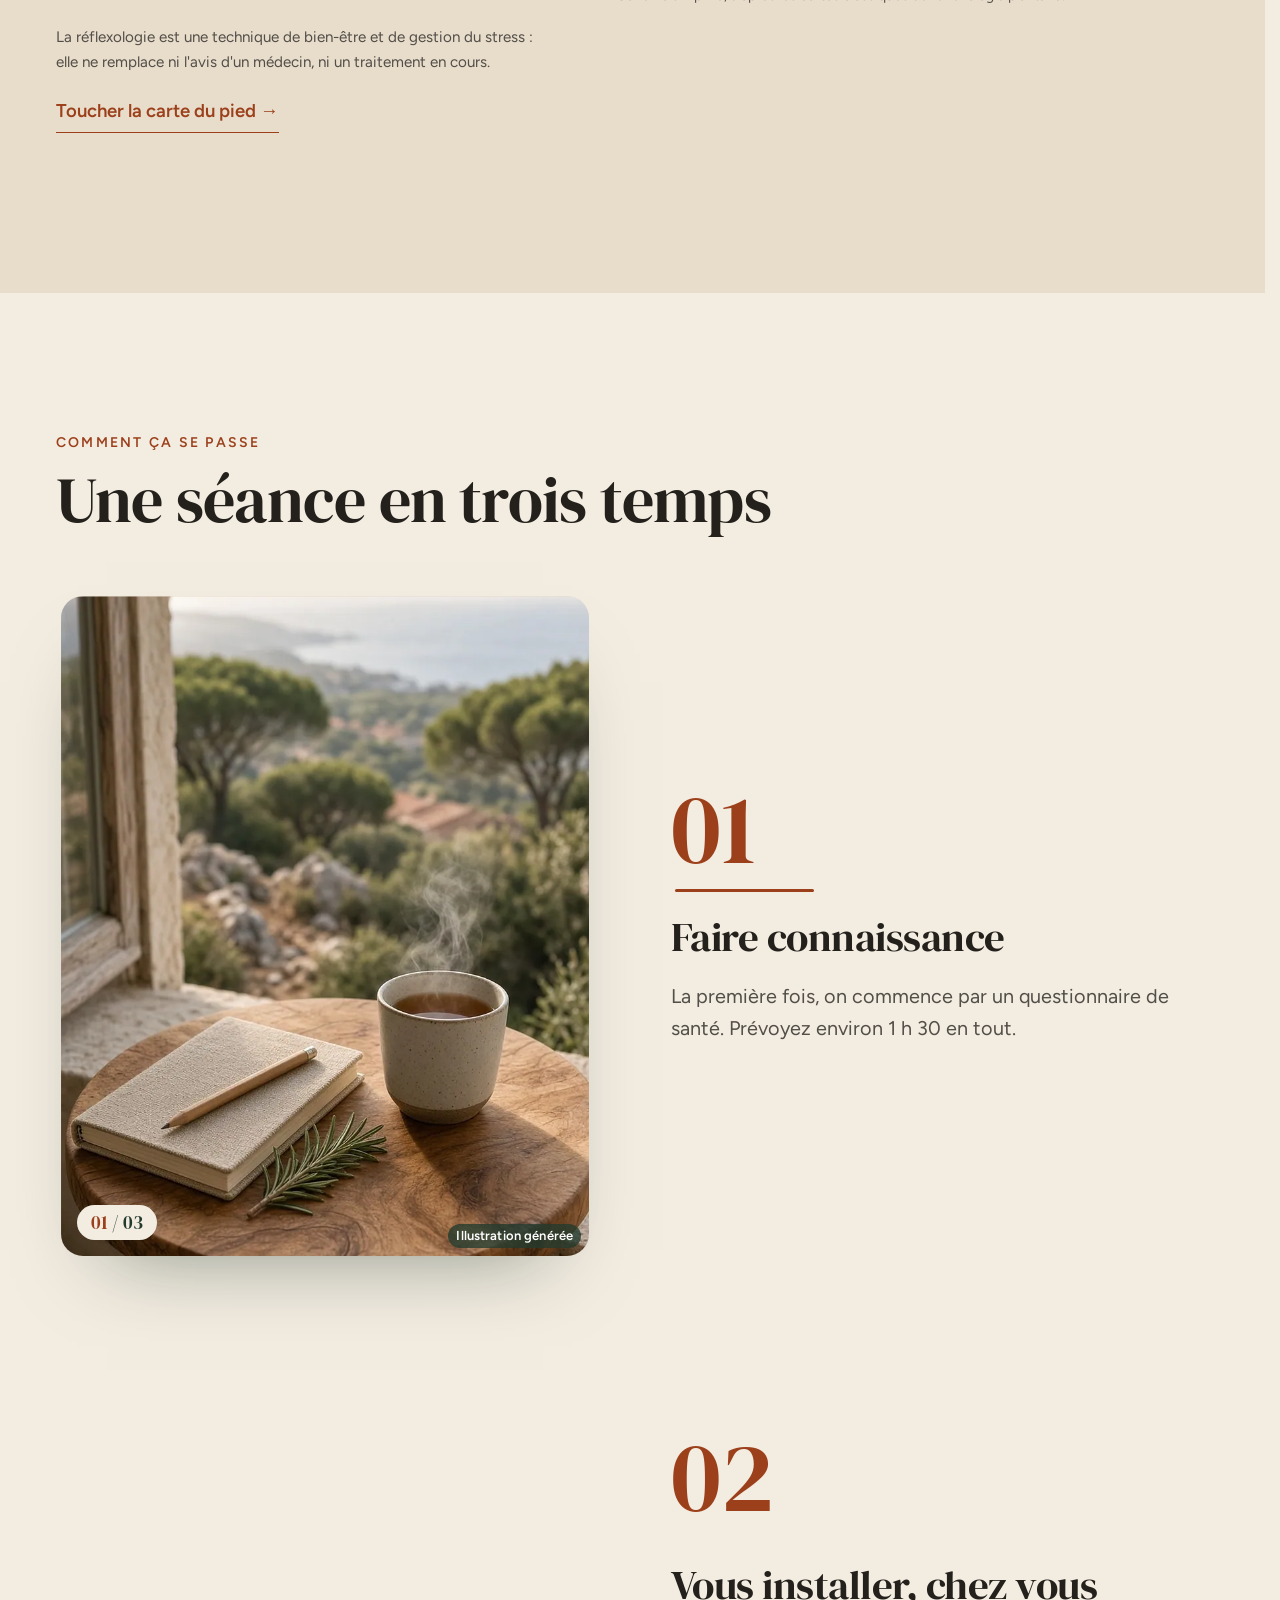
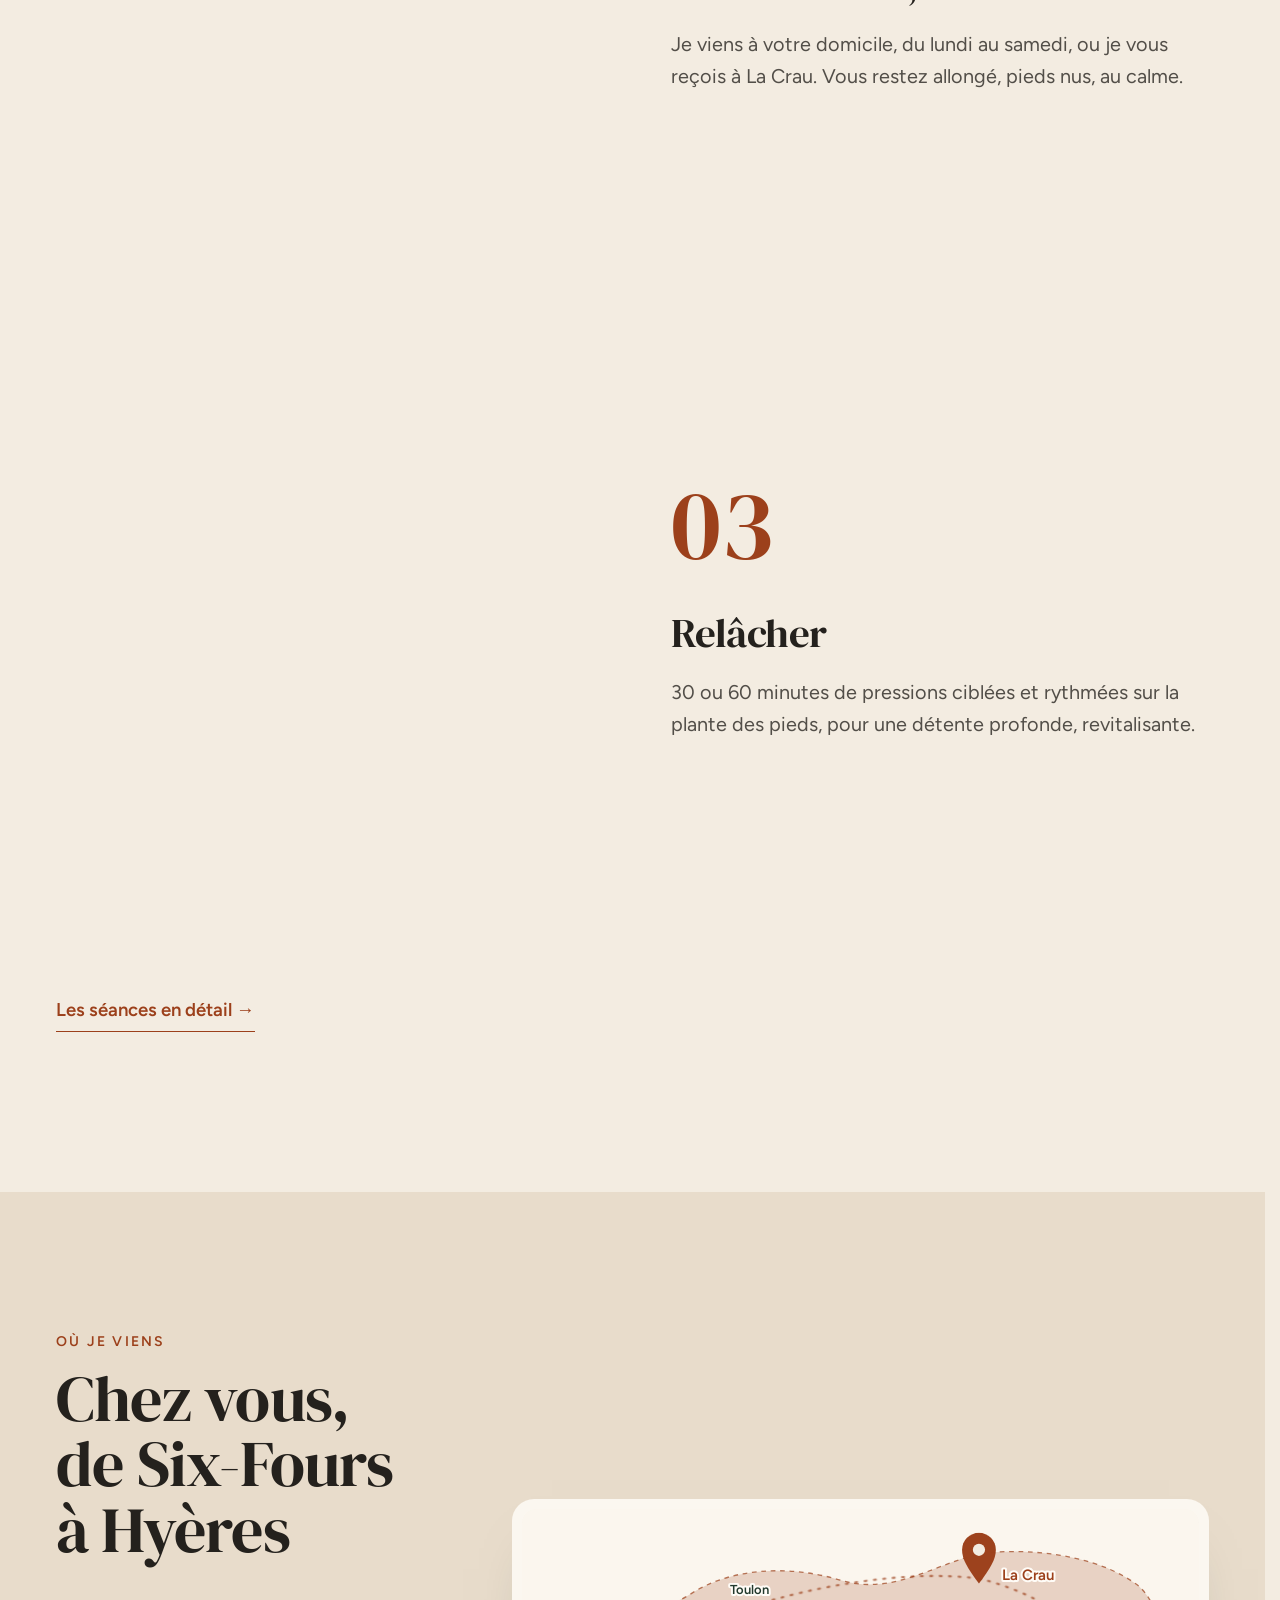
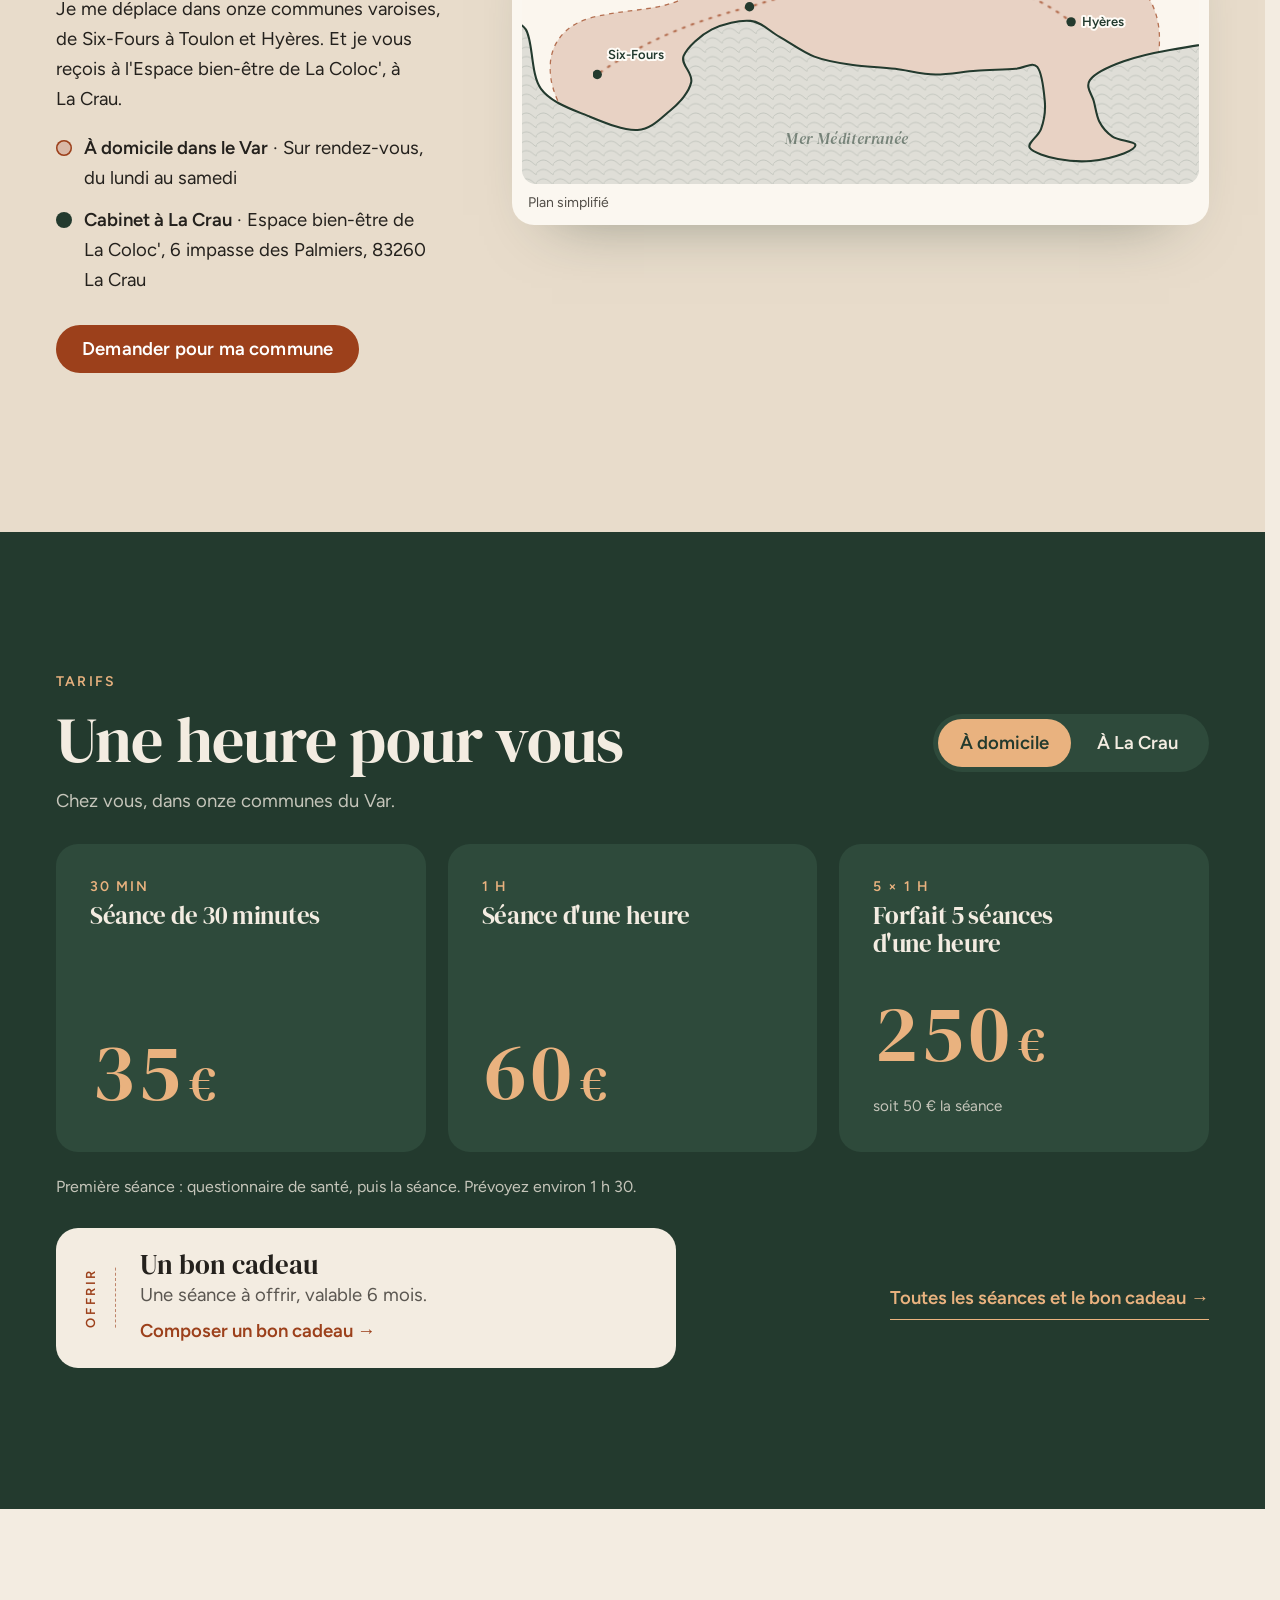
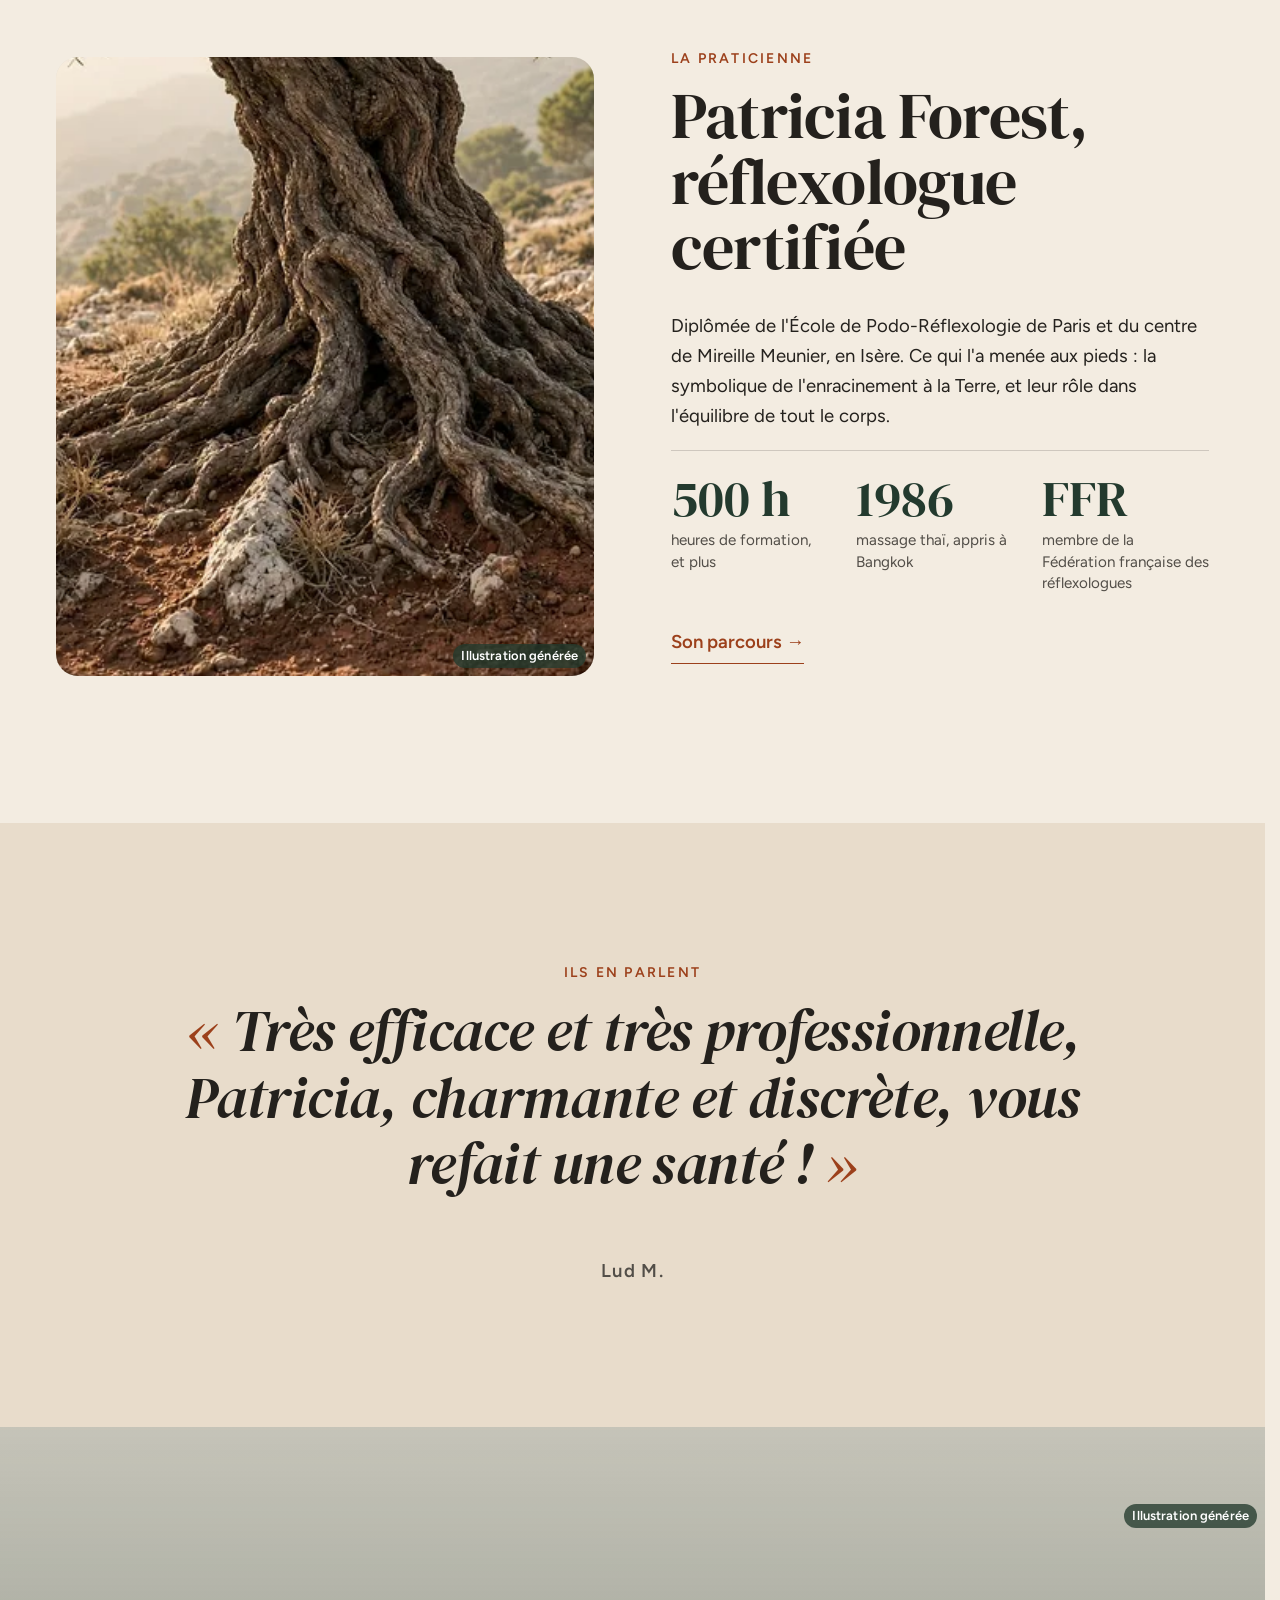
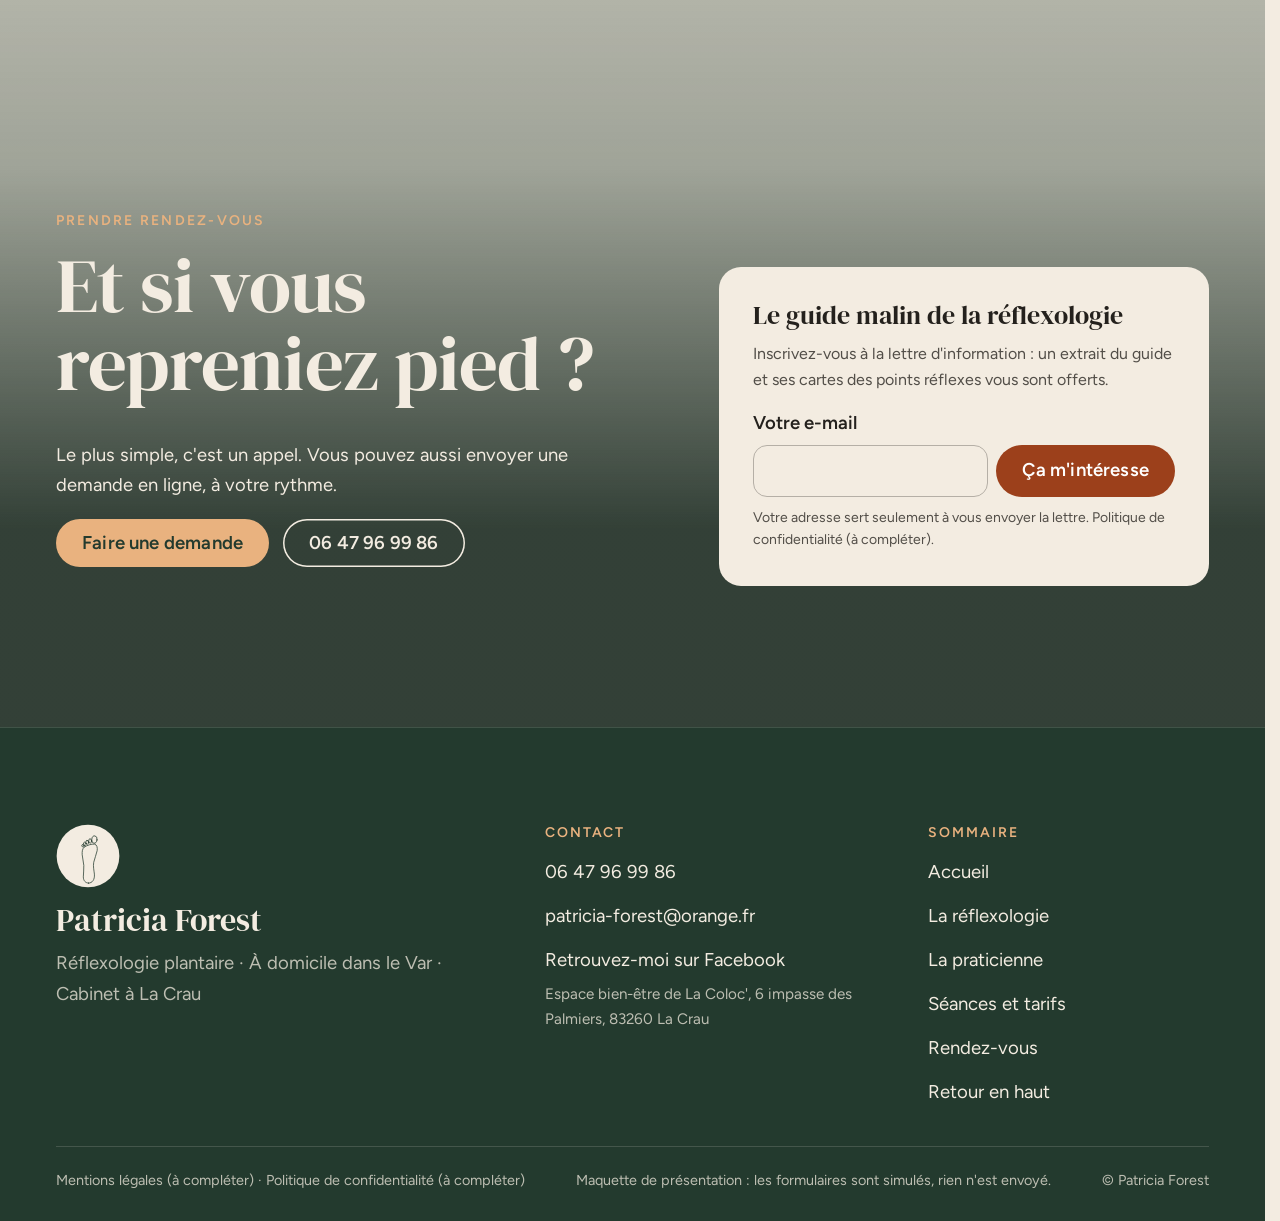
==== commit 4078a85f: "Maquette v2 : carte du pied, seance, carte du Var, respiration, audit complet" ====
--- a/index.html
+++ b/index.html
@@ -1,5 +1,5 @@
 <!doctype html>
-<html lang="fr" data-v="1" data-curseur>
+<html lang="fr" data-v="2" data-curseur>
 <head>
 <meta charset="utf-8">
 <meta name="viewport" content="width=device-width, initial-scale=1, viewport-fit=cover">
@@ -35,14 +35,14 @@
 })();</script>
 <link rel="preload" href="/assets/fonts/dm-serif-display-400.woff2" as="font" type="font/woff2" crossorigin>
 <link rel="preload" href="/assets/fonts/figtree-400.woff2" as="font" type="font/woff2" crossorigin>
-<link rel="stylesheet" href="/assets/css/socle.css?v=1">
-<link rel="stylesheet" href="/assets/css/site.css?v=1">
-<link rel="modulepreload" href="/assets/js/site.js?v=1">
-<link rel="modulepreload" href="/assets/js/socle/index.js?v=1">
+<link rel="stylesheet" href="/assets/css/socle.css?v=2">
+<link rel="stylesheet" href="/assets/css/site.css?v=2">
+<link rel="modulepreload" href="/assets/js/site.js?v=2">
+<link rel="modulepreload" href="/assets/js/socle/index.js?v=2">
 <script src="/assets/vendor/gsap.min.js" defer></script>
 <script src="/assets/vendor/ScrollTrigger.min.js" defer></script>
 <script src="/assets/vendor/SplitText.min.js" defer></script>
-<script type="module" src="/assets/js/site.js?v=1"></script>
+<script type="module" src="/assets/js/site.js?v=2"></script>
 <meta name="theme-color" content="#F3ECE1">
 <link rel="icon" href="/assets/images/favicon.svg" type="image/svg+xml">
 <link rel="apple-touch-icon" href="/assets/images/apple-touch-icon.png">
@@ -61,13 +61,13 @@
 </head>
 <body id="haut">
 <div data-voile data-forme="glisse" aria-hidden="true"><div class="voile-contenu"><svg class="medaillon medaillon--voile" viewBox="0 0 200 200" aria-hidden="true" focusable="false">
-<circle class="medaillon-disque" cx="100" cy="100" r="98"/>
+<circle class="medaillon-disque" cx="100" cy="100" r="98" pathLength="1"/>
 <g class="medaillon-pied" transform="translate(66 22) scale(.36)">
 <path class="trait-pied" d="M100 452C72 452 54 430 54 398C54 362 60 332 58 298C56 264 46 238 44 206C42 178 46 152 62 140C86 124 126 110 152 114C172 118 178 144 174 170C168 206 150 238 144 272C138 306 146 340 150 374C154 422 132 452 100 452Z" pathLength="1"/><ellipse cx="150" cy="74" rx="23" ry="32" transform="rotate(8 150 74)" class="trait-pied" pathLength="1"/><ellipse cx="113" cy="86" rx="12.5" ry="19" transform="rotate(-4 113 86)" class="trait-pied" pathLength="1"/><ellipse cx="88" cy="97" rx="11.5" ry="17" transform="rotate(-10 88 97)" class="trait-pied" pathLength="1"/><ellipse cx="67" cy="111" rx="10.5" ry="15" transform="rotate(-18 67 111)" class="trait-pied" pathLength="1"/><ellipse cx="51" cy="128" rx="9" ry="12" transform="rotate(-26 51 128)" class="trait-pied" pathLength="1"/>
 </g></svg><span data-voile-libelle>Accueil</span></div></div>
 <div class="ouverture-panneau" data-ouverture aria-hidden="true">
   <svg class="medaillon medaillon--intro" viewBox="0 0 200 200" aria-hidden="true" focusable="false" data-ouverture-objet>
-<circle class="medaillon-disque" cx="100" cy="100" r="98"/>
+<circle class="medaillon-disque" cx="100" cy="100" r="98" pathLength="1"/>
 <g class="medaillon-pied" transform="translate(66 22) scale(.36)">
 <path class="trait-pied" d="M100 452C72 452 54 430 54 398C54 362 60 332 58 298C56 264 46 238 44 206C42 178 46 152 62 140C86 124 126 110 152 114C172 118 178 144 174 170C168 206 150 238 144 272C138 306 146 340 150 374C154 422 132 452 100 452Z" pathLength="1"/><ellipse cx="150" cy="74" rx="23" ry="32" transform="rotate(8 150 74)" class="trait-pied" pathLength="1"/><ellipse cx="113" cy="86" rx="12.5" ry="19" transform="rotate(-4 113 86)" class="trait-pied" pathLength="1"/><ellipse cx="88" cy="97" rx="11.5" ry="17" transform="rotate(-10 88 97)" class="trait-pied" pathLength="1"/><ellipse cx="67" cy="111" rx="10.5" ry="15" transform="rotate(-18 67 111)" class="trait-pied" pathLength="1"/><ellipse cx="51" cy="128" rx="9" ry="12" transform="rotate(-26 51 128)" class="trait-pied" pathLength="1"/>
 <circle class="point-pied" style="--i:0" cx="150" cy="70" r="9"/><circle class="point-pied" style="--i:1" cx="116" cy="158" r="9"/><circle class="point-pied" style="--i:2" cx="112" cy="204" r="9"/><circle class="point-pied" style="--i:3" cx="106" cy="276" r="9"/><circle class="point-pied" style="--i:4" cx="100" cy="404" r="9"/>
@@ -80,7 +80,7 @@
   <div class="entete-rangee">
     <a class="entete-logo" href="/" aria-label="Patricia Forest, réflexologie plantaire, accueil" data-libelle="Accueil" aria-current="page">
       <svg class="medaillon medaillon--logo" viewBox="0 0 200 200" aria-hidden="true" focusable="false">
-<circle class="medaillon-disque" cx="100" cy="100" r="98"/>
+<circle class="medaillon-disque" cx="100" cy="100" r="98" pathLength="1"/>
 <g class="medaillon-pied" transform="translate(66 22) scale(.36)">
 <path class="trait-pied" d="M100 452C72 452 54 430 54 398C54 362 60 332 58 298C56 264 46 238 44 206C42 178 46 152 62 140C86 124 126 110 152 114C172 118 178 144 174 170C168 206 150 238 144 272C138 306 146 340 150 374C154 422 132 452 100 452Z" pathLength="1"/><ellipse cx="150" cy="74" rx="23" ry="32" transform="rotate(8 150 74)" class="trait-pied" pathLength="1"/><ellipse cx="113" cy="86" rx="12.5" ry="19" transform="rotate(-4 113 86)" class="trait-pied" pathLength="1"/><ellipse cx="88" cy="97" rx="11.5" ry="17" transform="rotate(-10 88 97)" class="trait-pied" pathLength="1"/><ellipse cx="67" cy="111" rx="10.5" ry="15" transform="rotate(-18 67 111)" class="trait-pied" pathLength="1"/><ellipse cx="51" cy="128" rx="9" ry="12" transform="rotate(-26 51 128)" class="trait-pied" pathLength="1"/>
 </g></svg><span class="entete-nom"><span>Patricia Forest</span><small>Réflexologie plantaire</small></span>
@@ -142,7 +142,7 @@
 </figure>
     <div class="hero-medaillon" data-iris-centre="disque" data-superpose data-effet="trace-pied">
       <svg class="medaillon medaillon--hero" viewBox="0 0 200 200" aria-hidden="true" focusable="false">
-<circle class="medaillon-disque" cx="100" cy="100" r="98"/>
+<circle class="medaillon-disque" cx="100" cy="100" r="98" pathLength="1"/>
 <g class="medaillon-pied" transform="translate(66 22) scale(.36)">
 <path class="trait-pied" d="M100 452C72 452 54 430 54 398C54 362 60 332 58 298C56 264 46 238 44 206C42 178 46 152 62 140C86 124 126 110 152 114C172 118 178 144 174 170C168 206 150 238 144 272C138 306 146 340 150 374C154 422 132 452 100 452Z" pathLength="1"/><ellipse cx="150" cy="74" rx="23" ry="32" transform="rotate(8 150 74)" class="trait-pied" pathLength="1"/><ellipse cx="113" cy="86" rx="12.5" ry="19" transform="rotate(-4 113 86)" class="trait-pied" pathLength="1"/><ellipse cx="88" cy="97" rx="11.5" ry="17" transform="rotate(-10 88 97)" class="trait-pied" pathLength="1"/><ellipse cx="67" cy="111" rx="10.5" ry="15" transform="rotate(-18 67 111)" class="trait-pied" pathLength="1"/><ellipse cx="51" cy="128" rx="9" ry="12" transform="rotate(-26 51 128)" class="trait-pied" pathLength="1"/>
 <circle class="point-pied" style="--i:0" cx="150" cy="70" r="9"/><circle class="point-pied" style="--i:1" cx="116" cy="158" r="9"/><circle class="point-pied" style="--i:2" cx="112" cy="204" r="9"/><circle class="point-pied" style="--i:3" cx="106" cy="276" r="9"/><circle class="point-pied" style="--i:4" cx="100" cy="404" r="9"/>
@@ -164,11 +164,11 @@
       <svg class="pieds " viewBox="20 30 380 432" role="img" aria-label="Les deux pieds vus par en dessous, avec leurs zones réflexes" data-effet="zones">
 <defs><clipPath id="semelle-accueil"><path d="M100 452C72 452 54 430 54 398C54 362 60 332 58 298C56 264 46 238 44 206C42 178 46 152 62 140C86 124 126 110 152 114C172 118 178 144 174 170C168 206 150 238 144 272C138 306 146 340 150 374C154 422 132 452 100 452Z"/><ellipse cx="150" cy="74" rx="23" ry="32" transform="rotate(8 150 74)"/><ellipse cx="113" cy="86" rx="12.5" ry="19" transform="rotate(-4 113 86)"/><ellipse cx="88" cy="97" rx="11.5" ry="17" transform="rotate(-10 88 97)"/><ellipse cx="67" cy="111" rx="10.5" ry="15" transform="rotate(-18 67 111)"/><ellipse cx="51" cy="128" rx="9" ry="12" transform="rotate(-26 51 128)"/></clipPath></defs>
 <g>
-<g clip-path="url(#semelle-accueil)"><g class="zone" data-zone="tete"><ellipse cx="150" cy="74" rx="23" ry="32" transform="rotate(8 150 74)"/><ellipse cx="113" cy="86" rx="12.5" ry="19" transform="rotate(-4 113 86)"/><ellipse cx="88" cy="97" rx="11.5" ry="17" transform="rotate(-10 88 97)"/><ellipse cx="67" cy="111" rx="10.5" ry="15" transform="rotate(-18 67 111)"/><ellipse cx="51" cy="128" rx="9" ry="12" transform="rotate(-26 51 128)"/></g><g class="zone" data-zone="cou"><ellipse cx="148" cy="124" rx="24" ry="11"/></g><g class="zone" data-zone="poitrine"><path d="M30 128H200V190H30Z"/></g><g class="zone" data-zone="plexus"><circle cx="112" cy="204" r="13"/></g><g class="zone" data-zone="digestion"><path d="M30 218H200V340H30Z"/></g><g class="zone" data-zone="reins"><ellipse cx="110" cy="270" rx="15" ry="20"/><ellipse cx="146" cy="334" rx="10" ry="12"/></g><g class="zone" data-zone="colonne"><path d="M172 126C172 170 152 236 146 272C140 306 148 340 152 382" fill="none" stroke-width="12" stroke-linecap="round"/></g><g class="zone" data-zone="bassin"><path d="M30 364H200V470H30Z"/></g></g>
+<g clip-path="url(#semelle-accueil)"><g class="zone" data-zone="tete"><ellipse cx="150" cy="74" rx="23" ry="32" transform="rotate(8 150 74)"/><ellipse cx="113" cy="86" rx="12.5" ry="19" transform="rotate(-4 113 86)"/><ellipse cx="88" cy="97" rx="11.5" ry="17" transform="rotate(-10 88 97)"/><ellipse cx="67" cy="111" rx="10.5" ry="15" transform="rotate(-18 67 111)"/><ellipse cx="51" cy="128" rx="9" ry="12" transform="rotate(-26 51 128)"/></g><g class="zone" data-zone="cou"><path d="M124 118C132 112 160 110 172 118C172 128 160 134 146 134C134 134 124 128 124 118Z"/></g><g class="zone" data-zone="poitrine"><path d="M30 122H200V182C168 198 124 203 84 198C60 195 42 190 30 184Z"/></g><g class="zone" data-zone="plexus"><circle cx="112" cy="210" r="12"/></g><g class="zone" data-zone="digestion"><path d="M30 192C46 200 70 206 100 207C140 208 172 202 200 190V340C170 350 132 354 100 353C70 352 48 348 30 342Z"/></g><g class="zone" data-zone="reins"><path d="M98 252C106 244 122 246 124 260C126 276 118 290 108 290C98 290 92 278 94 266C95 260 96 255 98 252Z"/><ellipse cx="142" cy="330" rx="11" ry="13"/></g><g class="zone" data-zone="colonne"><path d="M171 128C171 172 152 236 146 272C140 306 148 340 152 384" fill="none" stroke-width="11" stroke-linecap="round"/></g><g class="zone" data-zone="bassin"><path d="M30 352C50 359 72 362 100 362C132 362 170 357 200 349V470H30Z"/></g></g>
 <path class="pied-contour" d="M100 452C72 452 54 430 54 398C54 362 60 332 58 298C56 264 46 238 44 206C42 178 46 152 62 140C86 124 126 110 152 114C172 118 178 144 174 170C168 206 150 238 144 272C138 306 146 340 150 374C154 422 132 452 100 452Z" pathLength="1"/><ellipse cx="150" cy="74" rx="23" ry="32" transform="rotate(8 150 74)" class="pied-contour" pathLength="1"/><ellipse cx="113" cy="86" rx="12.5" ry="19" transform="rotate(-4 113 86)" class="pied-contour" pathLength="1"/><ellipse cx="88" cy="97" rx="11.5" ry="17" transform="rotate(-10 88 97)" class="pied-contour" pathLength="1"/><ellipse cx="67" cy="111" rx="10.5" ry="15" transform="rotate(-18 67 111)" class="pied-contour" pathLength="1"/><ellipse cx="51" cy="128" rx="9" ry="12" transform="rotate(-26 51 128)" class="pied-contour" pathLength="1"/>
 </g>
 <g transform="translate(420 0) scale(-1 1)">
-<g clip-path="url(#semelle-accueil)"><g class="zone" data-zone="tete"><ellipse cx="150" cy="74" rx="23" ry="32" transform="rotate(8 150 74)"/><ellipse cx="113" cy="86" rx="12.5" ry="19" transform="rotate(-4 113 86)"/><ellipse cx="88" cy="97" rx="11.5" ry="17" transform="rotate(-10 88 97)"/><ellipse cx="67" cy="111" rx="10.5" ry="15" transform="rotate(-18 67 111)"/><ellipse cx="51" cy="128" rx="9" ry="12" transform="rotate(-26 51 128)"/></g><g class="zone" data-zone="cou"><ellipse cx="148" cy="124" rx="24" ry="11"/></g><g class="zone" data-zone="poitrine"><path d="M30 128H200V190H30Z"/></g><g class="zone" data-zone="plexus"><circle cx="112" cy="204" r="13"/></g><g class="zone" data-zone="digestion"><path d="M30 218H200V340H30Z"/></g><g class="zone" data-zone="reins"><ellipse cx="110" cy="270" rx="15" ry="20"/><ellipse cx="146" cy="334" rx="10" ry="12"/></g><g class="zone" data-zone="colonne"><path d="M172 126C172 170 152 236 146 272C140 306 148 340 152 382" fill="none" stroke-width="12" stroke-linecap="round"/></g><g class="zone" data-zone="bassin"><path d="M30 364H200V470H30Z"/></g></g>
+<g clip-path="url(#semelle-accueil)"><g class="zone" data-zone="tete"><ellipse cx="150" cy="74" rx="23" ry="32" transform="rotate(8 150 74)"/><ellipse cx="113" cy="86" rx="12.5" ry="19" transform="rotate(-4 113 86)"/><ellipse cx="88" cy="97" rx="11.5" ry="17" transform="rotate(-10 88 97)"/><ellipse cx="67" cy="111" rx="10.5" ry="15" transform="rotate(-18 67 111)"/><ellipse cx="51" cy="128" rx="9" ry="12" transform="rotate(-26 51 128)"/></g><g class="zone" data-zone="cou"><path d="M124 118C132 112 160 110 172 118C172 128 160 134 146 134C134 134 124 128 124 118Z"/></g><g class="zone" data-zone="poitrine"><path d="M30 122H200V182C168 198 124 203 84 198C60 195 42 190 30 184Z"/></g><g class="zone" data-zone="plexus"><circle cx="112" cy="210" r="12"/></g><g class="zone" data-zone="digestion"><path d="M30 192C46 200 70 206 100 207C140 208 172 202 200 190V340C170 350 132 354 100 353C70 352 48 348 30 342Z"/></g><g class="zone" data-zone="reins"><path d="M98 252C106 244 122 246 124 260C126 276 118 290 108 290C98 290 92 278 94 266C95 260 96 255 98 252Z"/><ellipse cx="142" cy="330" rx="11" ry="13"/></g><g class="zone" data-zone="colonne"><path d="M171 128C171 172 152 236 146 272C140 306 148 340 152 384" fill="none" stroke-width="11" stroke-linecap="round"/></g><g class="zone" data-zone="bassin"><path d="M30 352C50 359 72 362 100 362C132 362 170 357 200 349V470H30Z"/></g></g>
 <path class="pied-contour" d="M100 452C72 452 54 430 54 398C54 362 60 332 58 298C56 264 46 238 44 206C42 178 46 152 62 140C86 124 126 110 152 114C172 118 178 144 174 170C168 206 150 238 144 272C138 306 146 340 150 374C154 422 132 452 100 452Z" pathLength="1"/><ellipse cx="150" cy="74" rx="23" ry="32" transform="rotate(8 150 74)" class="pied-contour" pathLength="1"/><ellipse cx="113" cy="86" rx="12.5" ry="19" transform="rotate(-4 113 86)" class="pied-contour" pathLength="1"/><ellipse cx="88" cy="97" rx="11.5" ry="17" transform="rotate(-10 88 97)" class="pied-contour" pathLength="1"/><ellipse cx="67" cy="111" rx="10.5" ry="15" transform="rotate(-18 67 111)" class="pied-contour" pathLength="1"/><ellipse cx="51" cy="128" rx="9" ry="12" transform="rotate(-26 51 128)" class="pied-contour" pathLength="1"/>
 </g>
 </svg>
@@ -183,42 +183,39 @@
       <p class="sur">Comment ça se passe</p>
       <h2 data-anime="lignes">Une séance en trois temps</h2>
     </div>
-    <ol class="seance-etapes">
-      <li class="etape" style="--i:0">
-        <figure class="media etape-photo" data-grok data-anime="rideau" style="--cadrage:50% 50%">
+    <div class="seance-scene" data-seance>
+      <div class="seance-cadre" data-seance-cadre data-actif="0">
+        <figure class="media seance-photo seance-photo--0" data-grok data-seance-photo="0" style="--cadrage:50% 50%">
   <picture>
-    <img src="/assets/images/grok/seance-connaissance-1100.webp" srcset="/assets/images/grok/seance-connaissance-480.webp 480w, /assets/images/grok/seance-connaissance-800.webp 800w, /assets/images/grok/seance-connaissance-1100.webp 1100w" sizes="(max-width: 760px) 92vw, 40vw" alt="Tasse de tisane, carnet fermé et crayon sur une petite table près d&#39;une fenêtre" width="1100" height="1375" loading="lazy" decoding="async">
+    <img src="/assets/images/grok/seance-connaissance-1100.webp" srcset="/assets/images/grok/seance-connaissance-480.webp 480w, /assets/images/grok/seance-connaissance-800.webp 800w, /assets/images/grok/seance-connaissance-1100.webp 1100w" sizes="(max-width: 760px) 92vw, 42vw" alt="Tasse de tisane, carnet fermé et crayon sur une petite table près d&#39;une fenêtre" width="1100" height="1375" loading="lazy" decoding="async">
+  </picture><figcaption class="mention-ia">Illustration générée</figcaption>
+</figure><figure class="media seance-photo seance-photo--1" data-grok data-seance-photo="1" style="--cadrage:50% 50%">
+  <picture>
+    <img src="/assets/images/grok/accueil-salon-1100.webp" srcset="/assets/images/grok/accueil-salon-480.webp 480w, /assets/images/grok/accueil-salon-800.webp 800w, /assets/images/grok/accueil-salon-1100.webp 1100w" sizes="(max-width: 760px) 92vw, 42vw" alt="Chambre provençale au matin : lit aux draps blancs, coussin roulé, rais de soleil des persiennes sur les tomettes" width="1100" height="1375" loading="lazy" decoding="async">
+  </picture><figcaption class="mention-ia">Illustration générée</figcaption>
+</figure><figure class="media seance-photo seance-photo--2" data-grok data-seance-photo="2" style="--cadrage:50% 50%">
+  <picture>
+    <img src="/assets/images/grok/seance-pieds-1100.webp" srcset="/assets/images/grok/seance-pieds-480.webp 480w, /assets/images/grok/seance-pieds-800.webp 800w, /assets/images/grok/seance-pieds-1100.webp 1100w" sizes="(max-width: 760px) 92vw, 42vw" alt="Deux pieds nus posés côte à côte sur une serviette blanche, les jambes sous une couverture de lin" width="1100" height="1375" loading="lazy" decoding="async">
   </picture><figcaption class="mention-ia">Illustration générée</figcaption>
 </figure>
-        <div class="etape-texte">
+        <p class="seance-compteur" aria-hidden="true"><span data-seance-num>01</span> / 03</p>
+      </div>
+      <ol class="seance-etapes">
+        <li class="etape" data-seance-etape="0">
           <p class="etape-num" aria-hidden="true">01</p>
           <h3 data-anime="lignes">Faire connaissance</h3>
           <p data-anime>La première fois, on commence par un questionnaire de santé. Prévoyez environ 1 h 30 en tout.</p>
-        </div>
-      </li><li class="etape" style="--i:1">
-        <figure class="media etape-photo" data-grok data-anime="rideau" style="--cadrage:50% 50%">
-  <picture>
-    <img src="/assets/images/grok/accueil-salon-1100.webp" srcset="/assets/images/grok/accueil-salon-480.webp 480w, /assets/images/grok/accueil-salon-800.webp 800w, /assets/images/grok/accueil-salon-1100.webp 1100w" sizes="(max-width: 760px) 92vw, 40vw" alt="Chambre provençale au matin : lit aux draps blancs, coussin roulé, rais de soleil des persiennes sur les tomettes" width="1100" height="1375" loading="lazy" decoding="async">
-  </picture><figcaption class="mention-ia">Illustration générée</figcaption>
-</figure>
-        <div class="etape-texte">
+        </li><li class="etape" data-seance-etape="1">
           <p class="etape-num" aria-hidden="true">02</p>
           <h3 data-anime="lignes">Vous installer, chez vous</h3>
           <p data-anime>Je viens à votre domicile, du lundi au samedi, ou je vous reçois à La Crau. Vous restez allongé, pieds nus, au calme.</p>
-        </div>
-      </li><li class="etape" style="--i:2">
-        <figure class="media etape-photo" data-grok data-anime="rideau" style="--cadrage:50% 50%">
-  <picture>
-    <img src="/assets/images/grok/seance-pieds-1100.webp" srcset="/assets/images/grok/seance-pieds-480.webp 480w, /assets/images/grok/seance-pieds-800.webp 800w, /assets/images/grok/seance-pieds-1100.webp 1100w" sizes="(max-width: 760px) 92vw, 40vw" alt="Deux pieds nus posés côte à côte sur une serviette blanche, les jambes sous une couverture de lin" width="1100" height="1375" loading="lazy" decoding="async">
-  </picture><figcaption class="mention-ia">Illustration générée</figcaption>
-</figure>
-        <div class="etape-texte">
+        </li><li class="etape" data-seance-etape="2">
           <p class="etape-num" aria-hidden="true">03</p>
           <h3 data-anime="lignes">Relâcher</h3>
           <p data-anime>30 ou 60 minutes de pressions ciblées et rythmées sur la plante des pieds, pour une détente profonde, revitalisante.</p>
-        </div>
-      </li>
-    </ol>
+        </li>
+      </ol>
+    </div>
     <p class="seance-lien" data-anime><a href="/seances-et-tarifs" class="lien-fleche" data-libelle="Séances et tarifs">Les séances en détail →</a></p>
   </div>
 </section>
@@ -235,16 +232,22 @@
       <p data-anime><a href="/rendez-vous?lieu=domicile#demande" class="bouton" data-libelle="Rendez-vous">Demander pour ma commune</a></p>
     </div>
     <figure class="zone-carte" data-visuel>
-      <svg class="littoral " viewBox="10 110 780 280" role="img" aria-label="Plan du littoral varois : la zone des séances à domicile, de Six-Fours à Hyères, et le cabinet de La Crau" data-effet="littoral">
+      <svg class="littoral " viewBox="20 86 720 292" role="img" aria-label="Plan du littoral varois : la zone des séances à domicile, de Six-Fours à Hyères, et le cabinet de La Crau" data-effet="littoral">
 <defs>
-<clipPath id="terre-accueil"><path d="M-10 205C-4 206 16 202 24 214C32 226 29 262 40 277C51 292 73 299 90 306C107 313 127 323 143 321C159 319 175 300 186 292C197 284 198 275 211 272C224 269 246 277 262 276C278 275 303 271 306 268C309 265 289 259 280 256C271 253 264 253 254 252C244 251 230 251 220 250C210 249 200 250 194 246C188 242 181 234 186 228C191 222 209 216 222 212C235 208 251 203 263 205C275 207 283 216 294 222C305 228 318 238 331 243C344 248 358 250 372 252C386 254 402 254 417 256C432 258 446 262 460 262C474 262 489 259 503 258C517 257 534 257 545 256C556 255 565 246 571 252C577 258 580 278 580 290C580 302 578 313 574 322C570 331 552 336 554 342C556 348 574 353 586 356C598 359 611 361 623 360C635 359 651 355 660 352C669 349 679 344 678 340C677 336 659 331 652 326C645 321 640 318 636 312C632 306 632 297 630 290C628 283 618 275 623 268C628 261 646 253 660 248C674 243 692 239 709 236C726 233 743 230 760 228C777 226 802 225 810 224L810 0L-10 0Z"/></clipPath>
+<clipPath id="terre-accueil"><path d="M-10 205C-4 206 16 202 24 214C32 226 29 262 40 277C51 292 73 299 90 306C107 313 128 322 143 321C158 320 168 308 178 300C188 292 198 280 200 270C202 260 188 251 192 242C196 233 210 220 222 214C234 208 251 204 263 205C275 206 283 216 294 222C305 228 318 238 331 243C344 248 358 250 372 252C386 254 402 254 417 256C432 258 446 262 460 262C474 262 489 259 503 258C517 257 534 257 545 256C556 255 563 248 568 254C573 260 575 279 576 290C577 301 575 312 572 320C569 328 557 335 560 340C563 345 579 350 590 352C601 354 613 355 625 354C637 353 652 349 660 346C668 343 674 339 672 336C670 333 654 332 648 328C642 324 637 318 634 312C631 306 630 297 628 290C626 283 619 275 624 268C629 261 646 253 660 248C674 243 692 239 709 236C726 233 743 230 760 228C777 226 802 225 810 224L810 0L-10 0Z"/></clipPath>
 <pattern id="houle-accueil" width="18" height="10" patternUnits="userSpaceOnUse"><path d="M0 6C4.5 2 9 2 13.5 6S18 8 18 6" fill="none" class="houle"/></pattern>
 </defs>
 <rect class="mer" x="0" y="100" width="800" height="300"/>
 <rect x="0" y="100" width="800" height="300" fill="url(#houle-accueil)"/>
-<path class="terre" d="M-10 205C-4 206 16 202 24 214C32 226 29 262 40 277C51 292 73 299 90 306C107 313 127 323 143 321C159 319 175 300 186 292C197 284 198 275 211 272C224 269 246 277 262 276C278 275 303 271 306 268C309 265 289 259 280 256C271 253 264 253 254 252C244 251 230 251 220 250C210 249 200 250 194 246C188 242 181 234 186 228C191 222 209 216 222 212C235 208 251 203 263 205C275 207 283 216 294 222C305 228 318 238 331 243C344 248 358 250 372 252C386 254 402 254 417 256C432 258 446 262 460 262C474 262 489 259 503 258C517 257 534 257 545 256C556 255 565 246 571 252C577 258 580 278 580 290C580 302 578 313 574 322C570 331 552 336 554 342C556 348 574 353 586 356C598 359 611 361 623 360C635 359 651 355 660 352C669 349 679 344 678 340C677 336 659 331 652 326C645 321 640 318 636 312C632 306 632 297 630 290C628 283 618 275 623 268C628 261 646 253 660 248C674 243 692 239 709 236C726 233 743 230 760 228C777 226 802 225 810 224L810 0L-10 0Z"/>
-<g clip-path="url(#terre-accueil)"><path class="zone-domicile" data-littoral-zone d="M70 172C170 150 300 140 420 146C520 150 620 160 700 176L712 380L56 380Z"/></g>
-<path class="cote" d="M-10 205C-4 206 16 202 24 214C32 226 29 262 40 277C51 292 73 299 90 306C107 313 127 323 143 321C159 319 175 300 186 292C197 284 198 275 211 272C224 269 246 277 262 276C278 275 303 271 306 268C309 265 289 259 280 256C271 253 264 253 254 252C244 251 230 251 220 250C210 249 200 250 194 246C188 242 181 234 186 228C191 222 209 216 222 212C235 208 251 203 263 205C275 207 283 216 294 222C305 228 318 238 331 243C344 248 358 250 372 252C386 254 402 254 417 256C432 258 446 262 460 262C474 262 489 259 503 258C517 257 534 257 545 256C556 255 565 246 571 252C577 258 580 278 580 290C580 302 578 313 574 322C570 331 552 336 554 342C556 348 574 353 586 356C598 359 611 361 623 360C635 359 651 355 660 352C669 349 679 344 678 340C677 336 659 331 652 326C645 321 640 318 636 312C632 306 632 297 630 290C628 283 618 275 623 268C628 261 646 253 660 248C674 243 692 239 709 236C726 233 743 230 760 228C777 226 802 225 810 224" pathLength="1" data-littoral-cote/>
+<path class="terre" d="M-10 205C-4 206 16 202 24 214C32 226 29 262 40 277C51 292 73 299 90 306C107 313 128 322 143 321C158 320 168 308 178 300C188 292 198 280 200 270C202 260 188 251 192 242C196 233 210 220 222 214C234 208 251 204 263 205C275 206 283 216 294 222C305 228 318 238 331 243C344 248 358 250 372 252C386 254 402 254 417 256C432 258 446 262 460 262C474 262 489 259 503 258C517 257 534 257 545 256C556 255 563 248 568 254C573 260 575 279 576 290C577 301 575 312 572 320C569 328 557 335 560 340C563 345 579 350 590 352C601 354 613 355 625 354C637 353 652 349 660 346C668 343 674 339 672 336C670 333 654 332 648 328C642 324 637 318 634 312C631 306 630 297 628 290C626 283 619 275 624 268C629 261 646 253 660 248C674 243 692 239 709 236C726 233 743 230 760 228C777 226 802 225 810 224L810 0L-10 0Z"/>
+<g clip-path="url(#terre-accueil)"><path class="zone-domicile" data-littoral-zone d="M58 290C40 250 52 214 92 202C140 190 170 196 200 176C240 150 300 144 360 162C420 180 470 136 520 132C580 128 640 140 676 168C700 190 704 230 690 268L690 400L58 400Z"/></g>
+<path class="cote" d="M-10 205C-4 206 16 202 24 214C32 226 29 262 40 277C51 292 73 299 90 306C107 313 128 322 143 321C158 320 168 308 178 300C188 292 198 280 200 270C202 260 188 251 192 242C196 233 210 220 222 214C234 208 251 204 263 205C275 206 283 216 294 222C305 228 318 238 331 243C344 248 358 250 372 252C386 254 402 254 417 256C432 258 446 262 460 262C474 262 489 259 503 258C517 257 534 257 545 256C556 255 563 248 568 254C573 260 575 279 576 290C577 301 575 312 572 320C569 328 557 335 560 340C563 345 579 350 590 352C601 354 613 355 625 354C637 353 652 349 660 346C668 343 674 339 672 336C670 333 654 332 648 328C642 324 637 318 634 312C631 306 630 297 628 290C626 283 619 275 624 268C629 261 646 253 660 248C674 243 692 239 709 236C726 233 743 230 760 228C777 226 802 225 810 224" pathLength="1" data-littoral-cote/>
+<g class="trajets" aria-hidden="true">
+<path id="trajet-ouest-accueil" class="trajet" data-trajet d="M506 160C430 150 330 168 262 190C200 206 150 226 100 262"/>
+<path id="trajet-est-accueil" class="trajet" data-trajet d="M506 160C540 168 576 184 604 206"/>
+<circle class="voiture" r="6" data-voiture><animateMotion dur="6s" repeatCount="indefinite" begin="indefinite" rotate="auto"><mpath href="#trajet-ouest-accueil"/></animateMotion></circle>
+<circle class="voiture" r="6" data-voiture><animateMotion dur="3.2s" repeatCount="indefinite" begin="indefinite" rotate="auto"><mpath href="#trajet-est-accueil"/></animateMotion></circle>
+</g>
 <g class="communes" data-littoral-communes>
 <g class="commune" style="--i:0"><circle cx="100" cy="262" r="5"/><text x="112" y="246">Six-Fours</text></g>
 <g class="commune" style="--i:1"><circle cx="262" cy="190" r="5"/><text x="262" y="176" text-anchor="middle">Toulon</text></g>
@@ -368,7 +371,7 @@
   <div class="conteneur pied-grille">
     <div class="pied-signature">
       <svg class="medaillon medaillon--pied" viewBox="0 0 200 200" aria-hidden="true" focusable="false">
-<circle class="medaillon-disque" cx="100" cy="100" r="98"/>
+<circle class="medaillon-disque" cx="100" cy="100" r="98" pathLength="1"/>
 <g class="medaillon-pied" transform="translate(66 22) scale(.36)">
 <path class="trait-pied" d="M100 452C72 452 54 430 54 398C54 362 60 332 58 298C56 264 46 238 44 206C42 178 46 152 62 140C86 124 126 110 152 114C172 118 178 144 174 170C168 206 150 238 144 272C138 306 146 340 150 374C154 422 132 452 100 452Z" pathLength="1"/><ellipse cx="150" cy="74" rx="23" ry="32" transform="rotate(8 150 74)" class="trait-pied" pathLength="1"/><ellipse cx="113" cy="86" rx="12.5" ry="19" transform="rotate(-4 113 86)" class="trait-pied" pathLength="1"/><ellipse cx="88" cy="97" rx="11.5" ry="17" transform="rotate(-10 88 97)" class="trait-pied" pathLength="1"/><ellipse cx="67" cy="111" rx="10.5" ry="15" transform="rotate(-18 67 111)" class="trait-pied" pathLength="1"/><ellipse cx="51" cy="128" rx="9" ry="12" transform="rotate(-26 51 128)" class="trait-pied" pathLength="1"/>
 </g></svg>
--- a/assets/css/site.css
+++ b/assets/css/site.css
@@ -641,3 +641,102 @@
 html.js .prix-absent { position: absolute; left: 0; bottom: .2em; }
 html.js .prix-absent[hidden] { display: block; visibility: hidden; }
 .tarif.sans-prix .prix-rouleaux { display: inline-flex; visibility: hidden; }
+
+/* ── v2 ─────────────────────────────────────────────── */
+
+/* Chiffres qui roulent : boîte plus haute, plus aucun bout de chiffre voisin visible. */
+.rouleau { height: 1.16em; }
+.rouleau-piste { transform: translateY(calc(var(--n, 0) * -1.16em)); }
+.rouleau-piste span { height: 1.16em; line-height: 1.16; }
+
+/* Pieds : zones en courbes, plus grands sur l'accueil, à toucher. */
+.carte-corps-grille { grid-template-columns: minmax(0, .9fr) minmax(0, 1.1fr); }
+.carte-corps-visuel { grid-template-columns: minmax(0, 1.5fr) minmax(0, 1fr); }
+.pieds .zone { cursor: pointer; }
+.pieds .zone > * { fill: color-mix(in srgb, var(--pin) 6%, transparent); }
+.pieds .zone:nth-child(even) > * { fill: color-mix(in srgb, var(--terre) 8%, transparent); }
+.pieds .zone[data-zone="plexus"] > *, .pieds .zone[data-zone="reins"] > *, .pieds .zone[data-zone="cou"] > * { fill: color-mix(in srgb, var(--terre) 16%, transparent); }
+.pieds .zone.vue > * { fill: color-mix(in srgb, var(--terre) 24%, transparent); }
+.pieds .zone.allumee > * { fill: color-mix(in srgb, var(--terre) 82%, transparent); }
+.pieds .zone[data-zone="colonne"] > *, .pieds .zone[data-zone="colonne"].vue > * { fill: none !important; stroke: color-mix(in srgb, var(--terre) 26%, transparent); }
+.pieds .zone[data-zone="colonne"].allumee > * { fill: none !important; stroke: color-mix(in srgb, var(--terre) 90%, transparent); }
+@media (max-width: 860px) { .carte-corps-grille { grid-template-columns: minmax(0, 1fr); } }
+
+/* Une séance en trois temps : un cadre qui reste à l'écran, les photos se relaient. */
+.seance-scene { display: grid; grid-template-columns: minmax(0, 1fr) minmax(0, 1fr); gap: clamp(28px, 6vw, 96px); align-items: start; }
+.seance-cadre { position: sticky; top: calc(var(--entete-h) + 6svh); width: min(100%, calc(min(76svh, 660px) * .8)); aspect-ratio: 4 / 5; justify-self: center; border-radius: var(--rayon); overflow: hidden; isolation: isolate; box-shadow: 0 40px 80px -46px rgba(35, 58, 46, .55); background: var(--argile); }
+.seance-photo { position: absolute; inset: 0; border-radius: 0; clip-path: inset(100% 0 0 0); visibility: hidden; transition: clip-path 1.05s cubic-bezier(.77, 0, .18, 1), visibility 0s linear 1.05s; }
+.seance-photo img { transform: scale(1.12); transition: transform 1.5s var(--courbe); }
+.seance-photo--0 { z-index: 1; } .seance-photo--1 { z-index: 2; } .seance-photo--2 { z-index: 3; }
+.seance-photo--0,
+[data-actif="1"] .seance-photo--1, [data-actif="2"] .seance-photo--1, [data-actif="2"] .seance-photo--2 { clip-path: inset(0 0 0 0); visibility: visible; transition-delay: 0s; }
+.seance-photo--0 img, [data-actif="1"] .seance-photo--1 img, [data-actif="2"] .seance-photo--2 img { transform: none; }
+.seance-compteur { position: absolute; left: 16px; bottom: 16px; z-index: 5; margin: 0; padding: 6px 14px; border-radius: 999px; background: var(--fond); font: 400 1.2rem/1.2 var(--police-titres); color: var(--pin); }
+.seance-compteur span { color: var(--terre); }
+.seance-etapes { list-style: none; margin: 0; padding: 0; display: block; }
+.etape { display: flex; flex-direction: column; justify-content: center; min-height: 72svh; max-width: 30em; grid-template-columns: none; gap: 0; }
+.etape h3 { font-size: clamp(1.8rem, 1.3rem + 1.6vw, 2.8rem); }
+.etape p:not(.etape-num) { font-size: clamp(1.08rem, 1rem + .3vw, 1.25rem); color: var(--texte-doux); }
+.etape-num { transition: color .4s; }
+.etape-num { position: relative; padding-bottom: .12em; }
+.etape-num::after { content: ""; position: absolute; left: .04em; bottom: 0; width: 1.4em; height: 3px; border-radius: 2px; background: var(--terre); transform: scaleX(0); transform-origin: 0 50%; transition: transform .6s var(--courbe); }
+.etape.active .etape-num::after { transform: none; }
+html:not(.js) .etape-num, html.secours .etape-num { color: var(--terre) !important; }
+:is(html.secours, html:not(.js)) .seance-cadre { height: auto !important; position: relative; top: auto; display: grid; gap: 12px; aspect-ratio: auto; overflow: visible; box-shadow: none; background: none; }
+:is(html.secours, html:not(.js)) .seance-photo { position: relative; clip-path: none; visibility: visible; aspect-ratio: 4 / 3; border-radius: var(--rayon); }
+:is(html.secours, html:not(.js)) .seance-photo img { transform: none; }
+:is(html.secours, html:not(.js)) .seance-compteur { display: none; }
+@media (max-width: 760px) {
+  .seance-scene { grid-template-columns: minmax(0, 1fr); gap: 0; }
+  .seance-cadre { top: calc(var(--entete-h) + 10px); width: 100%; aspect-ratio: auto; height: 40svh; z-index: 3; }
+  .etape { min-height: 58svh; padding-block: 28px; }
+}
+
+/* Carte du Var : plus grande, trajets depuis La Crau. */
+.zone-grille { grid-template-columns: minmax(0, .72fr) minmax(0, 1.28fr); }
+.littoral .trajet { fill: none; stroke: var(--terre); stroke-width: 2.2; stroke-linecap: round; stroke-dasharray: 2 8; animation: fourmis 2.4s linear infinite; }
+@keyframes fourmis { to { stroke-dashoffset: -40; } }
+.littoral .voiture { fill: var(--terre); stroke: #FFFCF7; stroke-width: 2.5; opacity: 0; transition: opacity .6s; }
+.littoral.trajets-partis .voiture { opacity: 1; }
+.littoral text { paint-order: stroke; stroke: #FFFCF7; stroke-width: calc(var(--k, 1) * 4px); stroke-linejoin: round; }
+.littoral .mer-nom { stroke: none; }
+.littoral .zone-domicile { fill: color-mix(in srgb, var(--terre) 20%, transparent); stroke: color-mix(in srgb, var(--terre) 70%, transparent); stroke-width: 1.4; stroke-dasharray: 5 5; }
+html.js:not(.secours):not([data-arrivee="retour"]) .littoral:not(.trace-fini) .trajets { opacity: 0; }
+@media (max-width: 760px) { .zone-grille { grid-template-columns: minmax(0, 1fr); } }
+
+/* Une minute pour vous : le cercle qui respire. */
+.pause-grille { display: grid; grid-template-columns: minmax(0, 1fr) minmax(0, 1fr); gap: clamp(28px, 6vw, 96px); align-items: center; }
+.pause-note { font-size: .95rem; color: var(--texte-doux); }
+.souffle { display: grid; justify-items: center; gap: 10px; }
+.souffle-cercle { position: relative; display: grid; place-items: center; width: min(100%, 440px); aspect-ratio: 1; }
+.souffle-anneau { position: absolute; inset: 6%; border-radius: 50%; border: 1.5px solid color-mix(in srgb, var(--terre) 45%, transparent); pointer-events: none; }
+.souffle-anneau--2 { inset: 0; border: 1px dashed color-mix(in srgb, var(--pin) 30%, transparent); }
+.souffle-coeur { width: 46%; aspect-ratio: 1; animation: veille 7s ease-in-out infinite; }
+.souffle.actif .souffle-coeur { animation: none; }
+@keyframes veille { 0%, 100% { transform: scale(1); } 50% { transform: scale(1.06); } }
+.medaillon--souffle { width: 100%; height: 100%; filter: drop-shadow(0 20px 40px rgba(35, 58, 46, .18)); }
+.medaillon--souffle .medaillon-disque { fill: var(--fond); }
+.souffle-consigne { margin: 0; min-height: 1.3em; font: 400 clamp(1.8rem, 1.3rem + 1.5vw, 2.6rem)/1.2 var(--police-titres); color: var(--pin); text-align: center; }
+.souffle-compte { margin: 0; font-size: 1rem; color: var(--texte-doux); font-variant-numeric: tabular-nums; }
+@media (max-width: 760px) { .pause-grille { grid-template-columns: minmax(0, 1fr); } .souffle-cercle { width: min(100%, 320px); } }
+
+/* Appel des pages intérieures : le pied se dessine en entier à l'arrivée, puis ses points battent. */
+.medaillon--appel .medaillon-disque { stroke-dasharray: 1 1.2; }
+html.js:not(.secours):not([data-arrivee="retour"]) .appel-dessin:not(.vu) :is(.trait-pied, .medaillon-disque) { stroke-dasharray: 1 1.2; stroke-dashoffset: 1.1; }
+html.js:not(.secours):not([data-arrivee="retour"]) .appel-dessin.vu :is(.trait-pied, .medaillon-disque) { animation: dessin 2.2s var(--courbe) both; }
+@keyframes dessin { from { stroke-dasharray: 1 1.2; stroke-dashoffset: 1.1; } to { stroke-dasharray: 1 1.2; stroke-dashoffset: 0; } }
+.medaillon--appel .point-pied { animation: pouls 2.8s ease-in-out infinite; animation-delay: calc(var(--i) * .35s); }
+
+/* Ateliers et pauses : une carte, les lieux en étiquettes. */
+.groupes-carte { padding: clamp(22px, 3vw, 36px); border-radius: var(--rayon); background: var(--creme); }
+.groupes-lieux { list-style: none; margin: 0 0 18px; padding: 0; display: flex; flex-wrap: wrap; gap: 8px; }
+.groupes-lieux li { padding: 8px 16px; border-radius: 999px; background: var(--argile); font-weight: 600; font-size: 1rem; color: var(--pin); }
+.littoral .mer { fill: color-mix(in srgb, var(--pin) 13%, #FBF7F0); }
+.littoral .houle { stroke: color-mix(in srgb, var(--pin) 16%, transparent); }
+.littoral .terre, .theme-argile .littoral .terre { fill: #FBF6EE; }
+.zone-carte { padding: 10px; }
+@media (max-width: 520px) {
+  .carte-corps-visuel { grid-template-columns: minmax(0, 1fr); justify-items: center; }
+  .carte-corps-visuel .pieds { max-width: 300px; }
+  .carte-corps-visuel .zones-liste { grid-template-columns: repeat(2, minmax(0, 1fr)); width: 100%; column-gap: 12px; }
+}
